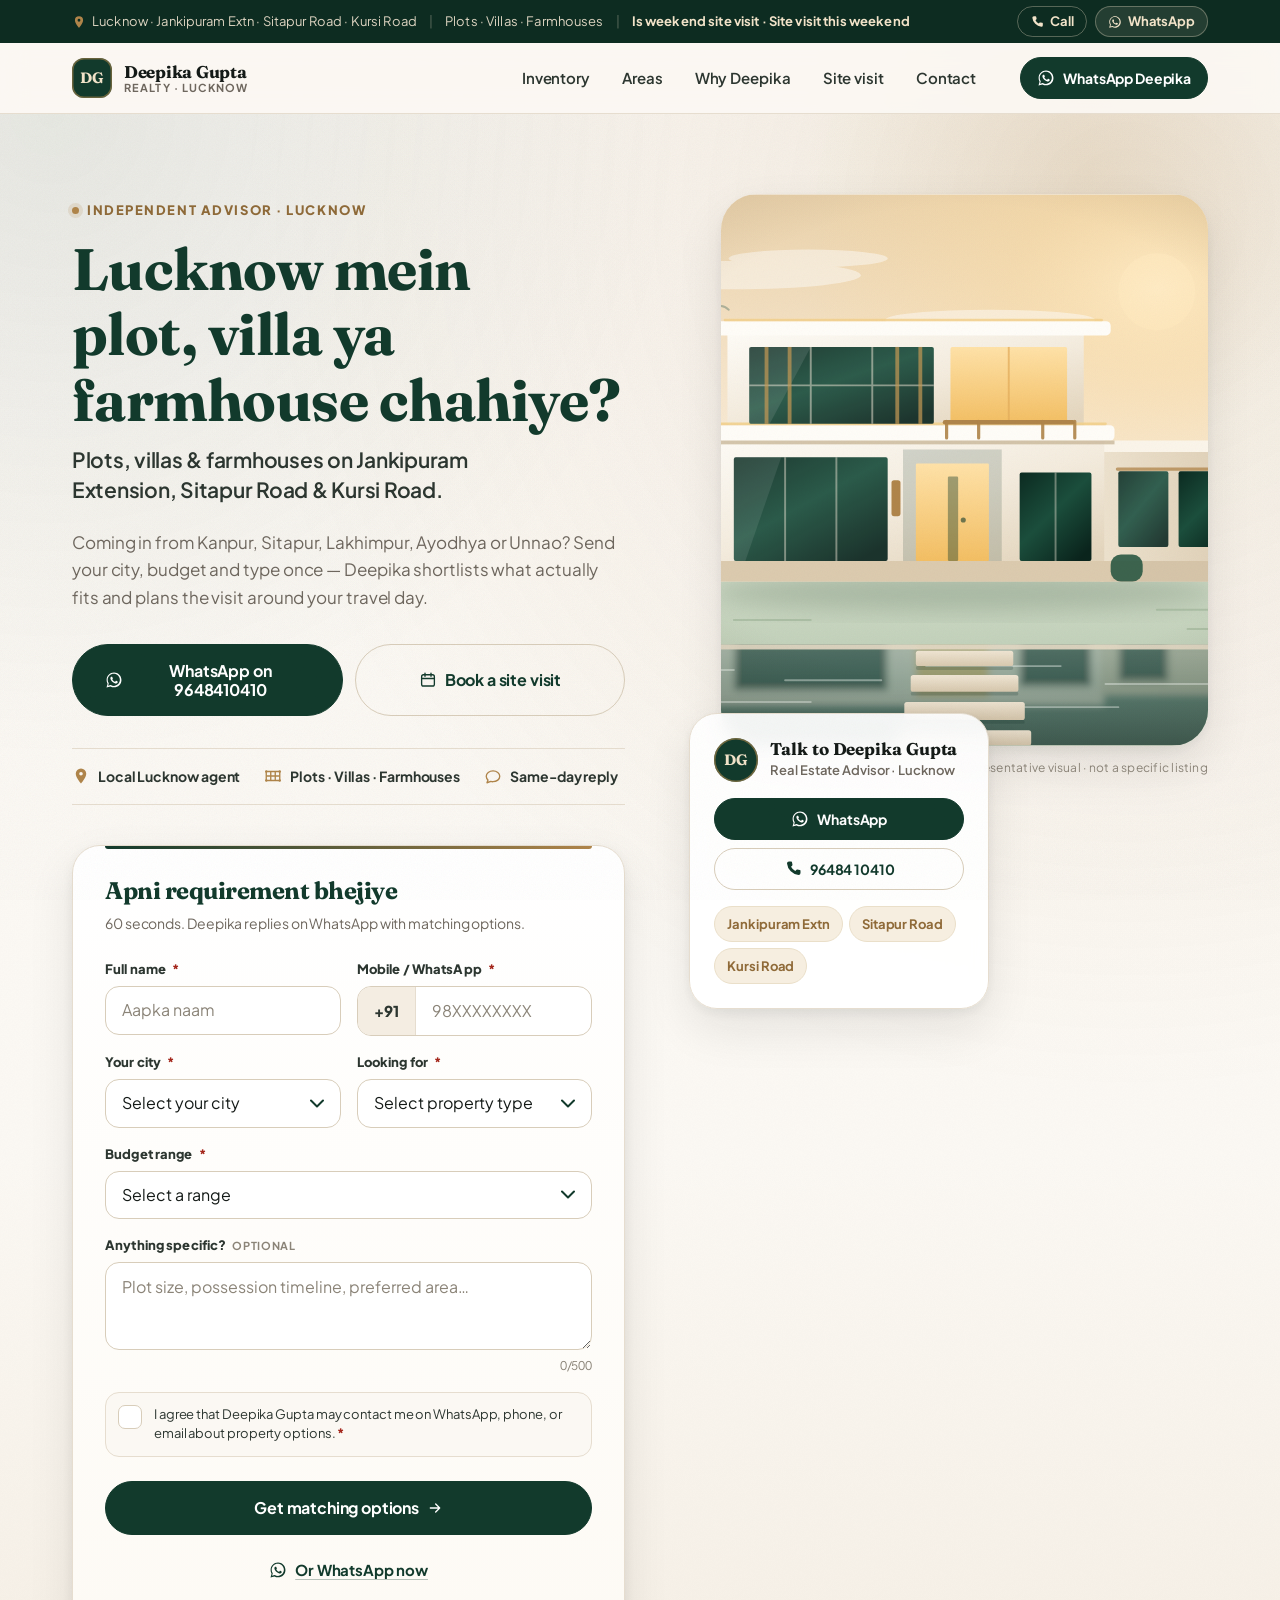
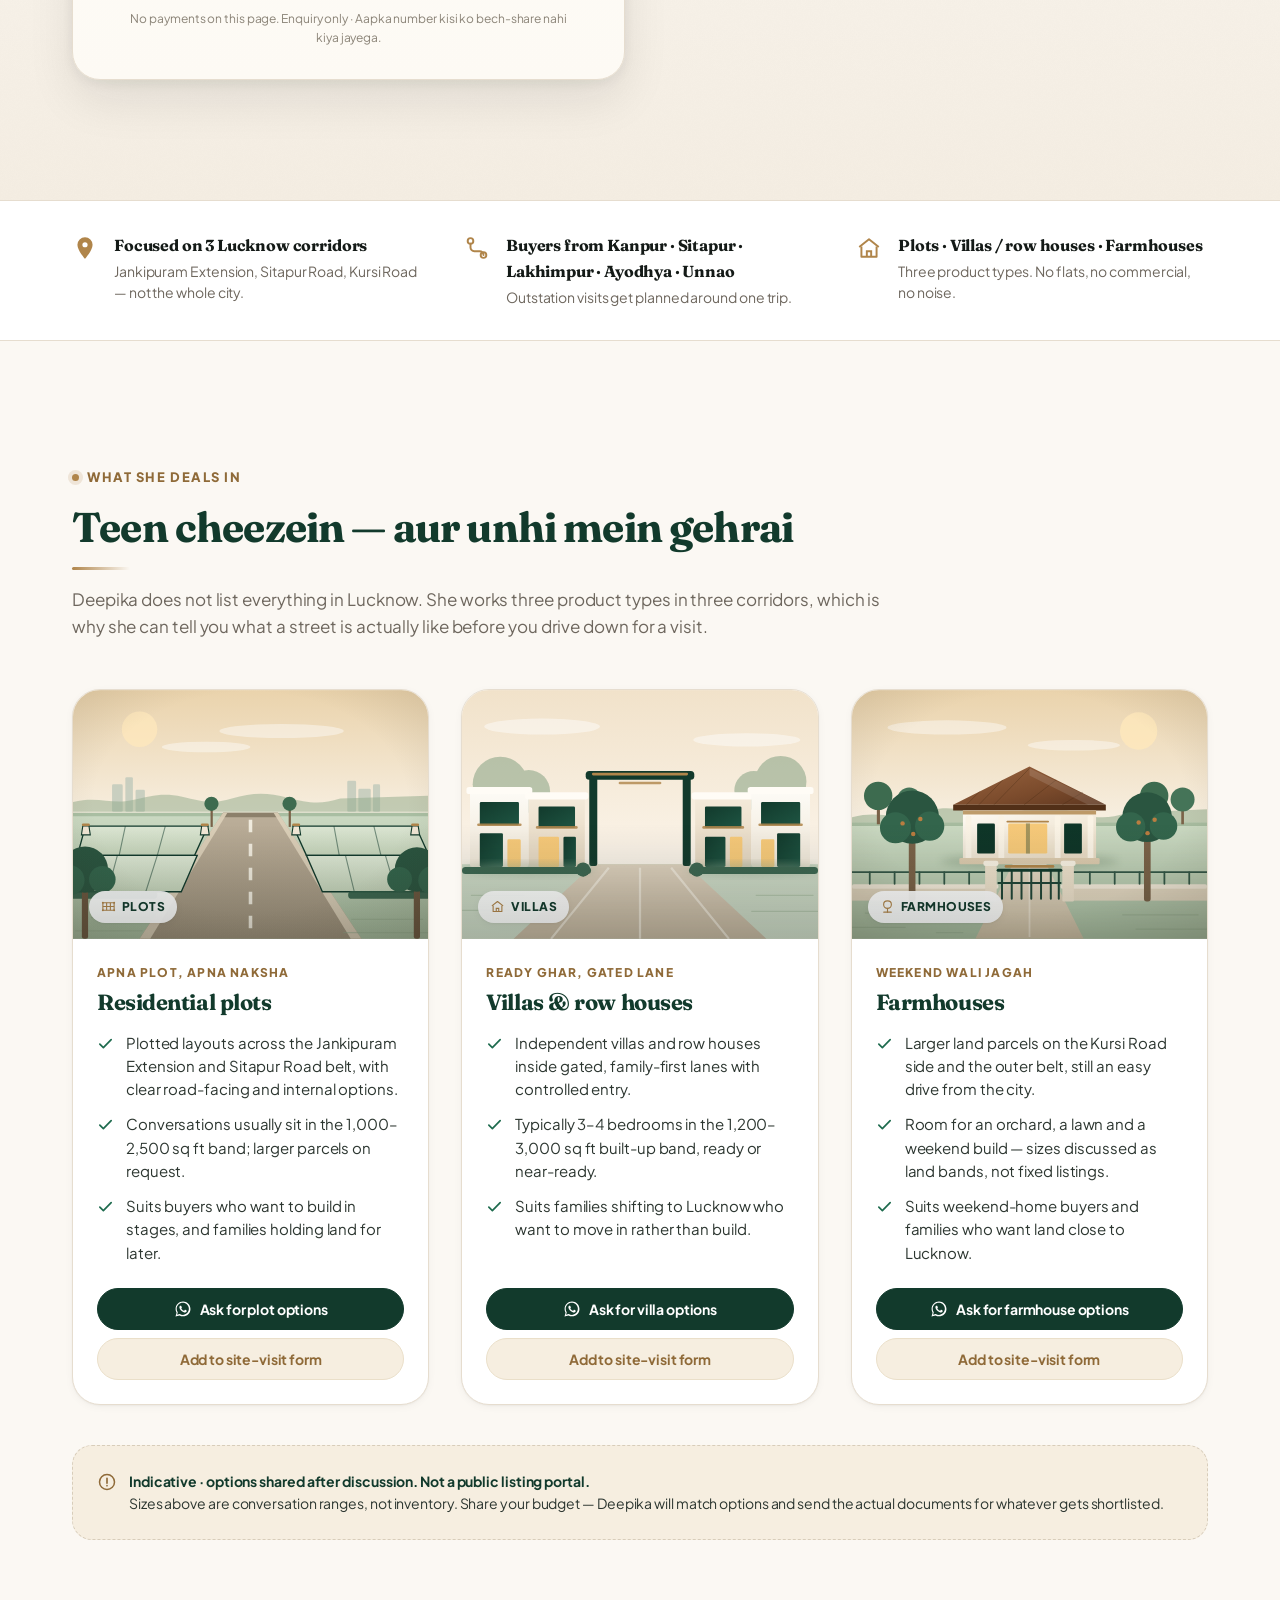
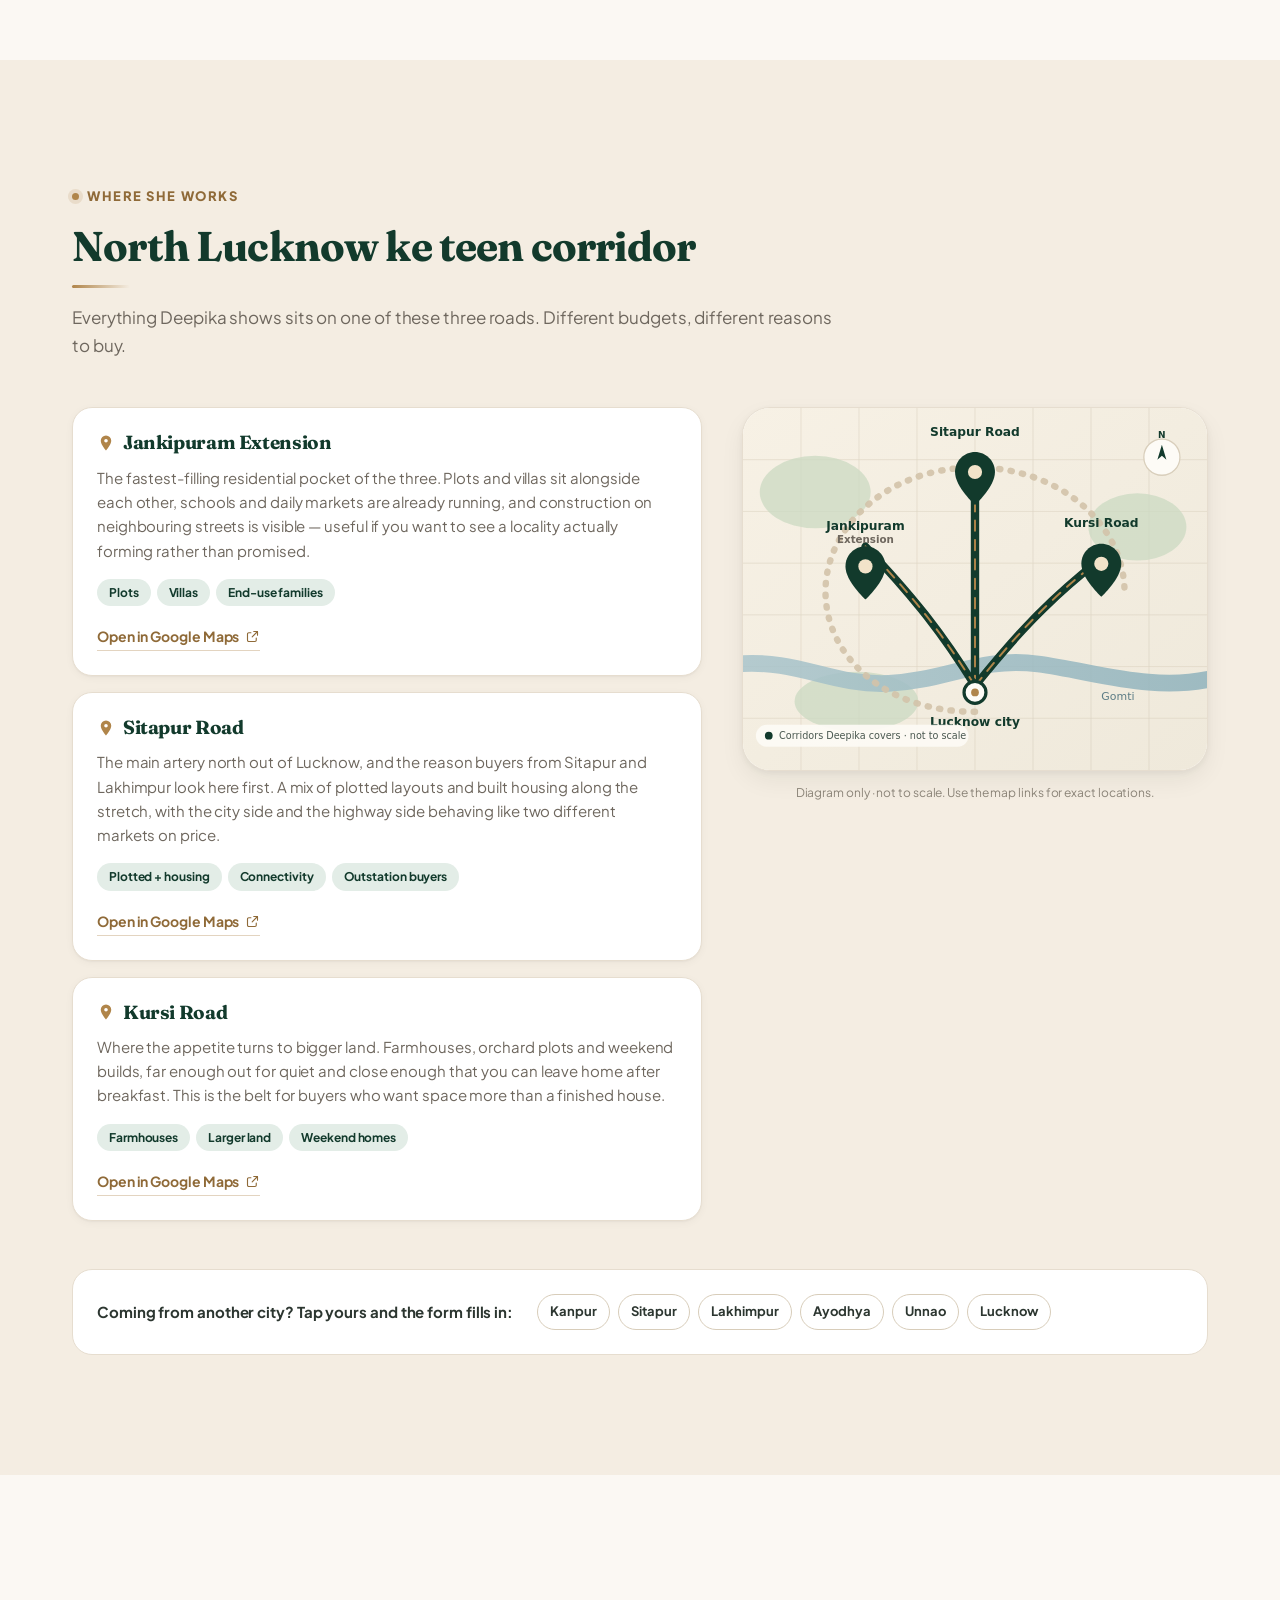
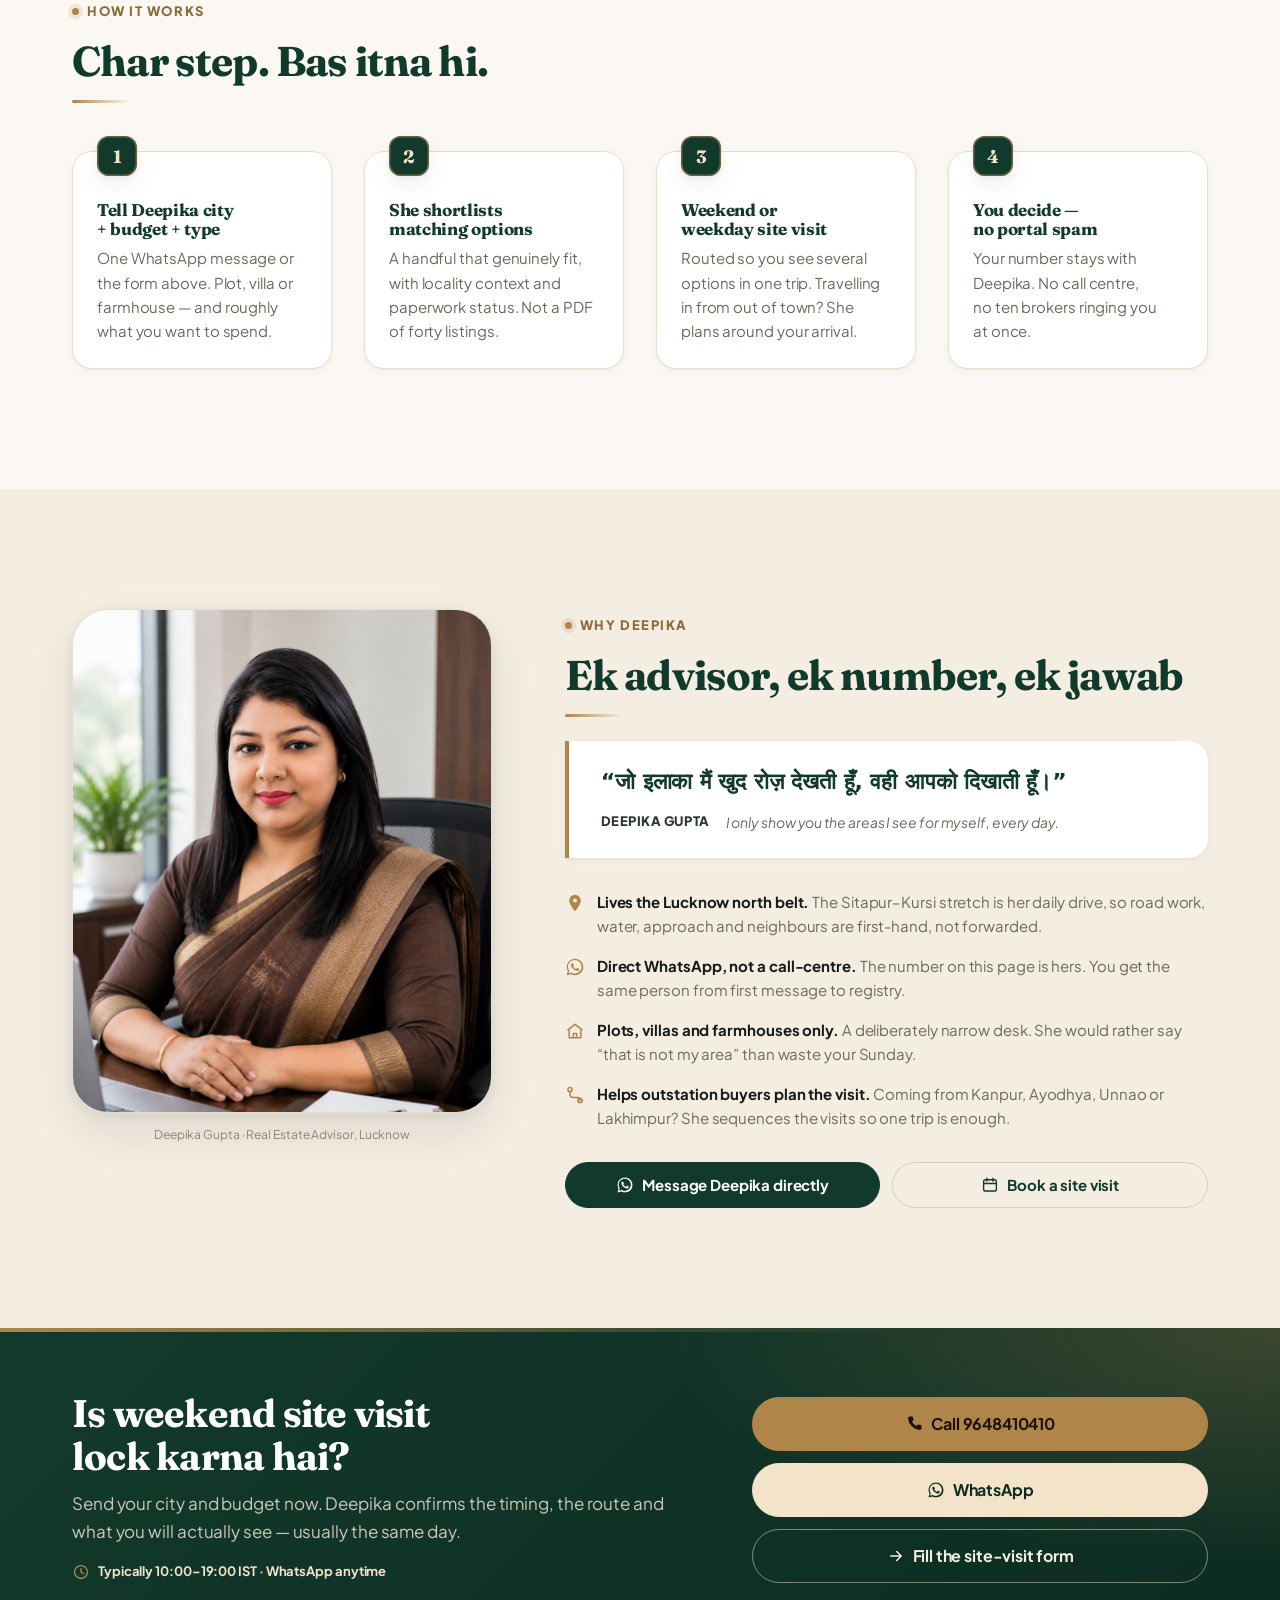
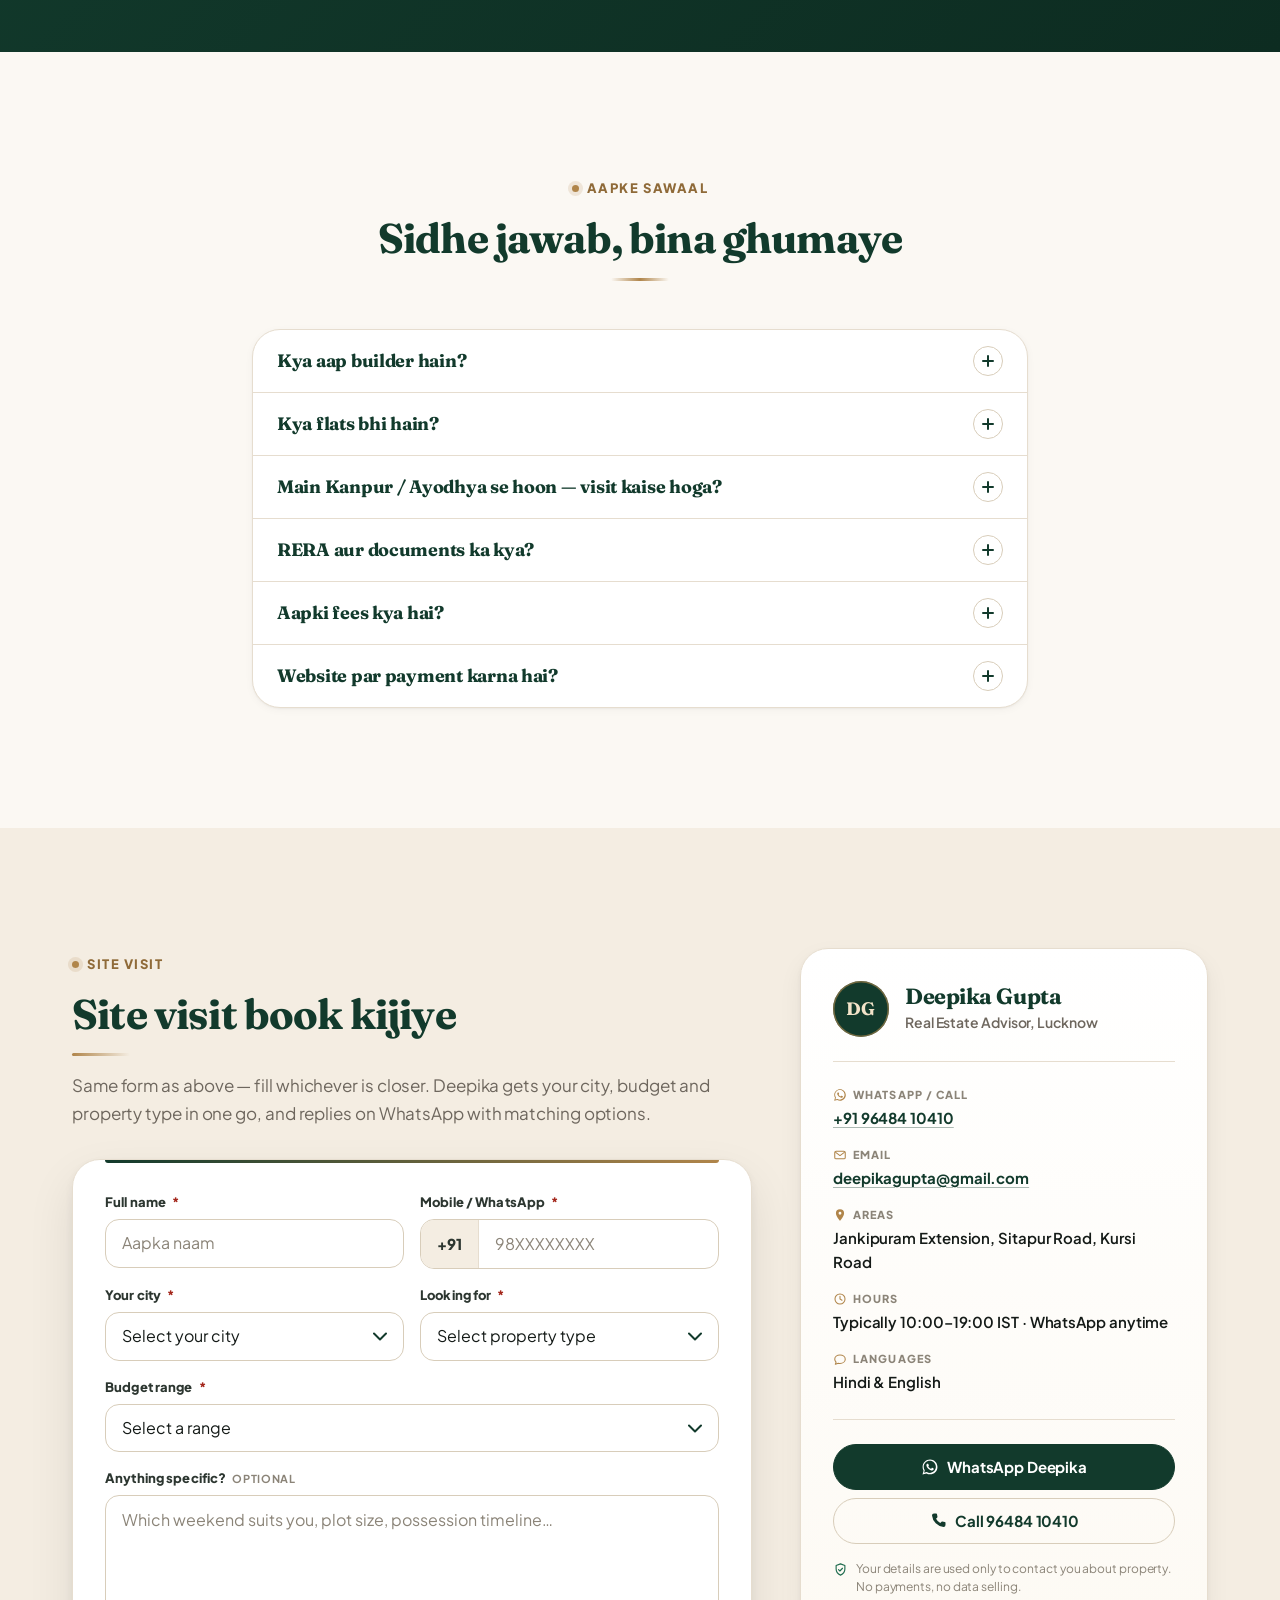
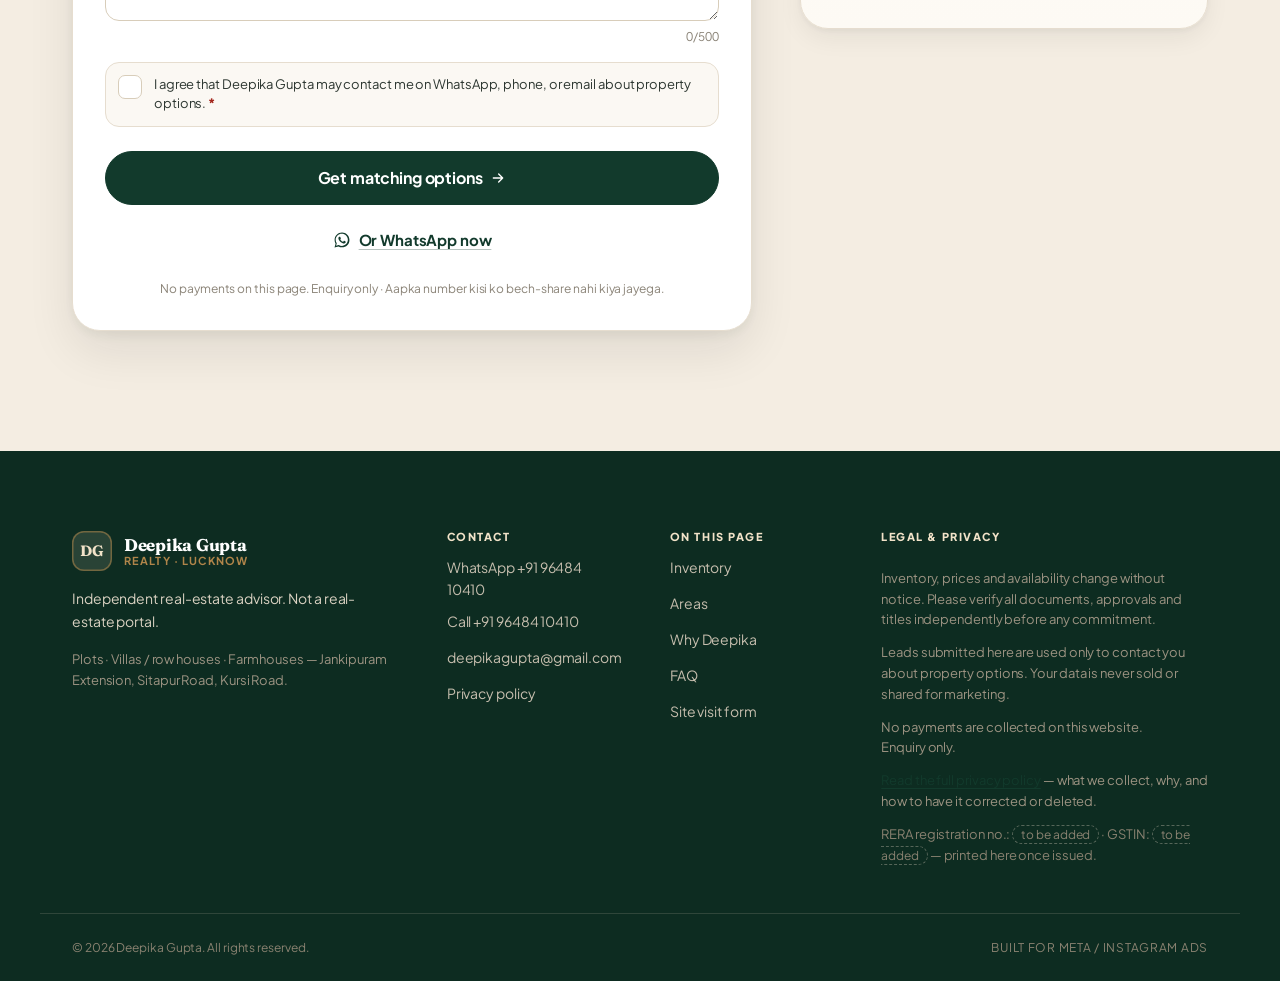
==== deepika-gupta-realty/index.html @ 7f1e2cfe "Move site into deepika-gupta-realty/, add privacy policy, publish subfolder via netlify.toml" ====
<!DOCTYPE html>
<html lang="en-IN">
<head>
<meta charset="utf-8">
<meta name="viewport" content="width=device-width, initial-scale=1">

<title>Deepika Gupta Realty · Plots, Villas &amp; Farmhouses in Lucknow</title>
<meta name="description" content="Independent Lucknow real-estate advisor. Residential plots, villas / row houses and farmhouses on Jankipuram Extension, Sitapur Road and Kursi Road. WhatsApp 96484 10410 for a site visit.">
<meta name="robots" content="index,follow,max-image-preview:large">
<meta name="author" content="Deepika Gupta">
<meta name="theme-color" content="#123A2C">
<meta name="format-detection" content="telephone=no">

<!-- REPLACE-ME: swap the domain below for the live domain before launch (see README). -->
<link rel="canonical" href="https://www.deepikaguptarealty.in/">

<!-- Open Graph / Twitter for Instagram + Meta ads -->
<meta property="og:type" content="website">
<meta property="og:site_name" content="Deepika Gupta Realty">
<meta property="og:locale" content="en_IN">
<meta property="og:locale:alternate" content="hi_IN">
<meta property="og:url" content="https://www.deepikaguptarealty.in/">
<meta property="og:title" content="Lucknow mein plot, villa ya farmhouse chahiye?">
<meta property="og:description" content="Plots, villas & farmhouses on Jankipuram Extension, Sitapur Road & Kursi Road. Talk to Deepika Gupta on WhatsApp — 96484 10410.">
<meta property="og:image" content="https://www.deepikaguptarealty.in/assets/og-deepika-gupta-realty.jpg">
<meta property="og:image:width" content="1200">
<meta property="og:image:height" content="630">
<meta property="og:image:alt" content="Deepika Gupta Realty — plots, villas and farmhouses in Lucknow">
<meta name="twitter:card" content="summary_large_image">
<meta name="twitter:title" content="Lucknow mein plot, villa ya farmhouse chahiye?">
<meta name="twitter:description" content="Plots, villas & farmhouses on Jankipuram Extension, Sitapur Road & Kursi Road. WhatsApp 96484 10410.">
<meta name="twitter:image" content="https://www.deepikaguptarealty.in/assets/og-deepika-gupta-realty.jpg">

<link rel="icon" href="assets/favicon-dg.svg" type="image/svg+xml">
<link rel="apple-touch-icon" href="assets/favicon-dg.svg">
<link rel="mask-icon" href="assets/favicon-dg.svg" color="#123A2C">

<!-- Fonts: preconnect + non-blocking stylesheet so the hero paints first -->
<link rel="preconnect" href="https://fonts.googleapis.com">
<link rel="preconnect" href="https://fonts.gstatic.com" crossorigin>
<link rel="preload" as="style" href="https://fonts.googleapis.com/css2?family=Fraunces:opsz,wght@9..144,600;9..144,700&family=Plus+Jakarta+Sans:wght@400;500;600;700;800&display=swap">
<link rel="stylesheet" href="https://fonts.googleapis.com/css2?family=Fraunces:opsz,wght@9..144,600;9..144,700&family=Plus+Jakarta+Sans:wght@400;500;600;700;800&display=swap" media="print" onload="this.media='all'">
<noscript>
  <link rel="stylesheet" href="https://fonts.googleapis.com/css2?family=Fraunces:opsz,wght@9..144,600;9..144,700&family=Plus+Jakarta+Sans:wght@400;500;600;700;800&display=swap">
</noscript>

<link rel="preload" as="image" href="assets/hero-villa-facade-lucknow.svg" type="image/svg+xml" fetchpriority="high">
<link rel="stylesheet" href="css/styles.css">

<!-- ===================================================================
     META PIXEL — SETUP INSTRUCTIONS
     -------------------------------------------------------------------
     1. Uncomment the block below.
     2. Replace both occurrences of PIXEL_ID with your numeric pixel id
        (Events Manager > Data Sources > your pixel > Pixel ID).
     3. Nothing else is needed. js/main.js already calls:
          fbq('track', 'Lead')     -> on a successful form submit
          fbq('track', 'Contact')  -> on any WhatsApp click
          fbq('track', 'Contact')  -> on any Call click
        Those calls are guarded with `typeof fbq === 'function'`, so the
        page works fine with the pixel absent.

<script>
  !function(f,b,e,v,n,t,s)
  {if(f.fbq)return;n=f.fbq=function(){n.callMethod?
  n.callMethod.apply(n,arguments):n.queue.push(arguments)};
  if(!f._fbq)f._fbq=n;n.push=n;n.loaded=!0;n.version='2.0';
  n.queue=[];t=b.createElement(e);t.async=!0;
  t.src=v;s=b.getElementsByTagName(e)[0];
  s.parentNode.insertBefore(t,s)}(window,document,'script',
  'https://connect.facebook.net/en_US/fbevents.js');
  fbq('init', 'PIXEL_ID');
  fbq('track', 'PageView');
</script>
<noscript><img height="1" width="1" style="display:none"
  alt="" src="https://www.facebook.com/tr?id=PIXEL_ID&ev=PageView&noscript=1"></noscript>

     =================================================================== -->

<script type="application/ld+json">
{
  "@context": "https://schema.org",
  "@graph": [
    {
      "@type": "RealEstateAgent",
      "@id": "https://www.deepikaguptarealty.in/#agency",
      "name": "Deepika Gupta Realty",
      "alternateName": "Deepika Gupta — Real Estate Advisor, Lucknow",
      "description": "Independent real-estate advisory in Lucknow for residential plots, villas / row houses and farmhouses across Jankipuram Extension, Sitapur Road and Kursi Road.",
      "url": "https://www.deepikaguptarealty.in/",
      "image": "https://www.deepikaguptarealty.in/assets/og-deepika-gupta-realty.jpg",
      "logo": "https://www.deepikaguptarealty.in/assets/favicon-dg.svg",
      "telephone": "+91-96484-10410",
      "email": "deepikagupta@gmail.com",
      "priceRange": "On request",
      "currenciesAccepted": "INR",
      "knowsLanguage": ["hi-IN", "en-IN"],
      "address": {
        "@type": "PostalAddress",
        "addressLocality": "Lucknow",
        "addressRegion": "Uttar Pradesh",
        "postalCode": "226021",
        "addressCountry": "IN"
      },
      "areaServed": [
        { "@type": "City", "name": "Lucknow", "containedInPlace": { "@type": "State", "name": "Uttar Pradesh" } },
        { "@type": "Place", "name": "Jankipuram Extension, Lucknow" },
        { "@type": "Place", "name": "Sitapur Road, Lucknow" },
        { "@type": "Place", "name": "Kursi Road, Lucknow" },
        { "@type": "City", "name": "Kanpur" },
        { "@type": "City", "name": "Sitapur" },
        { "@type": "City", "name": "Lakhimpur" },
        { "@type": "City", "name": "Ayodhya" },
        { "@type": "City", "name": "Unnao" }
      ],
      "openingHoursSpecification": [{
        "@type": "OpeningHoursSpecification",
        "dayOfWeek": ["Monday","Tuesday","Wednesday","Thursday","Friday","Saturday","Sunday"],
        "opens": "10:00",
        "closes": "19:00"
      }],
      "contactPoint": [{
        "@type": "ContactPoint",
        "contactType": "sales",
        "telephone": "+91-96484-10410",
        "email": "deepikagupta@gmail.com",
        "availableLanguage": ["Hindi", "English"],
        "areaServed": "IN"
      }],
      "founder": { "@id": "https://www.deepikaguptarealty.in/#deepika" },
      "employee": { "@id": "https://www.deepikaguptarealty.in/#deepika" },
      "makesOffer": [
        { "@type": "Offer", "itemOffered": { "@type": "Service", "name": "Residential plot advisory" }, "areaServed": "Lucknow" },
        { "@type": "Offer", "itemOffered": { "@type": "Service", "name": "Villa and row house advisory" }, "areaServed": "Lucknow" },
        { "@type": "Offer", "itemOffered": { "@type": "Service", "name": "Farmhouse and land advisory" }, "areaServed": "Lucknow" }
      ]
    },
    {
      "@type": "Person",
      "@id": "https://www.deepikaguptarealty.in/#deepika",
      "name": "Deepika Gupta",
      "jobTitle": "Real Estate Advisor",
      "image": "https://www.deepikaguptarealty.in/assets/deepika-gupta-lucknow.jpg",
      "telephone": "+91-96484-10410",
      "email": "deepikagupta@gmail.com",
      "knowsLanguage": ["hi-IN", "en-IN"],
      "worksFor": { "@id": "https://www.deepikaguptarealty.in/#agency" },
      "workLocation": {
        "@type": "Place",
        "address": {
          "@type": "PostalAddress",
          "addressLocality": "Lucknow",
          "addressRegion": "Uttar Pradesh",
          "addressCountry": "IN"
        }
      }
    },
    {
      "@type": "WebSite",
      "@id": "https://www.deepikaguptarealty.in/#website",
      "url": "https://www.deepikaguptarealty.in/",
      "name": "Deepika Gupta Realty",
      "inLanguage": "en-IN",
      "publisher": { "@id": "https://www.deepikaguptarealty.in/#agency" }
    }
  ]
}
</script>
</head>

<body>

<a class="skip-link" href="#main">Skip to main content</a>

<!-- ============================ ICON SPRITE ============================ -->
<svg class="sprite" aria-hidden="true" focusable="false" width="0" height="0" style="position:absolute">
  <symbol id="i-wa" viewBox="0 0 24 24">
    <path fill="currentColor" d="M12.04 2c-5.46 0-9.91 4.45-9.91 9.91 0 1.75.46 3.45 1.32 4.95L2 22l5.25-1.38c1.45.79 3.08 1.21 4.79 1.21 5.46 0 9.91-4.45 9.91-9.91S17.5 2 12.04 2Zm0 18.02c-1.53 0-3.03-.41-4.34-1.19l-.31-.18-3.22.85.86-3.14-.2-.32a8.09 8.09 0 0 1-1.24-4.31c0-4.47 3.64-8.11 8.11-8.11 4.47 0 8.11 3.64 8.11 8.11 0 4.47-3.64 8.11-8.11 8.11Zm4.47-6.07c-.24-.12-1.44-.71-1.66-.79-.22-.08-.38-.12-.54.12-.16.24-.62.79-.76.95-.14.16-.28.18-.52.06-.24-.12-1.02-.38-1.94-1.2-.72-.64-1.2-1.43-1.34-1.67-.14-.24-.02-.37.1-.49.11-.11.24-.28.36-.42.12-.14.16-.24.24-.4.08-.16.04-.3-.02-.42-.06-.12-.54-1.3-.74-1.78-.19-.46-.39-.4-.54-.41h-.46c-.16 0-.42.06-.64.3-.22.24-.84.82-.84 2 0 1.18.86 2.32.98 2.48.12.16 1.7 2.72 4.12 3.72.58.25 1.03.4 1.38.51.58.18 1.11.16 1.53.1.46-.07 1.42-.58 1.62-1.14.2-.56.2-1.04.14-1.14-.06-.1-.22-.16-.46-.28Z"/>
  </symbol>
  <symbol id="i-phone" viewBox="0 0 24 24">
    <path fill="currentColor" d="M6.6 2h3a1 1 0 0 1 1 .82l.7 3.6a1 1 0 0 1-.28.9L9.4 8.94a13.3 13.3 0 0 0 5.66 5.66l1.62-1.62a1 1 0 0 1 .9-.28l3.6.7a1 1 0 0 1 .82 1v3A2.6 2.6 0 0 1 19.4 20 17.4 17.4 0 0 1 4 4.6 2.6 2.6 0 0 1 6.6 2Z"/>
  </symbol>
  <symbol id="i-pin" viewBox="0 0 24 24">
    <path fill="currentColor" d="M12 2a7 7 0 0 1 7 7c0 5.2-7 13-7 13S5 14.2 5 9a7 7 0 0 1 7-7Zm0 4.6A2.4 2.4 0 1 0 12 11.4 2.4 2.4 0 0 0 12 6.6Z"/>
  </symbol>
  <symbol id="i-plot" viewBox="0 0 24 24">
    <path fill="none" stroke="currentColor" stroke-width="1.8" stroke-linejoin="round" d="M3 6h18v12H3z"/>
    <path fill="none" stroke="currentColor" stroke-width="1.8" d="M9 6v12M15 6v12M3 12h18"/>
    <circle cx="3" cy="6" r="1.6" fill="currentColor"/><circle cx="21" cy="6" r="1.6" fill="currentColor"/>
    <circle cx="3" cy="18" r="1.6" fill="currentColor"/><circle cx="21" cy="18" r="1.6" fill="currentColor"/>
  </symbol>
  <symbol id="i-villa" viewBox="0 0 24 24">
    <path fill="none" stroke="currentColor" stroke-width="1.8" stroke-linejoin="round" d="M3 11 12 4l9 7"/>
    <path fill="none" stroke="currentColor" stroke-width="1.8" stroke-linejoin="round" d="M5 10.5V20h14v-9.5"/>
    <path fill="none" stroke="currentColor" stroke-width="1.8" d="M10 20v-5h4v5"/>
  </symbol>
  <symbol id="i-farm" viewBox="0 0 24 24">
    <path fill="none" stroke="currentColor" stroke-width="1.8" stroke-linecap="round" d="M12 21v-6"/>
    <path fill="none" stroke="currentColor" stroke-width="1.8" stroke-linejoin="round" d="M12 3c3.6 0 6.2 2.6 6.2 5.8 0 3.4-2.8 6.2-6.2 6.2S5.8 12.2 5.8 8.8C5.8 5.6 8.4 3 12 3Z"/>
    <path fill="none" stroke="currentColor" stroke-width="1.8" stroke-linecap="round" d="M6 21h12"/>
  </symbol>
  <symbol id="i-check" viewBox="0 0 24 24">
    <path fill="none" stroke="currentColor" stroke-width="2.4" stroke-linecap="round" stroke-linejoin="round" d="m4 12.8 5 5L20 6.5"/>
  </symbol>
  <symbol id="i-chat" viewBox="0 0 24 24">
    <path fill="none" stroke="currentColor" stroke-width="1.8" stroke-linejoin="round" d="M21 12.4c0 4-4 7.2-9 7.2a10.6 10.6 0 0 1-2.9-.4L4 21l1.3-3.7A6.7 6.7 0 0 1 3 12.4c0-4 4-7.2 9-7.2s9 3.2 9 7.2Z"/>
  </symbol>
  <symbol id="i-route" viewBox="0 0 24 24">
    <circle cx="6" cy="5.5" r="2.6" fill="none" stroke="currentColor" stroke-width="1.8"/>
    <circle cx="18" cy="18.5" r="2.6" fill="none" stroke="currentColor" stroke-width="1.8"/>
    <path fill="none" stroke="currentColor" stroke-width="1.8" stroke-linecap="round" d="M6 8.1v3.4a3.5 3.5 0 0 0 3.5 3.5h5a3.5 3.5 0 0 1 3.5 3.5"/>
  </symbol>
  <symbol id="i-calendar" viewBox="0 0 24 24">
    <rect x="3.5" y="5" width="17" height="15" rx="2.5" fill="none" stroke="currentColor" stroke-width="1.8"/>
    <path fill="none" stroke="currentColor" stroke-width="1.8" stroke-linecap="round" d="M8 3v4M16 3v4M3.5 10h17"/>
  </symbol>
  <symbol id="i-shield" viewBox="0 0 24 24">
    <path fill="none" stroke="currentColor" stroke-width="1.8" stroke-linejoin="round" d="M12 3l7 2.6v5.7c0 4.3-2.9 7.9-7 9.7-4.1-1.8-7-5.4-7-9.7V5.6L12 3Z"/>
    <path fill="none" stroke="currentColor" stroke-width="1.8" stroke-linecap="round" stroke-linejoin="round" d="m8.8 12.2 2.2 2.2 4.2-4.4"/>
  </symbol>
  <symbol id="i-mail" viewBox="0 0 24 24">
    <rect x="3" y="5.5" width="18" height="13" rx="2.4" fill="none" stroke="currentColor" stroke-width="1.8"/>
    <path fill="none" stroke="currentColor" stroke-width="1.8" stroke-linejoin="round" d="m4 7 8 6 8-6"/>
  </symbol>
  <symbol id="i-clock" viewBox="0 0 24 24">
    <circle cx="12" cy="12" r="8.6" fill="none" stroke="currentColor" stroke-width="1.8"/>
    <path fill="none" stroke="currentColor" stroke-width="1.8" stroke-linecap="round" d="M12 7.4V12l3.4 2.1"/>
  </symbol>
  <symbol id="i-external" viewBox="0 0 24 24">
    <path fill="none" stroke="currentColor" stroke-width="1.8" stroke-linecap="round" stroke-linejoin="round" d="M14 4h6v6M20 4l-8.5 8.5"/>
    <path fill="none" stroke="currentColor" stroke-width="1.8" stroke-linecap="round" stroke-linejoin="round" d="M18 14.5V18a2 2 0 0 1-2 2H6a2 2 0 0 1-2-2V8a2 2 0 0 1 2-2h3.5"/>
  </symbol>
  <symbol id="i-arrow" viewBox="0 0 24 24">
    <path fill="none" stroke="currentColor" stroke-width="2" stroke-linecap="round" stroke-linejoin="round" d="M5 12h14m-6-6 6 6-6 6"/>
  </symbol>
  <symbol id="i-alert" viewBox="0 0 24 24">
    <circle cx="12" cy="12" r="9" fill="none" stroke="currentColor" stroke-width="1.8"/>
    <path fill="none" stroke="currentColor" stroke-width="2" stroke-linecap="round" d="M12 7.5v6M12 16.4v.2"/>
  </symbol>
  <symbol id="i-close" viewBox="0 0 24 24">
    <path fill="none" stroke="currentColor" stroke-width="2.2" stroke-linecap="round" d="M6.4 6.4l11.2 11.2M17.6 6.4 6.4 17.6"/>
  </symbol>
</svg>

<!-- ============================ 1. ANNOUNCEMENT BAR ============================ -->
<div class="announce" role="region" aria-label="Coverage and quick contact">
  <div class="container announce__inner">
    <p class="announce__text">
      <span class="announce__seg"><svg class="ico" aria-hidden="true"><use href="#i-pin"></use></svg>Lucknow · Jankipuram Extn · Sitapur Road · Kursi Road</span>
      <span class="announce__sep" aria-hidden="true">|</span>
      <span class="announce__seg">Plots · Villas · Farmhouses</span>
      <span class="announce__sep" aria-hidden="true">|</span>
      <span class="announce__seg announce__seg--hi">Is weekend site visit · Site visit this weekend</span>
    </p>
    <div class="announce__actions">
      <a class="mini-btn" href="tel:+919648410410" data-call>
        <svg class="ico" aria-hidden="true"><use href="#i-phone"></use></svg>Call
      </a>
      <a class="mini-btn mini-btn--wa" href="https://wa.me/919648410410" data-wa
         data-wa-msg="Namaste Deepika ji! Main Lucknow mein plot / villa / farmhouse ke options dekhna chahta/chahti hoon. Kripya guide kijiye. (Hi Deepika, I would like to see plot, villa or farmhouse options in Lucknow.)"
         target="_blank" rel="noopener">
        <svg class="ico" aria-hidden="true"><use href="#i-wa"></use></svg>WhatsApp
      </a>
    </div>
  </div>
</div>

<!-- ============================ 2. HEADER ============================ -->
<header class="header" id="siteHeader">
  <div class="container header__inner">
    <a class="brand" href="#top" aria-label="Deepika Gupta Realty, Lucknow — back to top">
      <span class="brand__mark" aria-hidden="true">DG</span>
      <span class="brand__text">
        <strong class="brand__name">Deepika Gupta</strong>
        <span class="brand__sub">Realty · Lucknow</span>
      </span>
    </a>

    <button class="nav-toggle" type="button" id="navToggle"
            aria-expanded="false" aria-controls="siteMenu" aria-label="Open navigation menu">
      <span class="nav-toggle__bars" aria-hidden="true"><span></span><span></span><span></span></span>
    </button>

    <nav class="site-nav" id="siteMenu" aria-label="Main navigation">
      <div class="site-nav__head nav-only-mobile">
        <span class="site-nav__eyebrow">Menu</span>
        <button class="site-nav__close" type="button" id="navClose" aria-label="Close navigation menu">
          <svg class="ico" aria-hidden="true"><use href="#i-close"></use></svg>
        </button>
      </div>

      <ul class="site-nav__list">
        <li><a href="#inventory">Inventory</a></li>
        <li><a href="#areas">Areas</a></li>
        <li class="nav-row-mobile"><a href="#how">How it works</a></li>
        <li><a href="#why">Why Deepika</a></li>
        <li class="nav-row-mobile"><a href="#faq">FAQ</a></li>
        <li><a href="#visit">Site visit</a></li>
        <li><a href="#contact">Contact</a></li>
      </ul>

      <div class="site-nav__cta">
        <a class="btn btn--primary btn--sm" href="https://wa.me/919648410410" data-wa
           data-wa-msg="Namaste Deepika ji! Main Lucknow mein plot / villa / farmhouse ke options dekhna chahta/chahti hoon. Kripya guide kijiye."
           target="_blank" rel="noopener">
          <svg class="ico" aria-hidden="true"><use href="#i-wa"></use></svg>WhatsApp Deepika
        </a>
        <a class="btn btn--outline btn--sm nav-only-mobile" href="tel:+919648410410" data-call>
          <svg class="ico" aria-hidden="true"><use href="#i-phone"></use></svg>Call 96484 10410
        </a>
        <p class="site-nav__meta nav-only-mobile">
          <svg class="ico" aria-hidden="true"><use href="#i-clock"></use></svg>
          10:00&#8211;19:00 IST · WhatsApp anytime
        </p>
      </div>
    </nav>
  </div>
  <span class="header__progress" aria-hidden="true"></span>
</header>
<div class="nav-scrim" id="navScrim" hidden></div>

<main id="main">
  <span id="top" class="anchor-top" aria-hidden="true"></span>

  <!-- ============================ 3. HERO ============================ -->
  <section class="hero" aria-labelledby="heroTitle">
    <div class="container hero__grid">

      <div class="hero__copy">
        <p class="eyebrow"><span class="eyebrow__dot" aria-hidden="true"></span>Independent advisor · Lucknow</p>

        <h1 class="hero__title" id="heroTitle">
          <span class="hero__title-hi">Lucknow mein plot, villa ya farmhouse chahiye?</span>
          <span class="hero__title-en">Plots, villas &amp; farmhouses on Jankipuram Extension, Sitapur Road &amp; Kursi Road.</span>
        </h1>

        <p class="hero__sub">
          Coming in from Kanpur, Sitapur, Lakhimpur, Ayodhya or Unnao? Send your city, budget and type once —
          Deepika shortlists what actually fits and plans the visit around your travel day.
        </p>

        <div class="hero__actions">
          <a class="btn btn--primary btn--lg" href="https://wa.me/919648410410" data-wa
             data-wa-msg="Namaste Deepika ji! Main Lucknow mein plot / villa / farmhouse dekhna chahta/chahti hoon. Jankipuram Extension, Sitapur Road ya Kursi Road ke options bhejiye."
             target="_blank" rel="noopener">
            <svg class="ico" aria-hidden="true"><use href="#i-wa"></use></svg>WhatsApp on 9648410410
          </a>
          <a class="btn btn--outline btn--lg" href="#visit">
            <svg class="ico" aria-hidden="true"><use href="#i-calendar"></use></svg>Book a site visit
          </a>
        </div>

        <ul class="trust-row">
          <li><svg class="ico" aria-hidden="true"><use href="#i-pin"></use></svg>Local Lucknow agent</li>
          <li><svg class="ico" aria-hidden="true"><use href="#i-plot"></use></svg>Plots · Villas · Farmhouses</li>
          <li><svg class="ico" aria-hidden="true"><use href="#i-chat"></use></svg>Same-day reply</li>
        </ul>

        <!-- ---------- HERO LEAD FORM (compact) ---------- -->
        <!--
          SAMPLE WHATSAPP MESSAGE THAT OPENS AFTER A SUCCESSFUL SUBMIT
          (name: Rohit Verma · city: Kanpur · interest: Plot · budget: Rs 40 lakh-1 Cr)

          +-------------------------------------------------------------+
          |  <  Deepika Gupta                            (call) (video)|
          +-------------------------------------------------------------+
          |                                                             |
          |                        +----------------------------------+ |
          |                        | Namaste Deepika ji, main Rohit   | |
          |                        | Verma hoon, Kanpur se.           | |
          |                        |                                  | |
          |                        | Interest: Plot                   | |
          |                        | Budget: Rs 40 lakh - Rs 1 Cr     | |
          |                        |                                  | |
          |                        | Main Jankipuram Extension /      | |
          |                        | Sitapur Road / Kursi Road ke     | |
          |                        | options dekhna chahta/chahti     | |
          |                        | hoon. Site visit ke liye guide   | |
          |                        | kijiye.                          | |
          |                        |                                  | |
          |                        | (Ref: ig-reels-aug / plots-lko)  | |
          |                        |                       19:42  ✓✓  | |
          |                        +----------------------------------+ |
          |                                                             |
          +-------------------------------------------------------------+
          |  [ Type a message ]                                    (mic)|
          +-------------------------------------------------------------+

          The "(Ref: ...)" line only appears when utm_source / utm_campaign
          are present in the page URL.
        -->
        <div class="form-card form-card--hero">
          <div class="form-card__head">
            <h2 class="form-card__title">Apni requirement bhejiye</h2>
            <p class="form-card__sub">60 seconds. Deepika replies on WhatsApp with matching options.</p>
          </div>

          <form class="lead-form" id="lead-form-hero" data-form-id="hero"
                action="thank-you.html" method="get" autocomplete="on">

            <!-- anti-spam honeypot: hidden from users and assistive tech -->
            <div class="hp" aria-hidden="true">
              <label for="hero-companyWebsite">Company website</label>
              <input type="text" id="hero-companyWebsite" name="companyWebsite" tabindex="-1" autocomplete="off">
            </div>
            <input type="hidden" name="utm_source" value="">
            <input type="hidden" name="utm_medium" value="">
            <input type="hidden" name="utm_campaign" value="">
            <input type="hidden" name="utm_content" value="">
            <input type="hidden" name="utm_term" value="">
            <input type="hidden" name="area" value="">
            <input type="hidden" name="formLocation" value="hero">
            <input type="hidden" name="renderedAt" value="">

            <div class="form-grid">
              <div class="field">
                <label class="field__label" for="hero-fullName">Full name <span class="req" aria-hidden="true">*</span></label>
                <input class="field__input" type="text" id="hero-fullName" name="fullName"
                       placeholder="Aapka naam" required minlength="2" maxlength="80"
                       autocomplete="name" aria-describedby="hero-fullName-error">
                <p class="field__error" id="hero-fullName-error" data-error-for="fullName" hidden></p>
              </div>

              <div class="field">
                <label class="field__label" for="hero-phone">Mobile / WhatsApp <span class="req" aria-hidden="true">*</span></label>
                <div class="field__addon">
                  <span class="field__prefix" aria-hidden="true">+91</span>
                  <input class="field__input" type="tel" id="hero-phone" name="phone"
                         placeholder="98XXXXXXXX" required inputmode="numeric" maxlength="18"
                         pattern="[0-9+()\s-]{10,18}" autocomplete="tel"
                         aria-describedby="hero-phone-error">
                </div>
                <p class="field__error" id="hero-phone-error" data-error-for="phone" hidden></p>
              </div>

              <div class="field">
                <label class="field__label" for="hero-city">Your city <span class="req" aria-hidden="true">*</span></label>
                <select class="field__input field__select" id="hero-city" name="city" required
                        autocomplete="address-level2" aria-describedby="hero-city-error">
                  <option value="" selected>Select your city</option>
                  <option value="Lucknow">Lucknow</option>
                  <option value="Kanpur">Kanpur</option>
                  <option value="Sitapur">Sitapur</option>
                  <option value="Lakhimpur">Lakhimpur</option>
                  <option value="Ayodhya">Ayodhya</option>
                  <option value="Unnao">Unnao</option>
                  <option value="Other">Other</option>
                </select>
                <p class="field__error" id="hero-city-error" data-error-for="city" hidden></p>
              </div>

              <div class="field">
                <label class="field__label" for="hero-interest">Looking for <span class="req" aria-hidden="true">*</span></label>
                <select class="field__input field__select" id="hero-interest" name="interest" required
                        aria-describedby="hero-interest-error">
                  <option value="" selected>Select property type</option>
                  <option value="Plot">Plot</option>
                  <option value="Villa / Row house">Villa / Row house</option>
                  <option value="Farmhouse">Farmhouse</option>
                  <option value="Not sure yet">Not sure yet</option>
                </select>
                <p class="field__error" id="hero-interest-error" data-error-for="interest" hidden></p>
              </div>

              <div class="field field--full">
                <label class="field__label" for="hero-budget">Budget range <span class="req" aria-hidden="true">*</span></label>
                <select class="field__input field__select" id="hero-budget" name="budget" required
                        aria-describedby="hero-budget-error">
                  <option value="" selected>Select a range</option>
                  <option value="Under &#8377;40 lakh">Under &#8377;40 lakh</option>
                  <option value="&#8377;40 lakh&#8211;&#8377;1 Cr">&#8377;40 lakh&#8211;&#8377;1 Cr</option>
                  <option value="&#8377;1 Cr+">&#8377;1 Cr+</option>
                  <option value="Prefer to discuss">Prefer to discuss</option>
                </select>
                <p class="field__error" id="hero-budget-error" data-error-for="budget" hidden></p>
              </div>

              <div class="field field--full">
                <label class="field__label" for="hero-message">
                  Anything specific? <span class="field__opt">Optional</span>
                </label>
                <textarea class="field__input field__textarea" id="hero-message" name="message" rows="2"
                          maxlength="500" placeholder="Plot size, possession timeline, preferred area…"
                          aria-describedby="hero-message-hint hero-message-error"></textarea>
                <p class="field__hint" id="hero-message-hint"><span data-counter-for="message">0</span>/500</p>
                <p class="field__error" id="hero-message-error" data-error-for="message" hidden></p>
              </div>

              <div class="field field--full">
                <label class="check">
                  <input type="checkbox" id="hero-consent" name="consent" value="yes" required
                         aria-describedby="hero-consent-error">
                  <span class="check__box" aria-hidden="true">
                    <svg class="ico" aria-hidden="true"><use href="#i-check"></use></svg>
                  </span>
                  <span class="check__text">
                    I agree that Deepika Gupta may contact me on WhatsApp, phone, or email about property options.
                    <span class="req" aria-hidden="true">*</span>
                  </span>
                </label>
                <p class="field__error" id="hero-consent-error" data-error-for="consent" hidden></p>
              </div>
            </div>

            <div class="form-actions">
              <button class="btn btn--primary btn--lg btn--block" type="submit" data-submit>
                <span data-submit-label>Get matching options</span>
                <svg class="ico ico--trail" aria-hidden="true"><use href="#i-arrow"></use></svg>
              </button>
              <a class="btn btn--ghost btn--block" href="https://wa.me/919648410410" data-wa
                 data-wa-msg="Namaste Deepika ji! Main Lucknow mein plot / villa / farmhouse ke options dekhna chahta/chahti hoon."
                 target="_blank" rel="noopener">
                <svg class="ico" aria-hidden="true"><use href="#i-wa"></use></svg>Or WhatsApp now
              </a>
            </div>

            <p class="form-legal">
              No payments on this page. Enquiry only · Aapka number kisi ko bech-share nahi kiya jayega.
            </p>
          </form>

          <div class="form-success" id="hero-success" role="status" aria-live="polite" hidden>
            <div class="form-success__icon" aria-hidden="true">
              <svg class="ico" aria-hidden="true"><use href="#i-check"></use></svg>
            </div>
            <h3 class="form-success__title">Shukriya, <span data-success-name>ji</span>! Request mil gayi.</h3>
            <p class="form-success__body">
              Deepika ne aapki requirement note kar li hai. WhatsApp khul raha hai — bas Send dabaiye taaki
              conversation start ho jaye.
            </p>
            <div class="form-success__actions">
              <a class="btn btn--primary btn--block" href="https://wa.me/919648410410" data-success-wa
                 target="_blank" rel="noopener">
                <svg class="ico" aria-hidden="true"><use href="#i-wa"></use></svg>Open WhatsApp again
              </a>
              <a class="btn btn--outline btn--block" href="tel:+919648410410" data-call>
                <svg class="ico" aria-hidden="true"><use href="#i-phone"></use></svg>Call 96484 10410
              </a>
              <button class="btn btn--ghost btn--block" type="button" data-form-reset>Send another enquiry</button>
            </div>
          </div>
        </div>
      </div>

      <div class="hero__visual">
        <figure class="hero__figure">
          <img src="assets/hero-villa-facade-lucknow.svg"
               alt="A contemporary villa facade at golden hour with a reflecting water court, stepping-stone approach and landscaped lawn."
               width="1200" height="860" fetchpriority="high" decoding="async">
          <figcaption class="hero__figcaption">Representative visual · not a specific listing</figcaption>
        </figure>

        <aside class="float-card" aria-label="Talk to Deepika Gupta">
          <div class="float-card__head">
            <span class="avatar" aria-hidden="true">DG</span>
            <div>
              <p class="float-card__title">Talk to Deepika Gupta</p>
              <p class="float-card__role">Real Estate Advisor · Lucknow</p>
            </div>
          </div>
          <div class="float-card__actions">
            <a class="btn btn--primary btn--sm btn--block" href="https://wa.me/919648410410" data-wa
               data-wa-msg="Namaste Deepika ji! Main aapse Lucknow ke plot / villa / farmhouse options ke baare mein baat karna chahta/chahti hoon."
               target="_blank" rel="noopener">
              <svg class="ico" aria-hidden="true"><use href="#i-wa"></use></svg>WhatsApp
            </a>
            <a class="btn btn--outline btn--sm btn--block" href="tel:+919648410410" data-call>
              <svg class="ico" aria-hidden="true"><use href="#i-phone"></use></svg>96484 10410
            </a>
          </div>
          <ul class="chip-row chip-row--static" aria-label="Areas covered">
            <li class="chip chip--static">Jankipuram Extn</li>
            <li class="chip chip--static">Sitapur Road</li>
            <li class="chip chip--static">Kursi Road</li>
          </ul>
        </aside>
      </div>
    </div>
  </section>

  <!-- ============================ 4. SOCIAL PROOF STRIP ============================ -->
  <section class="proof" aria-label="How Deepika works">
    <div class="container proof__grid">
      <div class="proof__item">
        <svg class="ico ico--lg" aria-hidden="true"><use href="#i-pin"></use></svg>
        <p><strong>Focused on 3 Lucknow corridors</strong><span>Jankipuram Extension, Sitapur Road, Kursi Road — not the whole city.</span></p>
      </div>
      <div class="proof__item">
        <svg class="ico ico--lg" aria-hidden="true"><use href="#i-route"></use></svg>
        <p><strong>Buyers from Kanpur · Sitapur · Lakhimpur · Ayodhya · Unnao</strong><span>Outstation visits get planned around one trip.</span></p>
      </div>
      <div class="proof__item">
        <svg class="ico ico--lg" aria-hidden="true"><use href="#i-villa"></use></svg>
        <p><strong>Plots · Villas / row houses · Farmhouses</strong><span>Three product types. No flats, no commercial, no noise.</span></p>
      </div>
    </div>
  </section>

  <!-- ============================ 5. INVENTORY ============================ -->
  <section class="section" id="inventory" aria-labelledby="inventoryTitle">
    <div class="container">
      <header class="section__head">
        <p class="eyebrow"><span class="eyebrow__dot" aria-hidden="true"></span>What she deals in</p>
        <h2 class="section__title" id="inventoryTitle">Teen cheezein — aur unhi mein gehrai</h2>
        <p class="section__sub">
          Deepika does not list everything in Lucknow. She works three product types in three corridors, which is
          why she can tell you what a street is actually like before you drive down for a visit.
        </p>
      </header>

      <div class="cards">
        <!-- Card A — Plots -->
        <article class="card">
          <figure class="card__media">
            <img src="assets/plot-land-jankipuram-extension.svg"
                 alt="Surveyed residential plots marked out either side of a paved approach road, with corner boundary stones and young avenue trees."
                 width="800" height="560" loading="lazy" decoding="async">
            <figcaption class="card__badge"><svg class="ico" aria-hidden="true"><use href="#i-plot"></use></svg>Plots</figcaption>
          </figure>
          <div class="card__body">
            <p class="card__kicker">Apna plot, apna naksha</p>
            <h3 class="card__title">Residential plots</h3>
            <ul class="card__list">
              <li><svg class="ico" aria-hidden="true"><use href="#i-check"></use></svg>Plotted layouts across the Jankipuram Extension and Sitapur Road belt, with clear road-facing and internal options.</li>
              <li><svg class="ico" aria-hidden="true"><use href="#i-check"></use></svg>Conversations usually sit in the 1,000&#8211;2,500 sq ft band; larger parcels on request.</li>
              <li><svg class="ico" aria-hidden="true"><use href="#i-check"></use></svg>Suits buyers who want to build in stages, and families holding land for later.</li>
            </ul>
            <div class="card__actions">
              <a class="btn btn--primary btn--sm" href="https://wa.me/919648410410" data-wa
                 data-wa-msg="Namaste Deepika ji! Mujhe residential PLOT ke options chahiye - Jankipuram Extension / Sitapur Road side. Size aur budget discuss karna hai."
                 aria-label="Enquire on WhatsApp about residential plots"
                 target="_blank" rel="noopener">
                <svg class="ico" aria-hidden="true"><use href="#i-wa"></use></svg>Ask for plot options
              </a>
              <button class="btn btn--soft btn--sm" type="button" data-set-interest="Plot">
                Add to site-visit form
              </button>
            </div>
          </div>
        </article>

        <!-- Card B — Villas & row houses -->
        <article class="card">
          <figure class="card__media">
            <img src="assets/villa-row-house-gated-lane.svg"
                 alt="A gated lane of contemporary row houses with private porches, landscaped verges and an entrance arch."
                 width="800" height="560" loading="lazy" decoding="async">
            <figcaption class="card__badge"><svg class="ico" aria-hidden="true"><use href="#i-villa"></use></svg>Villas</figcaption>
          </figure>
          <div class="card__body">
            <p class="card__kicker">Ready ghar, gated lane</p>
            <h3 class="card__title">Villas &amp; row houses</h3>
            <ul class="card__list">
              <li><svg class="ico" aria-hidden="true"><use href="#i-check"></use></svg>Independent villas and row houses inside gated, family-first lanes with controlled entry.</li>
              <li><svg class="ico" aria-hidden="true"><use href="#i-check"></use></svg>Typically 3&#8211;4 bedrooms in the 1,200&#8211;3,000 sq ft built-up band, ready or near-ready.</li>
              <li><svg class="ico" aria-hidden="true"><use href="#i-check"></use></svg>Suits families shifting to Lucknow who want to move in rather than build.</li>
            </ul>
            <div class="card__actions">
              <a class="btn btn--primary btn--sm" href="https://wa.me/919648410410" data-wa
                 data-wa-msg="Namaste Deepika ji! Mujhe VILLA / ROW HOUSE ke options chahiye. Gated lane, family ke liye. Details bhejiye."
                 aria-label="Enquire on WhatsApp about villas and row houses"
                 target="_blank" rel="noopener">
                <svg class="ico" aria-hidden="true"><use href="#i-wa"></use></svg>Ask for villa options
              </a>
              <button class="btn btn--soft btn--sm" type="button" data-set-interest="Villa / Row house">
                Add to site-visit form
              </button>
            </div>
          </div>
        </article>

        <!-- Card C — Farmhouses -->
        <article class="card">
          <figure class="card__media">
            <img src="assets/farmhouse-kursi-road-orchard.svg"
                 alt="A low farmhouse with a pitched roof and verandah set behind a mango orchard, boundary wall and entrance gate on an open lawn."
                 width="800" height="560" loading="lazy" decoding="async">
            <figcaption class="card__badge"><svg class="ico" aria-hidden="true"><use href="#i-farm"></use></svg>Farmhouses</figcaption>
          </figure>
          <div class="card__body">
            <p class="card__kicker">Weekend wali jagah</p>
            <h3 class="card__title">Farmhouses</h3>
            <ul class="card__list">
              <li><svg class="ico" aria-hidden="true"><use href="#i-check"></use></svg>Larger land parcels on the Kursi Road side and the outer belt, still an easy drive from the city.</li>
              <li><svg class="ico" aria-hidden="true"><use href="#i-check"></use></svg>Room for an orchard, a lawn and a weekend build — sizes discussed as land bands, not fixed listings.</li>
              <li><svg class="ico" aria-hidden="true"><use href="#i-check"></use></svg>Suits weekend-home buyers and families who want land close to Lucknow.</li>
            </ul>
            <div class="card__actions">
              <a class="btn btn--primary btn--sm" href="https://wa.me/919648410410" data-wa
                 data-wa-msg="Namaste Deepika ji! Mujhe FARMHOUSE ke options chahiye - Kursi Road / outer belt side. Land size aur budget discuss karna hai."
                 aria-label="Enquire on WhatsApp about farmhouses"
                 target="_blank" rel="noopener">
                <svg class="ico" aria-hidden="true"><use href="#i-wa"></use></svg>Ask for farmhouse options
              </a>
              <button class="btn btn--soft btn--sm" type="button" data-set-interest="Farmhouse">
                Add to site-visit form
              </button>
            </div>
          </div>
        </article>
      </div>

      <p class="note">
        <svg class="ico" aria-hidden="true"><use href="#i-alert"></use></svg>
        <span>
          <strong>Indicative · options shared after discussion. Not a public listing portal.</strong>
          Sizes above are conversation ranges, not inventory. Share your budget — Deepika will match options and
          send the actual documents for whatever gets shortlisted.
        </span>
      </p>
    </div>
  </section>

  <!-- ============================ 6. AREAS ============================ -->
  <section class="section section--tint" id="areas" aria-labelledby="areasTitle">
    <div class="container">
      <header class="section__head">
        <p class="eyebrow"><span class="eyebrow__dot" aria-hidden="true"></span>Where she works</p>
        <h2 class="section__title" id="areasTitle">North Lucknow ke teen corridor</h2>
        <p class="section__sub">
          Everything Deepika shows sits on one of these three roads. Different budgets, different reasons to buy.
        </p>
      </header>

      <div class="areas">
        <div class="areas__panels">
          <article class="area">
            <h3 class="area__name"><svg class="ico" aria-hidden="true"><use href="#i-pin"></use></svg>Jankipuram Extension</h3>
            <p class="area__copy">
              The fastest-filling residential pocket of the three. Plots and villas sit alongside each other, schools
              and daily markets are already running, and construction on neighbouring streets is visible — useful if
              you want to see a locality actually forming rather than promised.
            </p>
            <p class="area__tags"><span class="tag">Plots</span><span class="tag">Villas</span><span class="tag">End-use families</span></p>
            <a class="link-out" href="https://www.google.com/maps/search/?api=1&amp;query=Jankipuram+Extension+Lucknow" target="_blank" rel="noopener">
              Open in Google Maps<svg class="ico" aria-hidden="true"><use href="#i-external"></use></svg>
            </a>
          </article>

          <article class="area">
            <h3 class="area__name"><svg class="ico" aria-hidden="true"><use href="#i-pin"></use></svg>Sitapur Road</h3>
            <p class="area__copy">
              The main artery north out of Lucknow, and the reason buyers from Sitapur and Lakhimpur look here first.
              A mix of plotted layouts and built housing along the stretch, with the city side and the highway side
              behaving like two different markets on price.
            </p>
            <p class="area__tags"><span class="tag">Plotted + housing</span><span class="tag">Connectivity</span><span class="tag">Outstation buyers</span></p>
            <a class="link-out" href="https://www.google.com/maps/search/?api=1&amp;query=Sitapur+Road+Lucknow" target="_blank" rel="noopener">
              Open in Google Maps<svg class="ico" aria-hidden="true"><use href="#i-external"></use></svg>
            </a>
          </article>

          <article class="area">
            <h3 class="area__name"><svg class="ico" aria-hidden="true"><use href="#i-pin"></use></svg>Kursi Road</h3>
            <p class="area__copy">
              Where the appetite turns to bigger land. Farmhouses, orchard plots and weekend builds, far enough out
              for quiet and close enough that you can leave home after breakfast. This is the belt for buyers who
              want space more than a finished house.
            </p>
            <p class="area__tags"><span class="tag">Farmhouses</span><span class="tag">Larger land</span><span class="tag">Weekend homes</span></p>
            <a class="link-out" href="https://www.google.com/maps/search/?api=1&amp;query=Kursi+Road+Lucknow" target="_blank" rel="noopener">
              Open in Google Maps<svg class="ico" aria-hidden="true"><use href="#i-external"></use></svg>
            </a>
          </article>
        </div>

        <figure class="areas__map">
          <img src="assets/lucknow-north-corridors-map.svg"
               alt="Stylised diagram of north Lucknow showing three pins — Jankipuram Extension to the north-west, Sitapur Road due north and Kursi Road to the north-east — radiating from central Lucknow, with the Gomti river across the lower half."
               width="720" height="560" loading="lazy" decoding="async">
          <figcaption>Diagram only · not to scale. Use the map links for exact locations.</figcaption>
        </figure>
      </div>

      <div class="from-cities">
        <p class="from-cities__label" id="fromCitiesLabel">Coming from another city? Tap yours and the form fills in:</p>
        <ul class="chip-row" aria-labelledby="fromCitiesLabel">
          <li><button class="chip" type="button" data-set-city="Kanpur">Kanpur</button></li>
          <li><button class="chip" type="button" data-set-city="Sitapur">Sitapur</button></li>
          <li><button class="chip" type="button" data-set-city="Lakhimpur">Lakhimpur</button></li>
          <li><button class="chip" type="button" data-set-city="Ayodhya">Ayodhya</button></li>
          <li><button class="chip" type="button" data-set-city="Unnao">Unnao</button></li>
          <li><button class="chip" type="button" data-set-city="Lucknow">Lucknow</button></li>
        </ul>
      </div>
    </div>
  </section>

  <!-- ============================ 7. HOW IT WORKS ============================ -->
  <section class="section" id="how" aria-labelledby="howTitle">
    <div class="container">
      <header class="section__head">
        <p class="eyebrow"><span class="eyebrow__dot" aria-hidden="true"></span>How it works</p>
        <h2 class="section__title" id="howTitle">Char step. Bas itna hi.</h2>
      </header>

      <ol class="steps">
        <li class="step">
          <span class="step__num" aria-hidden="true">1</span>
          <h3 class="step__title">Tell Deepika city + budget + type</h3>
          <p class="step__copy">One WhatsApp message or the form above. Plot, villa or farmhouse — and roughly what you want to spend.</p>
        </li>
        <li class="step">
          <span class="step__num" aria-hidden="true">2</span>
          <h3 class="step__title">She shortlists matching options</h3>
          <p class="step__copy">A handful that genuinely fit, with locality context and paperwork status. Not a PDF of forty listings.</p>
        </li>
        <li class="step">
          <span class="step__num" aria-hidden="true">3</span>
          <h3 class="step__title">Weekend or weekday site visit</h3>
          <p class="step__copy">Routed so you see several options in one trip. Travelling in from out of town? She plans around your arrival.</p>
        </li>
        <li class="step">
          <span class="step__num" aria-hidden="true">4</span>
          <h3 class="step__title">You decide — no portal spam</h3>
          <p class="step__copy">Your number stays with Deepika. No call centre, no ten brokers ringing you at once.</p>
        </li>
      </ol>
    </div>
  </section>

  <!-- ============================ 8. WHY DEEPIKA ============================ -->
  <section class="section section--tint" id="why" aria-labelledby="whyTitle">
    <div class="container why">
      <figure class="why__portrait">
        <img src="assets/deepika-gupta-lucknow.jpg"
             alt="Deepika Gupta, real-estate advisor, at her desk in Lucknow wearing a brown and gold saree, with a laptop and notepad in front of her."
             width="960" height="1280" loading="lazy" decoding="async">
        <figcaption>Deepika Gupta · Real Estate Advisor, Lucknow</figcaption>
      </figure>

      <div class="why__body">
        <p class="eyebrow"><span class="eyebrow__dot" aria-hidden="true"></span>Why Deepika</p>
        <h2 class="section__title" id="whyTitle">Ek advisor, ek number, ek jawab</h2>

        <blockquote class="quote">
          <p class="deva">&ldquo;जो इलाका मैं खुद रोज़ देखती हूँ, वही आपको दिखाती हूँ।&rdquo;</p>
          <footer>
            <span class="quote__by">Deepika Gupta</span>
            <span class="quote__tr">I only show you the areas I see for myself, every day.</span>
          </footer>
        </blockquote>

        <ul class="why__list">
          <li>
            <svg class="ico" aria-hidden="true"><use href="#i-pin"></use></svg>
            <span><strong>Lives the Lucknow north belt.</strong> The Sitapur&#8211;Kursi stretch is her daily drive, so road work, water, approach and neighbours are first-hand, not forwarded.</span>
          </li>
          <li>
            <svg class="ico" aria-hidden="true"><use href="#i-wa"></use></svg>
            <span><strong>Direct WhatsApp, not a call-centre.</strong> The number on this page is hers. You get the same person from first message to registry.</span>
          </li>
          <li>
            <svg class="ico" aria-hidden="true"><use href="#i-villa"></use></svg>
            <span><strong>Plots, villas and farmhouses only.</strong> A deliberately narrow desk. She would rather say &ldquo;that is not my area&rdquo; than waste your Sunday.</span>
          </li>
          <li>
            <svg class="ico" aria-hidden="true"><use href="#i-route"></use></svg>
            <span><strong>Helps outstation buyers plan the visit.</strong> Coming from Kanpur, Ayodhya, Unnao or Lakhimpur? She sequences the visits so one trip is enough.</span>
          </li>
        </ul>

        <div class="why__actions">
          <a class="btn btn--primary" href="https://wa.me/919648410410" data-wa
             data-wa-msg="Namaste Deepika ji! Main aapse directly baat karna chahta/chahti hoon - Lucknow mein plot / villa / farmhouse ke liye."
             target="_blank" rel="noopener">
            <svg class="ico" aria-hidden="true"><use href="#i-wa"></use></svg>Message Deepika directly
          </a>
          <a class="btn btn--outline" href="#visit">
            <svg class="ico" aria-hidden="true"><use href="#i-calendar"></use></svg>Book a site visit
          </a>
        </div>
      </div>
    </div>
  </section>

  <!-- ============================ 9. SITE VISIT CTA BAND ============================ -->
  <section class="band" aria-labelledby="bandTitle">
    <div class="container band__inner">
      <div class="band__copy">
        <h2 class="band__title" id="bandTitle">Is weekend site visit lock karna hai?</h2>
        <p class="band__sub">
          Send your city and budget now. Deepika confirms the timing, the route and what you will actually see —
          usually the same day.
        </p>
        <p class="band__meta">
          <svg class="ico" aria-hidden="true"><use href="#i-clock"></use></svg>
          Typically 10:00&#8211;19:00 IST · WhatsApp anytime
        </p>
      </div>
      <div class="band__actions">
        <a class="btn btn--gold btn--lg" href="tel:+919648410410" data-call>
          <svg class="ico" aria-hidden="true"><use href="#i-phone"></use></svg>Call 9648410410
        </a>
        <a class="btn btn--light btn--lg" href="https://wa.me/919648410410" data-wa
           data-wa-msg="Namaste Deepika ji! Is weekend site visit plan karna hai. Kripya timing aur route bata dijiye."
           target="_blank" rel="noopener">
          <svg class="ico" aria-hidden="true"><use href="#i-wa"></use></svg>WhatsApp
        </a>
        <a class="btn btn--onDark btn--lg" href="#visit">
          <svg class="ico" aria-hidden="true"><use href="#i-arrow"></use></svg>Fill the site-visit form
        </a>
      </div>
    </div>
  </section>

  <!-- ============================ 10. FAQ ============================ -->
  <section class="section" id="faq" aria-labelledby="faqTitle">
    <div class="container container--narrow">
      <header class="section__head section__head--center">
        <p class="eyebrow eyebrow--center"><span class="eyebrow__dot" aria-hidden="true"></span>Aapke sawaal</p>
        <h2 class="section__title" id="faqTitle">Sidhe jawab, bina ghumaye</h2>
      </header>

      <div class="faq" id="faqList">
        <div class="faq__item">
          <h3 class="faq__h">
            <button class="faq__btn" type="button" id="faq1-btn" aria-expanded="false" aria-controls="faq1-panel">
              <span class="faq__q">Kya aap builder hain?</span>
              <span class="faq__chev" aria-hidden="true"></span>
            </button>
          </h3>
          <div class="faq__panel" id="faq1-panel" role="region" aria-labelledby="faq1-btn" hidden>
            <p>
              No. Deepika is an independent advisor, not a builder or developer. She has no project of her own to push,
              which is the whole point — she can compare what different sellers are offering on the same road and tell
              you where the catch is.
            </p>
          </div>
        </div>

        <div class="faq__item">
          <h3 class="faq__h">
            <button class="faq__btn" type="button" id="faq2-btn" aria-expanded="false" aria-controls="faq2-panel">
              <span class="faq__q">Kya flats bhi hain?</span>
              <span class="faq__chev" aria-hidden="true"></span>
            </button>
          </h3>
          <div class="faq__panel" id="faq2-panel" role="region" aria-labelledby="faq2-btn" hidden>
            <p>
              Her desk is plots, villas / row houses and farmhouses. Apartments are not what she tracks, so she will
              not pretend to advise on them. If a flat is genuinely the right answer for you, she will say so and
              point you elsewhere.
            </p>
          </div>
        </div>

        <div class="faq__item">
          <h3 class="faq__h">
            <button class="faq__btn" type="button" id="faq3-btn" aria-expanded="false" aria-controls="faq3-panel">
              <span class="faq__q">Main Kanpur / Ayodhya se hoon — visit kaise hoga?</span>
              <span class="faq__chev" aria-hidden="true"></span>
            </button>
          </h3>
          <div class="faq__panel" id="faq3-panel" role="region" aria-labelledby="faq3-btn" hidden>
            <p>
              Send your travel day on WhatsApp and Deepika coordinates the rest. She groups the shortlist so the
              locations sit on one route, confirms a start point that is easy to reach, and keeps the timing realistic
              for a same-day return to Kanpur, Sitapur, Lakhimpur, Ayodhya or Unnao.
            </p>
          </div>
        </div>

        <div class="faq__item">
          <h3 class="faq__h">
            <button class="faq__btn" type="button" id="faq4-btn" aria-expanded="false" aria-controls="faq4-panel">
              <span class="faq__q">RERA aur documents ka kya?</span>
              <span class="faq__chev" aria-hidden="true"></span>
            </button>
          </h3>
          <div class="faq__panel" id="faq4-panel" role="region" aria-labelledby="faq4-btn" hidden>
            <p>
              Deepika works with genuine projects and sellers only. <strong>RERA IDs are shown on shortlisted
              inventory</strong>, along with the title and approval papers for that specific option, so you can have
              them checked by your own lawyer before anything is signed.
            </p>
            <p class="faq__placeholder">
              <svg class="ico" aria-hidden="true"><use href="#i-alert"></use></svg>
              Placeholder: her own RERA agent registration number and GST number will be printed in the footer once
              issued. Nothing on this page claims a registration that does not exist yet.
            </p>
          </div>
        </div>

        <div class="faq__item">
          <h3 class="faq__h">
            <button class="faq__btn" type="button" id="faq5-btn" aria-expanded="false" aria-controls="faq5-panel">
              <span class="faq__q">Aapki fees kya hai?</span>
              <span class="faq__chev" aria-hidden="true"></span>
            </button>
          </h3>
          <div class="faq__panel" id="faq5-panel" role="region" aria-labelledby="faq5-btn" hidden>
            <p>
              It is a buyer-advisor conversation, and it is settled in words before you visit anything — never
              discovered at the end. No percentage is quoted on this page, because it depends on the property type and
              who is on the other side of the deal. Ask on WhatsApp and you will get a straight answer.
            </p>
          </div>
        </div>

        <div class="faq__item">
          <h3 class="faq__h">
            <button class="faq__btn" type="button" id="faq6-btn" aria-expanded="false" aria-controls="faq6-panel">
              <span class="faq__q">Website par payment karna hai?</span>
              <span class="faq__chev" aria-hidden="true"></span>
            </button>
          </h3>
          <div class="faq__panel" id="faq6-panel" role="region" aria-labelledby="faq6-btn" hidden>
            <p>
              <strong>No payments on this page. Enquiry only.</strong> There is no booking amount, no token, no
              gateway here. Anyone asking you to transfer money &ldquo;to hold a plot&rdquo; through this website is
              not us — please call the number above and confirm first.
            </p>
          </div>
        </div>
      </div>
    </div>
  </section>

  <!-- ============================ 11. FINAL FORM + CONTACT ============================ -->
  <section class="section section--tint" id="visit" aria-labelledby="visitTitle">
    <div class="container visit">
      <div class="visit__form">
        <header class="section__head">
          <p class="eyebrow"><span class="eyebrow__dot" aria-hidden="true"></span>Site visit</p>
          <h2 class="section__title" id="visitTitle">Site visit book kijiye</h2>
          <p class="section__sub">
            Same form as above — fill whichever is closer. Deepika gets your city, budget and property type in one go,
            and replies on WhatsApp with matching options.
          </p>
        </header>

        <div class="form-card">
          <form class="lead-form" id="lead-form-visit" data-form-id="visit"
                action="thank-you.html" method="get" autocomplete="on">

            <div class="hp" aria-hidden="true">
              <label for="visit-companyWebsite">Company website</label>
              <input type="text" id="visit-companyWebsite" name="companyWebsite" tabindex="-1" autocomplete="off">
            </div>
            <input type="hidden" name="utm_source" value="">
            <input type="hidden" name="utm_medium" value="">
            <input type="hidden" name="utm_campaign" value="">
            <input type="hidden" name="utm_content" value="">
            <input type="hidden" name="utm_term" value="">
            <input type="hidden" name="area" value="">
            <input type="hidden" name="formLocation" value="visit">
            <input type="hidden" name="renderedAt" value="">

            <div class="form-grid">
              <div class="field">
                <label class="field__label" for="visit-fullName">Full name <span class="req" aria-hidden="true">*</span></label>
                <input class="field__input" type="text" id="visit-fullName" name="fullName"
                       placeholder="Aapka naam" required minlength="2" maxlength="80"
                       autocomplete="name" aria-describedby="visit-fullName-error">
                <p class="field__error" id="visit-fullName-error" data-error-for="fullName" hidden></p>
              </div>

              <div class="field">
                <label class="field__label" for="visit-phone">Mobile / WhatsApp <span class="req" aria-hidden="true">*</span></label>
                <div class="field__addon">
                  <span class="field__prefix" aria-hidden="true">+91</span>
                  <input class="field__input" type="tel" id="visit-phone" name="phone"
                         placeholder="98XXXXXXXX" required inputmode="numeric" maxlength="18"
                         pattern="[0-9+()\s-]{10,18}" autocomplete="tel"
                         aria-describedby="visit-phone-error">
                </div>
                <p class="field__error" id="visit-phone-error" data-error-for="phone" hidden></p>
              </div>

              <div class="field">
                <label class="field__label" for="visit-city">Your city <span class="req" aria-hidden="true">*</span></label>
                <select class="field__input field__select" id="visit-city" name="city" required
                        autocomplete="address-level2" aria-describedby="visit-city-error">
                  <option value="" selected>Select your city</option>
                  <option value="Lucknow">Lucknow</option>
                  <option value="Kanpur">Kanpur</option>
                  <option value="Sitapur">Sitapur</option>
                  <option value="Lakhimpur">Lakhimpur</option>
                  <option value="Ayodhya">Ayodhya</option>
                  <option value="Unnao">Unnao</option>
                  <option value="Other">Other</option>
                </select>
                <p class="field__error" id="visit-city-error" data-error-for="city" hidden></p>
              </div>

              <div class="field">
                <label class="field__label" for="visit-interest">Looking for <span class="req" aria-hidden="true">*</span></label>
                <select class="field__input field__select" id="visit-interest" name="interest" required
                        aria-describedby="visit-interest-error">
                  <option value="" selected>Select property type</option>
                  <option value="Plot">Plot</option>
                  <option value="Villa / Row house">Villa / Row house</option>
                  <option value="Farmhouse">Farmhouse</option>
                  <option value="Not sure yet">Not sure yet</option>
                </select>
                <p class="field__error" id="visit-interest-error" data-error-for="interest" hidden></p>
              </div>

              <div class="field field--full">
                <label class="field__label" for="visit-budget">Budget range <span class="req" aria-hidden="true">*</span></label>
                <select class="field__input field__select" id="visit-budget" name="budget" required
                        aria-describedby="visit-budget-error">
                  <option value="" selected>Select a range</option>
                  <option value="Under &#8377;40 lakh">Under &#8377;40 lakh</option>
                  <option value="&#8377;40 lakh&#8211;&#8377;1 Cr">&#8377;40 lakh&#8211;&#8377;1 Cr</option>
                  <option value="&#8377;1 Cr+">&#8377;1 Cr+</option>
                  <option value="Prefer to discuss">Prefer to discuss</option>
                </select>
                <p class="field__error" id="visit-budget-error" data-error-for="budget" hidden></p>
              </div>

              <div class="field field--full">
                <label class="field__label" for="visit-message">
                  Anything specific? <span class="field__opt">Optional</span>
                </label>
                <textarea class="field__input field__textarea" id="visit-message" name="message" rows="4"
                          maxlength="500" placeholder="Which weekend suits you, plot size, possession timeline…"
                          aria-describedby="visit-message-hint visit-message-error"></textarea>
                <p class="field__hint" id="visit-message-hint"><span data-counter-for="message">0</span>/500</p>
                <p class="field__error" id="visit-message-error" data-error-for="message" hidden></p>
              </div>

              <div class="field field--full">
                <label class="check">
                  <input type="checkbox" id="visit-consent" name="consent" value="yes" required
                         aria-describedby="visit-consent-error">
                  <span class="check__box" aria-hidden="true">
                    <svg class="ico" aria-hidden="true"><use href="#i-check"></use></svg>
                  </span>
                  <span class="check__text">
                    I agree that Deepika Gupta may contact me on WhatsApp, phone, or email about property options.
                    <span class="req" aria-hidden="true">*</span>
                  </span>
                </label>
                <p class="field__error" id="visit-consent-error" data-error-for="consent" hidden></p>
              </div>
            </div>

            <div class="form-actions">
              <button class="btn btn--primary btn--lg btn--block" type="submit" data-submit>
                <span data-submit-label>Get matching options</span>
                <svg class="ico ico--trail" aria-hidden="true"><use href="#i-arrow"></use></svg>
              </button>
              <a class="btn btn--ghost btn--block" href="https://wa.me/919648410410" data-wa
                 data-wa-msg="Namaste Deepika ji! Main Lucknow mein plot / villa / farmhouse ke options dekhna chahta/chahti hoon."
                 target="_blank" rel="noopener">
                <svg class="ico" aria-hidden="true"><use href="#i-wa"></use></svg>Or WhatsApp now
              </a>
            </div>

            <p class="form-legal">
              No payments on this page. Enquiry only · Aapka number kisi ko bech-share nahi kiya jayega.
            </p>
          </form>

          <div class="form-success" id="visit-success" role="status" aria-live="polite" hidden>
            <div class="form-success__icon" aria-hidden="true">
              <svg class="ico" aria-hidden="true"><use href="#i-check"></use></svg>
            </div>
            <h3 class="form-success__title">Shukriya, <span data-success-name>ji</span>! Request mil gayi.</h3>
            <p class="form-success__body">
              Deepika ne aapki requirement note kar li hai. WhatsApp khul raha hai — bas Send dabaiye taaki
              conversation start ho jaye.
            </p>
            <div class="form-success__actions">
              <a class="btn btn--primary btn--block" href="https://wa.me/919648410410" data-success-wa
                 target="_blank" rel="noopener">
                <svg class="ico" aria-hidden="true"><use href="#i-wa"></use></svg>Open WhatsApp again
              </a>
              <a class="btn btn--outline btn--block" href="tel:+919648410410" data-call>
                <svg class="ico" aria-hidden="true"><use href="#i-phone"></use></svg>Call 96484 10410
              </a>
              <button class="btn btn--ghost btn--block" type="button" data-form-reset>Send another enquiry</button>
            </div>
          </div>
        </div>
      </div>

      <aside class="contact-card" id="contact" aria-labelledby="contactTitle">
        <div class="contact-card__head">
          <span class="avatar avatar--lg" aria-hidden="true">DG</span>
          <div>
            <h2 class="contact-card__name" id="contactTitle">Deepika Gupta</h2>
            <p class="contact-card__role">Real Estate Advisor, Lucknow</p>
          </div>
        </div>

        <dl class="contact-list">
          <div class="contact-list__row">
            <dt><svg class="ico" aria-hidden="true"><use href="#i-wa"></use></svg>WhatsApp / Call</dt>
            <dd><a href="tel:+919648410410" data-call>+91 96484 10410</a></dd>
          </div>
          <div class="contact-list__row">
            <dt><svg class="ico" aria-hidden="true"><use href="#i-mail"></use></svg>Email</dt>
            <dd><a href="mailto:deepikagupta@gmail.com">deepikagupta@gmail.com</a></dd>
          </div>
          <div class="contact-list__row">
            <dt><svg class="ico" aria-hidden="true"><use href="#i-pin"></use></svg>Areas</dt>
            <dd>Jankipuram Extension, Sitapur Road, Kursi Road</dd>
          </div>
          <div class="contact-list__row">
            <dt><svg class="ico" aria-hidden="true"><use href="#i-clock"></use></svg>Hours</dt>
            <dd>Typically 10:00&#8211;19:00 IST · WhatsApp anytime</dd>
          </div>
          <div class="contact-list__row">
            <dt><svg class="ico" aria-hidden="true"><use href="#i-chat"></use></svg>Languages</dt>
            <dd>Hindi &amp; English</dd>
          </div>
        </dl>

        <div class="contact-card__actions">
          <a class="btn btn--primary btn--block" href="https://wa.me/919648410410" data-wa
             data-wa-msg="Namaste Deepika ji! Main aapka page dekh raha/rahi tha - Lucknow mein plot / villa / farmhouse ke options chahiye."
             target="_blank" rel="noopener">
            <svg class="ico" aria-hidden="true"><use href="#i-wa"></use></svg>WhatsApp Deepika
          </a>
          <a class="btn btn--outline btn--block" href="tel:+919648410410" data-call>
            <svg class="ico" aria-hidden="true"><use href="#i-phone"></use></svg>Call 96484 10410
          </a>
        </div>

        <p class="contact-card__note">
          <svg class="ico" aria-hidden="true"><use href="#i-shield"></use></svg>
          Your details are used only to contact you about property. No payments, no data selling.
        </p>
      </aside>
    </div>
  </section>
</main>

<!-- ============================ 12. FOOTER ============================ -->
<footer class="footer">
  <div class="container footer__inner">
    <div class="footer__brand">
      <a class="brand brand--footer" href="#top">
        <span class="brand__mark" aria-hidden="true">DG</span>
        <span class="brand__text">
          <strong class="brand__name">Deepika Gupta</strong>
          <span class="brand__sub">Realty · Lucknow</span>
        </span>
      </a>
      <p class="footer__line">Independent real-estate advisor. Not a real-estate portal.</p>
      <p class="footer__line footer__line--muted">
        Plots · Villas / row houses · Farmhouses — Jankipuram Extension, Sitapur Road, Kursi Road.
      </p>
    </div>

    <div class="footer__col">
      <h2 class="footer__h">Contact</h2>
      <ul class="footer__list">
        <li><a href="https://wa.me/919648410410" data-wa
               data-wa-msg="Namaste Deepika ji! Main Lucknow property options ke baare mein poochna chahta/chahti hoon."
               target="_blank" rel="noopener">WhatsApp +91 96484 10410</a></li>
        <li><a href="tel:+919648410410" data-call>Call +91 96484 10410</a></li>
        <li><a href="mailto:deepikagupta@gmail.com">deepikagupta@gmail.com</a></li>
        <li><a href="/privacy.html">Privacy policy</a></li>
      </ul>
    </div>

    <div class="footer__col">
      <h2 class="footer__h">On this page</h2>
      <ul class="footer__list">
        <li><a href="#inventory">Inventory</a></li>
        <li><a href="#areas">Areas</a></li>
        <li><a href="#why">Why Deepika</a></li>
        <li><a href="#faq">FAQ</a></li>
        <li><a href="#visit">Site visit form</a></li>
      </ul>
    </div>

    <div class="footer__legal" id="privacy">
      <h2 class="footer__h">Legal &amp; privacy</h2>
      <p>Inventory, prices and availability change without notice. Please verify all documents, approvals and titles independently before any commitment.</p>
      <p>Leads submitted here are used only to contact you about property options. Your data is never sold or shared for marketing.</p>
      <p>No payments are collected on this website. Enquiry only.</p>
      <p><a href="/privacy.html">Read the full privacy policy</a> — what we collect, why, and how to have it corrected or deleted.</p>
      <p class="footer__placeholder">RERA registration no.: <span>to be added</span> · GSTIN: <span>to be added</span> — printed here once issued.</p>
    </div>
  </div>

  <div class="container footer__base">
    <p>&copy; 2026 Deepika Gupta. All rights reserved.</p>
    <p class="footer__built">Built for Meta / Instagram ads</p>
  </div>
</footer>

<!-- ============================ 13. STICKY MOBILE CTA BAR ============================ -->
<div class="sticky-cta" id="stickyCta">
  <a class="sticky-cta__btn sticky-cta__btn--call" href="tel:+919648410410" data-call>
    <svg class="ico" aria-hidden="true"><use href="#i-phone"></use></svg>Call
  </a>
  <a class="sticky-cta__btn sticky-cta__btn--wa" href="https://wa.me/919648410410" data-wa
     data-wa-msg="Namaste Deepika ji! Main Lucknow mein plot / villa / farmhouse ke options dekhna chahta/chahti hoon."
     target="_blank" rel="noopener">
    <svg class="ico" aria-hidden="true"><use href="#i-wa"></use></svg>WhatsApp
  </a>
</div>

<div class="toast-wrap" id="toastWrap" aria-live="polite" aria-atomic="true"></div>

<script src="js/main.js" defer></script>
</body>
</html>
---- deepika-gupta-realty/css/styles.css ----
@charset "UTF-8";
/* ==========================================================================
   Deepika Gupta Realty — landing page styles
   Warm stone · deep forest green · cream · gold-bronze
   Spacing is an 8px scale. Type is fluid. Layout is CSS grid.
   ========================================================================== */

/* --------------------------------------------------------------------------
   1. TOKENS
   -------------------------------------------------------------------------- */
:root {
  /* colour */
  --bg:            #FBF8F3;   /* warm off-white */
  --bg-2:          #F4EDE2;   /* warm tint band */
  --surface:       #FFFFFF;
  --surface-2:     #FDFAF4;
  --ink:           #141A17;   /* near-black */
  --ink-2:         #2C3630;
  --brand:         #123A2C;   /* deep forest / bottle green */
  --brand-600:     #1A5340;
  --brand-700:     #0D2C21;
  --brand-100:     #E3EDE7;
  --accent:        #B0854A;   /* muted gold / bronze */
  --accent-600:    #8F6A38;
  --accent-100:    #F6EEE0;
  --muted:         #6E675E;   /* warm gray */
  --muted-2:       #8B8478;
  --line:          #E6DDCF;
  --line-2:        #D8CDBA;
  --danger:        #A4271C;
  --danger-bg:     #FCF1EF;
  --ok:            #1E6B4E;
  --gold-ink:      #F2E3C9;

  /* spacing — 8px scale */
  --s-1: 4px;  --s-2: 8px;   --s-3: 12px;  --s-4: 16px;  --s-5: 24px;
  --s-6: 32px; --s-7: 40px;  --s-8: 48px;  --s-9: 64px;  --s-10: 80px;
  --s-11: 96px; --s-12: 120px;

  /* radii */
  --r-sm: 10px; --r-md: 14px; --r-lg: 20px; --r-xl: 28px; --r-2xl: 36px;
  --r-pill: 999px;

  /* shadows — soft, warm */
  --sh-1: 0 1px 2px rgba(20, 26, 23, .04), 0 2px 8px rgba(20, 26, 23, .04);
  --sh-2: 0 2px 6px rgba(20, 26, 23, .05), 0 10px 24px rgba(20, 26, 23, .06);
  --sh-3: 0 4px 12px rgba(20, 26, 23, .06), 0 20px 48px rgba(20, 26, 23, .09);
  --sh-4: 0 8px 20px rgba(20, 26, 23, .08), 0 32px 72px rgba(20, 26, 23, .12);
  --ring: 0 0 0 3px rgba(176, 133, 74, .38);

  /* type */
  --font-display: "Fraunces", Georgia, "Times New Roman", serif;
  --font-body: "Plus Jakarta Sans", system-ui, -apple-system, "Segoe UI", Roboto,
               "Helvetica Neue", Arial, sans-serif;
  --font-deva: "Noto Sans Devanagari", "Kohinoor Devanagari", "Devanagari Sangam MN",
               "Nirmala UI", system-ui, sans-serif;

  /* chrome */
  --header-h: 68px;
  --sticky-h: 68px;
  --container: 1200px;
  --pad-x: clamp(16px, 4vw, 32px);
  --ease: cubic-bezier(.4, .14, .3, 1);
}

/* --------------------------------------------------------------------------
   2. RESET / BASE
   -------------------------------------------------------------------------- */
*, *::before, *::after { box-sizing: border-box; }

html {
  -webkit-text-size-adjust: 100%;
  scroll-behavior: smooth;
}

body {
  margin: 0;
  background: var(--bg);
  color: var(--ink);
  font-family: var(--font-body);
  font-size: clamp(1rem, .97rem + .12vw, 1.0625rem);
  line-height: 1.62;
  font-weight: 400;
  letter-spacing: -.005em;
  -webkit-font-smoothing: antialiased;
  -moz-osx-font-smoothing: grayscale;
  overflow-x: hidden;
}

/* paper grain — desktop only, purely decorative */
@media (min-width: 768px) {
  body::before {
    content: "";
    position: fixed;
    inset: 0;
    z-index: 1;
    pointer-events: none;
    opacity: .05;
    mix-blend-mode: multiply;
    background-image: url("data:image/svg+xml,%3Csvg xmlns='http://www.w3.org/2000/svg' width='160' height='160'%3E%3Cfilter id='n'%3E%3CfeTurbulence type='fractalNoise' baseFrequency='.85' numOctaves='3'/%3E%3C/filter%3E%3Crect width='160' height='160' filter='url(%23n)'/%3E%3C/svg%3E");
  }
}

img, svg { display: block; max-width: 100%; }
img { height: auto; }

h1, h2, h3, h4 {
  margin: 0;
  font-family: var(--font-display);
  font-weight: 700;
  line-height: 1.12;
  letter-spacing: -.02em;
  text-wrap: balance;
}

p { margin: 0; text-wrap: pretty; }
ul, ol, dl, dd { margin: 0; padding: 0; }
li { list-style: none; }

a { color: var(--brand); text-decoration-thickness: 1px; text-underline-offset: 3px; }
a:hover { color: var(--brand-600); }

button { font: inherit; color: inherit; }

::selection { background: var(--brand); color: #FFF; }

/* The hidden attribute must win over component display rules. Without this,
   .field__error (display:flex) rendered an empty red badge beside every input
   from first paint, and the same trap applies to any future [hidden] toggle. */
[hidden] { display: none !important; }

:focus-visible {
  outline: 3px solid var(--accent);
  outline-offset: 2px;
  border-radius: 4px;
}

/* sticky-header-aware anchor offset */
:target,
[id] { scroll-margin-top: calc(var(--header-h) + var(--s-5)); }

.deva { font-family: var(--font-deva); line-height: 1.55; }

.skip-link {
  position: absolute;
  left: var(--s-4);
  top: -100px;
  z-index: 200;
  padding: var(--s-3) var(--s-5);
  border-radius: var(--r-pill);
  background: var(--brand);
  color: #FFF;
  font-weight: 700;
  text-decoration: none;
  transition: top .18s var(--ease);
}
.skip-link:focus { top: var(--s-4); color: #FFF; }

.container {
  width: 100%;
  max-width: var(--container);
  margin-inline: auto;
  padding-inline: var(--pad-x);
}
.container--narrow { max-width: 840px; }

.anchor-top { display: block; height: 0; }

/* icons */
.ico { width: 18px; height: 18px; flex: 0 0 auto; }
.ico--lg { width: 26px; height: 26px; }
.ico--trail { width: 16px; height: 16px; }

.eyebrow {
  display: inline-flex;
  align-items: center;
  gap: var(--s-2);
  margin-bottom: var(--s-4);
  color: var(--accent-600);
  font-size: .8125rem;
  font-weight: 800;
  letter-spacing: .12em;
  text-transform: uppercase;
}
.eyebrow__dot {
  width: 7px; height: 7px;
  border-radius: 50%;
  background: var(--accent);
  box-shadow: 0 0 0 4px rgba(176, 133, 74, .16);
}
.eyebrow--center { justify-content: center; }

/* --------------------------------------------------------------------------
   3. BUTTONS
   -------------------------------------------------------------------------- */
.btn {
  --btn-bg: var(--brand);
  --btn-fg: #FFF;
  --btn-bd: var(--brand);
  position: relative;
  display: inline-flex;
  align-items: center;
  justify-content: center;
  gap: var(--s-2);
  min-height: 46px;
  padding: var(--s-3) var(--s-5);
  border: 1.5px solid var(--btn-bd);
  border-radius: var(--r-pill);
  background: var(--btn-bg);
  color: var(--btn-fg);
  font-family: var(--font-body);
  font-size: .9375rem;
  font-weight: 700;
  letter-spacing: -.01em;
  line-height: 1.2;
  text-align: center;
  text-decoration: none;
  cursor: pointer;
  transition: transform .16s var(--ease), box-shadow .18s var(--ease),
              background-color .18s var(--ease), border-color .18s var(--ease),
              color .18s var(--ease);
}
.btn:hover { color: var(--btn-fg); transform: translateY(-1px); box-shadow: var(--sh-2); }
.btn:active { transform: translateY(0); box-shadow: var(--sh-1); }
.btn:focus-visible { outline: 3px solid var(--accent); outline-offset: 3px; }
.btn[aria-disabled="true"], .btn:disabled {
  opacity: .6; cursor: not-allowed; transform: none; box-shadow: none;
}

.btn--primary { --btn-bg: var(--brand); --btn-fg: #FFF; --btn-bd: var(--brand); }
.btn--primary:hover { --btn-bg: var(--brand-600); --btn-bd: var(--brand-600); }

.btn--outline { --btn-bg: transparent; --btn-fg: var(--brand); --btn-bd: var(--line-2); }
.btn--outline:hover { --btn-bg: var(--brand-100); --btn-bd: var(--brand); --btn-fg: var(--brand-700); }

.btn--ghost {
  --btn-bg: transparent; --btn-fg: var(--brand); --btn-bd: transparent;
  text-decoration: underline; text-decoration-color: rgba(18, 58, 44, .3);
}
.btn--ghost:hover { --btn-bg: var(--brand-100); text-decoration-color: var(--brand); }

.btn--soft { --btn-bg: var(--accent-100); --btn-fg: var(--accent-600); --btn-bd: #EADFC9; }
.btn--soft:hover { --btn-bg: #F0E3CC; --btn-fg: #74531F; --btn-bd: var(--accent); }

.btn--gold { --btn-bg: var(--accent); --btn-fg: #1B1204; --btn-bd: var(--accent); }
.btn--gold:hover { --btn-bg: #C69A5C; --btn-bd: #C69A5C; }

.btn--light { --btn-bg: var(--gold-ink); --btn-fg: var(--brand-700); --btn-bd: var(--gold-ink); }
.btn--light:hover { --btn-bg: #FFF6E4; --btn-bd: #FFF6E4; }

.btn--onDark { --btn-bg: transparent; --btn-fg: #F3EEE2; --btn-bd: rgba(242, 227, 201, .5); }
.btn--onDark:hover { --btn-bg: rgba(242, 227, 201, .14); --btn-bd: var(--gold-ink); --btn-fg: #FFF; }

.btn--sm { min-height: 42px; padding: var(--s-2) var(--s-4); font-size: .875rem; }
.btn--lg { min-height: 54px; padding: var(--s-4) var(--s-6); font-size: 1rem; }
.btn--block { width: 100%; }

.mini-btn {
  display: inline-flex;
  align-items: center;
  gap: 6px;
  min-height: 30px;
  padding: 4px var(--s-3);
  border: 1px solid rgba(242, 227, 201, .32);
  border-radius: var(--r-pill);
  color: var(--gold-ink);
  font-size: .8125rem;
  font-weight: 700;
  text-decoration: none;
  transition: background-color .18s var(--ease), border-color .18s var(--ease), color .18s var(--ease);
}
.mini-btn .ico { width: 14px; height: 14px; }
.mini-btn:hover { background: rgba(242, 227, 201, .16); border-color: var(--gold-ink); color: #FFF; }
.mini-btn--wa { background: rgba(242, 227, 201, .1); }

.link-out {
  display: inline-flex;
  align-items: center;
  gap: 6px;
  color: var(--accent-600);
  font-size: .875rem;
  font-weight: 700;
  text-decoration: none;
  border-bottom: 1.5px solid rgba(176, 133, 74, .35);
  padding-bottom: 2px;
  transition: color .16s var(--ease), border-color .16s var(--ease);
}
.link-out .ico { width: 15px; height: 15px; }
.link-out:hover { color: var(--brand); border-color: var(--brand); }

/* --------------------------------------------------------------------------
   4. ANNOUNCEMENT BAR
   -------------------------------------------------------------------------- */
.announce {
  position: relative;
  z-index: 60;
  background: var(--brand-700);
  color: #DCD3C0;
  font-size: .8125rem;
}
.announce__inner {
  display: flex;
  align-items: center;
  justify-content: space-between;
  gap: var(--s-5);
  min-height: 40px;
  padding-block: 6px;
}
.announce__text {
  display: flex;
  align-items: center;
  flex-wrap: wrap;
  gap: var(--s-2) var(--s-3);
  min-width: 0;
  letter-spacing: .01em;
}
.announce__seg { display: inline-flex; align-items: center; gap: 6px; white-space: nowrap; }
.announce__seg .ico { width: 14px; height: 14px; color: var(--accent); }
.announce__seg--hi { color: var(--gold-ink); font-weight: 700; }
.announce__sep { color: rgba(220, 211, 192, .35); }
.announce__actions { display: none; gap: var(--s-2); flex: 0 0 auto; }

@media (max-width: 767px) {
  .announce__inner { padding-block: var(--s-2); }
  .announce__text { font-size: .75rem; row-gap: 2px; }
  .announce__sep { display: none; }
  .announce__seg { white-space: normal; }
}
@media (min-width: 1024px) {
  .announce__actions { display: flex; }
  .announce__text { flex-wrap: nowrap; }
}

/* --------------------------------------------------------------------------
   5. HEADER + NAV
   -------------------------------------------------------------------------- */
.header {
  position: sticky;
  top: 0;
  z-index: 70;
  border-bottom: 1px solid var(--line);
  transition: box-shadow .2s var(--ease);
}
/* The frosted layer sits on a pseudo-element, not on .header itself.
   backdrop-filter (like filter) makes an element the containing block for its
   fixed-position descendants, which clipped the mobile nav panel to the 68px
   header instead of letting it fill the viewport. */
.header::before {
  content: '';
  position: absolute;
  inset: 0;
  z-index: -1;
  background: rgba(251, 248, 243, .88);
  backdrop-filter: saturate(150%) blur(12px);
  -webkit-backdrop-filter: saturate(150%) blur(12px);
}
.header.is-stuck { box-shadow: var(--sh-2); }
.header__inner {
  display: flex;
  align-items: center;
  justify-content: space-between;
  gap: var(--s-4);
  min-height: var(--header-h);
}

.brand {
  display: inline-flex;
  align-items: center;
  gap: var(--s-3);
  text-decoration: none;
  color: var(--ink);
  flex: 0 0 auto;
}
.brand__mark {
  display: grid;
  place-items: center;
  width: 40px; height: 40px;
  border-radius: 12px;
  background: var(--brand);
  color: var(--gold-ink);
  font-family: var(--font-display);
  font-size: .9375rem;
  font-weight: 700;
  letter-spacing: .03em;
  box-shadow: inset 0 0 0 1.5px rgba(176, 133, 74, .55);
}
.brand__text { display: flex; flex-direction: column; line-height: 1.15; }
.brand__name {
  font-family: var(--font-display);
  font-size: 1.0625rem;
  font-weight: 700;
  letter-spacing: -.015em;
}
.brand__sub {
  color: var(--muted);
  font-size: .6875rem;
  font-weight: 700;
  letter-spacing: .1em;
  text-transform: uppercase;
}

.nav-toggle {
  display: grid;
  place-items: center;
  width: 46px; height: 46px;
  margin-inline-start: auto;
  border: 1.5px solid var(--line-2);
  border-radius: 12px;
  background: var(--surface);
  cursor: pointer;
  transition: border-color .18s var(--ease), background-color .18s var(--ease);
}
.nav-toggle:hover { border-color: var(--brand); background: var(--brand-100); }
.nav-toggle__bars { display: grid; gap: 4px; width: 20px; }
.nav-toggle__bars span {
  display: block; height: 2px; border-radius: 2px; background: var(--brand);
  transition: transform .22s var(--ease), opacity .16s var(--ease);
}
.nav-open .nav-toggle__bars span:nth-child(1) { transform: translateY(6px) rotate(45deg); }
.nav-open .nav-toggle__bars span:nth-child(2) { opacity: 0; }
.nav-open .nav-toggle__bars span:nth-child(3) { transform: translateY(-6px) rotate(-45deg); }

.site-nav__list { display: flex; align-items: center; gap: var(--s-2); }
.site-nav__list a {
  display: inline-flex;
  align-items: center;
  min-height: 44px;
  padding: var(--s-2) var(--s-3);
  border-radius: var(--r-sm);
  color: var(--ink-2);
  font-size: .9375rem;
  font-weight: 600;
  text-decoration: none;
  transition: background-color .16s var(--ease), color .16s var(--ease);
}
.site-nav__list a:hover { background: var(--brand-100); color: var(--brand); }
.site-nav__cta { display: flex; align-items: center; gap: var(--s-2); }
.nav-only-mobile { display: none; }
/* extra rows that only earn their place in the mobile panel */
.nav-row-mobile { display: none; }

.nav-scrim {
  position: fixed;
  inset: 0;
  z-index: 65;
  background: rgba(11, 22, 18, .55);
  backdrop-filter: blur(3px) saturate(120%);
  -webkit-backdrop-filter: blur(3px) saturate(120%);
}
/* the scrim is toggled with [hidden], so fade it in with an animation rather
   than a transition — a transition would not run on display:none -> block */
.nav-open .nav-scrim { animation: scrimIn .28s var(--ease) both; }
@keyframes scrimIn { from { opacity: 0; } to { opacity: 1; } }

/* mobile nav panel: fixed head, scrolling link list, pinned contact footer.
   Only the list scrolls, so the WhatsApp and call buttons stay reachable no
   matter how short the viewport is. */
@media (max-width: 1023px) {
  .site-nav {
    position: fixed;
    inset: 0 0 0 auto;
    z-index: 80;
    display: flex;
    flex-direction: column;
    gap: 0;
    width: min(370px, 90vw);
    max-width: 100vw;
    padding: 0;
    background: linear-gradient(180deg, #FFFDFA 0%, var(--surface-2) 45%, #F4EFE6 100%);
    border-inline-start: 1px solid var(--line);
    border-start-start-radius: 20px;
    border-end-start-radius: 20px;
    box-shadow: -26px 0 64px -28px rgba(14, 26, 21, .4), var(--sh-4);
    overflow: hidden;
    transform: translateX(102%);
    visibility: hidden;
    transition: transform .32s var(--ease), visibility .32s var(--ease);
  }
  .nav-open .site-nav { transform: translateX(0); visibility: visible; }

  /* gold hairline down the leading edge */
  .site-nav::before {
    content: '';
    position: absolute;
    inset-block: 0;
    inset-inline-start: 0;
    width: 2px;
    background: linear-gradient(180deg, rgba(176, 133, 74, 0) 0%, var(--accent) 22%, var(--accent) 78%, rgba(176, 133, 74, 0) 100%);
    opacity: .55;
  }

  .site-nav__head.nav-only-mobile {
    display: flex;
    align-items: center;
    justify-content: space-between;
    gap: var(--s-3);
    flex: 0 0 auto;
    padding: calc(var(--s-4) + env(safe-area-inset-top)) var(--s-5) var(--s-4);
    border-bottom: 1px solid var(--line);
    background: linear-gradient(180deg, rgba(18, 58, 44, .055), rgba(18, 58, 44, 0));
  }
  .site-nav__eyebrow {
    color: var(--muted-2);
    font-size: .6875rem;
    font-weight: 800;
    letter-spacing: .18em;
    text-transform: uppercase;
  }
  .site-nav__close {
    display: grid;
    place-items: center;
    width: 42px; height: 42px;
    border: 1.5px solid var(--line-2);
    border-radius: 12px;
    background: var(--surface);
    color: var(--brand);
    cursor: pointer;
    transition: border-color .18s var(--ease), background-color .18s var(--ease), transform .18s var(--ease);
  }
  .site-nav__close .ico { width: 18px; height: 18px; }
  .site-nav__close:hover { border-color: var(--brand); background: var(--brand-100); }
  .site-nav__close:active { transform: scale(.94); }

  .site-nav__list {
    flex: 1 1 auto;
    flex-direction: column;
    align-items: stretch;
    gap: 2px;
    padding: var(--s-4);
    overflow-y: auto;
    overscroll-behavior: contain;
    -webkit-overflow-scrolling: touch;
  }
  .nav-row-mobile { display: block; }
  .site-nav__list a {
    position: relative;
    justify-content: space-between;
    min-height: 54px;
    padding-inline: var(--s-4);
    border-bottom: 0;
    border-radius: var(--r-md);
    color: var(--ink);
    font-family: var(--font-display);
    font-size: 1.0625rem;
    font-weight: 700;
    letter-spacing: -.005em;
  }
  /* gold rail that grows in on touch / hover */
  .site-nav__list a::before {
    content: '';
    position: absolute;
    inset-block: 13px;
    inset-inline-start: 0;
    width: 3px;
    border-radius: 3px;
    background: var(--accent);
    transform: scaleY(0);
    transition: transform .2s var(--ease);
  }
  /* chevron, drawn with borders so it needs no extra markup */
  .site-nav__list a::after {
    content: '';
    width: 7px; height: 7px;
    border-top: 2px solid var(--muted-2);
    border-right: 2px solid var(--muted-2);
    border-radius: 1px;
    transform: rotate(45deg);
    transition: transform .2s var(--ease), border-color .2s var(--ease);
  }
  .site-nav__list a:hover,
  .site-nav__list a:active,
  .site-nav__list a:focus-visible { background: var(--brand-100); color: var(--brand); }
  .site-nav__list a:hover::before,
  .site-nav__list a:active::before { transform: scaleY(1); }
  .site-nav__list a:hover::after,
  .site-nav__list a:active::after {
    border-color: var(--accent-600);
    transform: rotate(45deg) translate(2px, -2px);
  }

  /* rows fade in one after another as the panel slides open */
  .nav-open .site-nav__list li { animation: navRowIn .34s var(--ease) both; }
  .nav-open .site-nav__list li:nth-child(1) { animation-delay: .07s; }
  .nav-open .site-nav__list li:nth-child(2) { animation-delay: .11s; }
  .nav-open .site-nav__list li:nth-child(3) { animation-delay: .15s; }
  .nav-open .site-nav__list li:nth-child(4) { animation-delay: .19s; }
  .nav-open .site-nav__list li:nth-child(5) { animation-delay: .23s; }
  .nav-open .site-nav__list li:nth-child(6) { animation-delay: .27s; }
  .nav-open .site-nav__list li:nth-child(7) { animation-delay: .31s; }
  @keyframes navRowIn {
    from { opacity: 0; transform: translateX(16px); }
    to   { opacity: 1; transform: none; }
  }

  .site-nav__cta {
    flex: 0 0 auto;
    flex-direction: column;
    align-items: stretch;
    gap: var(--s-3);
    padding: var(--s-5) var(--s-5) calc(var(--s-5) + env(safe-area-inset-bottom));
    border-top: 1px solid var(--line);
    background: linear-gradient(180deg, rgba(255, 253, 250, .6), rgba(244, 239, 230, .92));
  }
  .site-nav__cta .btn { width: 100%; min-height: 52px; }
  .site-nav__meta.nav-only-mobile {
    display: flex;
    align-items: center;
    justify-content: center;
    gap: 6px;
    color: var(--muted-2);
    font-size: .75rem;
  }
  .site-nav__meta .ico { width: 14px; height: 14px; color: var(--accent); }

  .nav-only-mobile { display: inline-flex; }
  /* scroll lock while the panel is open */
  .nav-open, .nav-open body { overflow: hidden; touch-action: none; }
}

@media (min-width: 1024px) {
  .nav-toggle { display: none; }
  .nav-scrim { display: none !important; }
  .site-nav {
    display: flex;
    align-items: center;
    gap: var(--s-6);
    transform: none !important;
    visibility: visible !important;
  }
}

/* --------------------------------------------------------------------------
   6. HERO
   -------------------------------------------------------------------------- */
.hero {
  position: relative;
  padding-block: var(--s-8) var(--s-10);
  background:
    radial-gradient(120% 90% at 88% 6%, rgba(176, 133, 74, .13) 0%, rgba(176, 133, 74, 0) 58%),
    radial-gradient(90% 70% at 4% 0%, rgba(18, 58, 44, .09) 0%, rgba(18, 58, 44, 0) 55%),
    linear-gradient(180deg, #FCF9F4 0%, var(--bg) 62%, var(--bg-2) 100%);
}
.hero__grid { display: grid; gap: var(--s-8); align-items: start; }
.hero__copy { min-width: 0; }

.hero__title { margin-bottom: var(--s-5); }
.hero__title-hi {
  display: block;
  font-size: clamp(2.05rem, 1.3rem + 3.7vw, 3.65rem);
  color: var(--brand);
}
.hero__title-en {
  display: block;
  margin-top: var(--s-3);
  font-family: var(--font-body);
  font-size: clamp(1.0625rem, .98rem + .55vw, 1.3125rem);
  font-weight: 600;
  line-height: 1.42;
  letter-spacing: -.012em;
  color: var(--ink-2);
}
.hero__sub {
  max-width: 56ch;
  margin-bottom: var(--s-6);
  color: var(--muted);
  font-size: clamp(1rem, .96rem + .2vw, 1.0625rem);
}
.hero__actions { display: flex; flex-wrap: wrap; gap: var(--s-3); margin-bottom: var(--s-6); }
.hero__actions .btn { flex: 1 1 260px; }

.trust-row {
  display: flex;
  flex-wrap: wrap;
  gap: var(--s-2) var(--s-5);
  padding-block: var(--s-4);
  border-top: 1px solid var(--line);
  border-bottom: 1px solid var(--line);
  margin-bottom: var(--s-7);
}
.trust-row li {
  display: inline-flex;
  align-items: center;
  gap: var(--s-2);
  color: var(--ink-2);
  font-size: .875rem;
  font-weight: 700;
}
.trust-row .ico { color: var(--accent); }

.hero__visual { position: relative; min-width: 0; }
.hero__figure { margin: 0; position: relative; }
.hero__figure img {
  width: 100%;
  aspect-ratio: 4 / 3;
  object-fit: cover;
  border-radius: var(--r-2xl);
  box-shadow: var(--sh-3);
  background: var(--bg-2);
}
.hero__figcaption {
  margin-top: var(--s-3);
  color: var(--muted-2);
  font-size: .75rem;
  letter-spacing: .02em;
  text-align: right;
}

.float-card {
  position: relative;
  margin-top: calc(var(--s-9) * -1);
  margin-inline: var(--s-4) auto;
  max-width: 320px;
  padding: var(--s-5);
  border: 1px solid var(--line);
  border-radius: var(--r-xl);
  background: rgba(255, 255, 255, .94);
  backdrop-filter: blur(8px);
  -webkit-backdrop-filter: blur(8px);
  box-shadow: var(--sh-3);
}
.float-card__head { display: flex; align-items: center; gap: var(--s-3); margin-bottom: var(--s-4); }
.float-card__title { font-family: var(--font-display); font-size: 1.0625rem; font-weight: 700; line-height: 1.2; }
.float-card__role { color: var(--muted); font-size: .8125rem; font-weight: 600; }
.float-card__actions { display: grid; gap: var(--s-2); margin-bottom: var(--s-4); }

.avatar {
  display: grid;
  place-items: center;
  width: 44px; height: 44px;
  flex: 0 0 auto;
  border-radius: 50%;
  background: var(--brand);
  color: var(--gold-ink);
  font-family: var(--font-display);
  font-size: .9375rem;
  font-weight: 700;
  letter-spacing: .04em;
  box-shadow: inset 0 0 0 1.5px rgba(176, 133, 74, .6);
}
.avatar--lg { width: 56px; height: 56px; font-size: 1.125rem; }

.chip-row { display: flex; flex-wrap: wrap; gap: var(--s-2); }
.chip {
  display: inline-flex;
  align-items: center;
  min-height: 36px;
  padding: 6px var(--s-3);
  border: 1.5px solid var(--line-2);
  border-radius: var(--r-pill);
  background: var(--surface);
  color: var(--ink-2);
  font-family: var(--font-body);
  font-size: .8125rem;
  font-weight: 700;
  cursor: pointer;
  transition: background-color .16s var(--ease), border-color .16s var(--ease),
              color .16s var(--ease), transform .16s var(--ease);
}
.chip:hover { background: var(--brand); border-color: var(--brand); color: #FFF; transform: translateY(-1px); }
.chip:focus-visible { outline: 3px solid var(--accent); outline-offset: 2px; }
.chip--static { background: var(--accent-100); border-color: #EADFC9; color: var(--accent-600); cursor: default; }
.chip--static:hover { transform: none; background: var(--accent-100); border-color: #EADFC9; color: var(--accent-600); }
.chip-row--static { gap: 6px; }

@media (min-width: 1024px) {
  .hero { padding-block: var(--s-10) var(--s-12); }
  .hero__grid {
    grid-template-columns: minmax(0, 1fr) minmax(0, .88fr);
    gap: var(--s-9);
  }
  .hero__visual { position: sticky; top: calc(var(--header-h) + var(--s-5)); }
  .hero__figure img { aspect-ratio: 3 / 3.4; }
  .float-card { margin-inline: calc(var(--s-6) * -1) auto; max-width: 300px; }
}
@media (min-width: 1280px) {
  .hero__grid { gap: var(--s-11); }
}

/* --------------------------------------------------------------------------
   7. FORM CARD + FIELDS
   -------------------------------------------------------------------------- */
.form-card {
  position: relative;
  padding: var(--s-6);
  border: 1px solid var(--line);
  border-radius: var(--r-xl);
  background: var(--surface);
  box-shadow: var(--sh-3);
}
.form-card--hero { background: linear-gradient(180deg, var(--surface) 0%, var(--surface-2) 100%); }
.form-card::after {
  content: "";
  position: absolute;
  inset-inline: var(--s-6);
  top: 0;
  height: 3px;
  border-radius: 0 0 var(--r-pill) var(--r-pill);
  background: linear-gradient(90deg, var(--brand) 0%, var(--accent) 100%);
}
.form-card__head { margin-bottom: var(--s-5); }
.form-card__title { font-size: clamp(1.25rem, 1.15rem + .5vw, 1.5rem); color: var(--brand); }
.form-card__sub { margin-top: var(--s-2); color: var(--muted); font-size: .875rem; }

.form-grid { display: grid; gap: var(--s-4); }
@media (min-width: 560px) {
  .form-grid { grid-template-columns: 1fr 1fr; }
  .field--full { grid-column: 1 / -1; }
}

.field { display: flex; flex-direction: column; gap: 6px; min-width: 0; }
.field__label {
  display: flex;
  align-items: baseline;
  gap: 6px;
  color: var(--ink-2);
  font-size: .8125rem;
  font-weight: 800;
  letter-spacing: .01em;
}
.req { color: var(--danger); font-weight: 800; }
.field__opt {
  color: var(--muted-2);
  font-size: .6875rem;
  font-weight: 700;
  letter-spacing: .06em;
  text-transform: uppercase;
}

.field__input {
  width: 100%;
  min-height: 48px;
  padding: var(--s-3) var(--s-4);
  border: 1.5px solid var(--line-2);
  border-radius: var(--r-md);
  background: var(--surface);
  color: var(--ink);
  font-family: var(--font-body);
  font-size: 1rem; /* 16px keeps iOS from zooming on focus */
  line-height: 1.4;
  transition: border-color .16s var(--ease), box-shadow .16s var(--ease), background-color .16s var(--ease);
  appearance: none;
}
.field__input::placeholder { color: var(--muted-2); opacity: 1; }
.field__input:hover { border-color: var(--muted-2); }
.field__input:focus {
  outline: none;
  border-color: var(--brand);
  box-shadow: var(--ring);
}
.field__input:focus-visible { outline: none; }

.field__select {
  padding-inline-end: var(--s-8);
  background-image: url("data:image/svg+xml,%3Csvg xmlns='http://www.w3.org/2000/svg' width='14' height='9' viewBox='0 0 14 9'%3E%3Cpath fill='none' stroke='%23123A2C' stroke-width='2' stroke-linecap='round' stroke-linejoin='round' d='M1 1.5 7 7.5l6-6'/%3E%3C/svg%3E");
  background-repeat: no-repeat;
  background-position: right var(--s-4) center;
  cursor: pointer;
}
.field__textarea { min-height: 88px; resize: vertical; line-height: 1.55; }

.field__addon {
  display: flex;
  align-items: stretch;
  border: 1.5px solid var(--line-2);
  border-radius: var(--r-md);
  background: var(--surface);
  overflow: hidden;
  transition: border-color .16s var(--ease), box-shadow .16s var(--ease);
}
.field__addon:hover { border-color: var(--muted-2); }
.field__addon:focus-within { border-color: var(--brand); box-shadow: var(--ring); }
.field__prefix {
  display: grid;
  place-items: center;
  padding-inline: var(--s-4);
  border-inline-end: 1.5px solid var(--line);
  background: var(--bg-2);
  color: var(--ink-2);
  font-size: .9375rem;
  font-weight: 800;
  letter-spacing: .01em;
}
.field__addon .field__input {
  border: 0;
  border-radius: 0;
  background: transparent;
  box-shadow: none;
}
.field__addon .field__input:focus { box-shadow: none; }

.field__hint { color: var(--muted-2); font-size: .75rem; text-align: right; font-variant-numeric: tabular-nums; }
.field__error {
  display: flex;
  align-items: flex-start;
  gap: 6px;
  color: var(--danger);
  font-size: .8125rem;
  font-weight: 700;
  line-height: 1.4;
}
.field__error::before {
  content: "!";
  display: grid;
  place-items: center;
  width: 16px; height: 16px;
  flex: 0 0 auto;
  margin-top: 2px;
  border-radius: 50%;
  background: var(--danger);
  color: #FFF;
  font-size: .6875rem;
  font-weight: 800;
}
.field.is-invalid .field__input,
.field.is-invalid .field__addon {
  border-color: var(--danger);
  background: var(--danger-bg);
}
.field.is-invalid .field__addon .field__input { background: transparent; }
.field.is-invalid .field__input:focus,
.field.is-invalid .field__addon:focus-within {
  box-shadow: 0 0 0 3px rgba(164, 39, 28, .22);
}

/* checkbox */
.check {
  display: grid;
  grid-template-columns: auto 1fr;
  gap: var(--s-3);
  align-items: start;
  padding: var(--s-3);
  border: 1.5px solid var(--line);
  border-radius: var(--r-md);
  background: var(--bg);
  cursor: pointer;
  transition: border-color .16s var(--ease), background-color .16s var(--ease);
}
.check:hover { border-color: var(--line-2); background: var(--surface); }
.check input {
  position: absolute;
  width: 1px; height: 1px;
  margin: 0;
  opacity: 0;
  pointer-events: none;
}
.check__box {
  display: grid;
  place-items: center;
  width: 24px; height: 24px;
  border: 1.5px solid var(--line-2);
  border-radius: 7px;
  background: var(--surface);
  transition: background-color .16s var(--ease), border-color .16s var(--ease);
}
.check__box .ico { width: 14px; height: 14px; color: #FFF; opacity: 0; transform: scale(.7); transition: opacity .14s var(--ease), transform .14s var(--ease); }
.check input:checked ~ .check__box { background: var(--brand); border-color: var(--brand); }
.check input:checked ~ .check__box .ico { opacity: 1; transform: scale(1); }
.check input:focus-visible ~ .check__box { outline: 3px solid var(--accent); outline-offset: 2px; }
.check__text { color: var(--ink-2); font-size: .8125rem; line-height: 1.5; }
.field.is-invalid .check { border-color: var(--danger); background: var(--danger-bg); }

/* honeypot — off screen but still submitted */
.hp {
  position: absolute !important;
  left: -9999px !important;
  top: auto;
  width: 1px; height: 1px;
  overflow: hidden;
}

.form-actions { display: grid; gap: var(--s-3); margin-top: var(--s-5); }
.form-legal { margin-top: var(--s-4); color: var(--muted-2); font-size: .75rem; text-align: center; }

.form-success { text-align: center; }
.form-success__icon {
  display: grid;
  place-items: center;
  width: 56px; height: 56px;
  margin: 0 auto var(--s-4);
  border-radius: 50%;
  background: var(--brand-100);
  color: var(--ok);
  box-shadow: 0 0 0 8px rgba(30, 107, 78, .08);
}
.form-success__icon .ico { width: 26px; height: 26px; }
.form-success__title { font-size: clamp(1.25rem, 1.1rem + .6vw, 1.5rem); color: var(--brand); }
.form-success__body { margin-top: var(--s-3); color: var(--muted); font-size: .9375rem; }
.form-success__actions { display: grid; gap: var(--s-2); margin-top: var(--s-5); text-align: left; }

/* --------------------------------------------------------------------------
   8. SECTIONS / SOCIAL PROOF
   -------------------------------------------------------------------------- */
.section { padding-block: var(--s-10); }
.section--tint { background: var(--bg-2); }
@media (min-width: 1024px) { .section { padding-block: var(--s-12); } }

.section__head { max-width: 68ch; margin-bottom: var(--s-8); }
.section__head--center { margin-inline: auto; text-align: center; }
.section__title { font-size: clamp(1.65rem, 1.2rem + 2.1vw, 2.6rem); color: var(--brand); }
.section__sub { margin-top: var(--s-4); color: var(--muted); }

.proof {
  padding-block: var(--s-6);
  border-block: 1px solid var(--line);
  background: var(--surface);
}
.proof__grid { display: grid; gap: var(--s-5); }
.proof__item { display: flex; align-items: flex-start; gap: var(--s-4); }
.proof__item .ico--lg { color: var(--accent); margin-top: 2px; }
.proof__item strong {
  display: block;
  font-family: var(--font-display);
  font-size: 1rem;
  font-weight: 700;
  letter-spacing: -.01em;
  color: var(--ink);
}
.proof__item span { display: block; margin-top: 2px; color: var(--muted); font-size: .875rem; line-height: 1.5; }
@media (min-width: 768px) {
  .proof__grid { grid-template-columns: repeat(3, 1fr); gap: var(--s-7); }
}

/* --------------------------------------------------------------------------
   9. INVENTORY CARDS
   -------------------------------------------------------------------------- */
.cards { display: grid; gap: var(--s-5); }
@media (min-width: 640px) { .cards { grid-template-columns: repeat(2, 1fr); } }
@media (min-width: 1024px) { .cards { grid-template-columns: repeat(3, 1fr); gap: var(--s-6); } }

.card {
  display: flex;
  flex-direction: column;
  overflow: hidden;
  border: 1px solid var(--line);
  border-radius: var(--r-xl);
  background: var(--surface);
  box-shadow: var(--sh-1);
  transition: transform .2s var(--ease), box-shadow .22s var(--ease), border-color .2s var(--ease);
}
.card:hover { transform: translateY(-3px); box-shadow: var(--sh-3); border-color: var(--line-2); }
.card:focus-within { border-color: var(--brand); box-shadow: var(--sh-3); }

.card__media { position: relative; margin: 0; background: var(--bg-2); }
.card__media img { width: 100%; aspect-ratio: 10 / 7; object-fit: cover; }
.card__badge {
  position: absolute;
  left: var(--s-4);
  bottom: var(--s-4);
  display: inline-flex;
  align-items: center;
  gap: 6px;
  padding: 6px var(--s-3);
  border-radius: var(--r-pill);
  background: rgba(255, 255, 255, .94);
  color: var(--brand);
  font-size: .75rem;
  font-weight: 800;
  letter-spacing: .04em;
  text-transform: uppercase;
  box-shadow: var(--sh-1);
}
.card__badge .ico { width: 15px; height: 15px; color: var(--accent); }

.card__body { display: flex; flex-direction: column; flex: 1; padding: var(--s-5); }
.card__kicker {
  color: var(--accent-600);
  font-size: .75rem;
  font-weight: 800;
  letter-spacing: .1em;
  text-transform: uppercase;
}
.card__title { margin-top: var(--s-2); font-size: 1.375rem; color: var(--brand); }
.card__list { display: grid; gap: var(--s-3); margin-top: var(--s-4); margin-bottom: var(--s-5); }
.card__list li {
  display: grid;
  grid-template-columns: auto 1fr;
  gap: var(--s-3);
  color: var(--ink-2);
  font-size: .9375rem;
  line-height: 1.55;
}
.card__list .ico { width: 17px; height: 17px; margin-top: 4px; color: var(--ok); }
.card__actions { display: flex; flex-wrap: wrap; gap: var(--s-2); margin-top: auto; }
.card__actions .btn { flex: 1 1 auto; }

.note {
  display: grid;
  grid-template-columns: auto 1fr;
  gap: var(--s-3);
  margin-top: var(--s-7);
  padding: var(--s-5);
  border: 1.5px dashed var(--line-2);
  border-radius: var(--r-lg);
  background: var(--accent-100);
  color: var(--ink-2);
  font-size: .875rem;
  line-height: 1.6;
}
.note .ico { width: 20px; height: 20px; margin-top: 2px; color: var(--accent-600); }
.note strong { display: block; color: var(--brand); }

/* --------------------------------------------------------------------------
   10. AREAS
   -------------------------------------------------------------------------- */
.areas { display: grid; gap: var(--s-7); }
.areas__panels { display: grid; gap: var(--s-4); }

.area {
  padding: var(--s-5);
  border: 1px solid var(--line);
  border-radius: var(--r-lg);
  background: var(--surface);
  box-shadow: var(--sh-1);
  transition: border-color .18s var(--ease), box-shadow .2s var(--ease);
}
.area:hover { border-color: var(--line-2); box-shadow: var(--sh-2); }
.area__name {
  display: flex;
  align-items: center;
  gap: var(--s-2);
  font-size: 1.1875rem;
  color: var(--brand);
}
.area__name .ico { color: var(--accent); }
.area__copy { margin-top: var(--s-3); color: var(--muted); font-size: .9375rem; }
.area__tags { display: flex; flex-wrap: wrap; gap: 6px; margin-block: var(--s-4); }
.tag {
  padding: 4px var(--s-3);
  border-radius: var(--r-pill);
  background: var(--brand-100);
  color: var(--brand);
  font-size: .75rem;
  font-weight: 700;
}

.areas__map { margin: 0; }
.areas__map img {
  width: 100%;
  border-radius: var(--r-xl);
  border: 1px solid var(--line);
  box-shadow: var(--sh-2);
  background: var(--surface);
}
.areas__map figcaption { margin-top: var(--s-3); color: var(--muted-2); font-size: .75rem; text-align: center; }

.from-cities {
  margin-top: var(--s-8);
  padding: var(--s-5);
  border: 1px solid var(--line);
  border-radius: var(--r-lg);
  background: var(--surface);
}
.from-cities__label { margin-bottom: var(--s-3); color: var(--ink-2); font-size: .9375rem; font-weight: 700; }

@media (min-width: 768px) {
  .areas__panels { grid-template-columns: repeat(3, 1fr); }
  .from-cities { display: flex; align-items: center; gap: var(--s-5); flex-wrap: wrap; }
  .from-cities__label { margin-bottom: 0; }
}
@media (min-width: 1024px) {
  .areas { grid-template-columns: minmax(0, 1.35fr) minmax(0, 1fr); align-items: start; }
  .areas__panels { grid-template-columns: 1fr; }
}

/* --------------------------------------------------------------------------
   11. HOW IT WORKS
   -------------------------------------------------------------------------- */
.steps { display: grid; gap: var(--s-5); counter-reset: step; }
.step {
  position: relative;
  padding: var(--s-6) var(--s-5) var(--s-5);
  border: 1px solid var(--line);
  border-radius: var(--r-lg);
  background: var(--surface);
  box-shadow: var(--sh-1);
}
.step__num {
  position: absolute;
  top: calc(var(--s-4) * -1);
  left: var(--s-5);
  display: grid;
  place-items: center;
  width: 40px; height: 40px;
  border-radius: 12px;
  background: var(--brand);
  color: var(--gold-ink);
  font-family: var(--font-display);
  font-size: 1.125rem;
  font-weight: 700;
  box-shadow: inset 0 0 0 1.5px rgba(176, 133, 74, .55), var(--sh-2);
}
.step__title { margin-top: var(--s-4); font-size: 1.0625rem; color: var(--brand); }
.step__copy { margin-top: var(--s-2); color: var(--muted); font-size: .9375rem; }
@media (min-width: 640px) { .steps { grid-template-columns: repeat(2, 1fr); gap: var(--s-6); } }
@media (min-width: 1024px) { .steps { grid-template-columns: repeat(4, 1fr); } }

/* --------------------------------------------------------------------------
   12. WHY DEEPIKA
   -------------------------------------------------------------------------- */
.why { display: grid; gap: var(--s-7); align-items: start; }
.why__portrait { margin: 0; }
.why__portrait img {
  width: 100%;
  max-width: 420px;
  aspect-ratio: 5 / 6;
  object-fit: cover;
  /* photo is 3:4, so cover trims ~10% of its height. Bias the crop upward to
     keep headroom above the face and lose the desk edge instead. */
  object-position: 50% 20%;
  border-radius: var(--r-2xl);
  border: 1px solid var(--line);
  box-shadow: var(--sh-3);
}
.why__portrait figcaption {
  max-width: 420px;
  margin-top: var(--s-3);
  color: var(--muted-2);
  font-size: .75rem;
  text-align: center;
}

.quote {
  margin: var(--s-5) 0 var(--s-6);
  padding: var(--s-5) var(--s-5) var(--s-5) var(--s-6);
  border-left: 4px solid var(--accent);
  border-radius: 0 var(--r-lg) var(--r-lg) 0;
  background: var(--surface);
  box-shadow: var(--sh-1);
}
.quote p {
  font-size: clamp(1.125rem, 1.02rem + .6vw, 1.375rem);
  font-weight: 600;
  color: var(--brand);
}
.quote footer { display: flex; flex-wrap: wrap; gap: var(--s-2) var(--s-4); margin-top: var(--s-3); }
.quote__by { color: var(--ink-2); font-size: .8125rem; font-weight: 800; letter-spacing: .04em; text-transform: uppercase; }
.quote__tr { color: var(--muted); font-size: .875rem; font-style: italic; }

.why__list { display: grid; gap: var(--s-4); margin-bottom: var(--s-6); }
.why__list li {
  display: grid;
  grid-template-columns: auto 1fr;
  gap: var(--s-3);
  color: var(--muted);
  font-size: .9375rem;
  line-height: 1.6;
}
.why__list .ico { width: 20px; height: 20px; margin-top: 3px; color: var(--accent); }
.why__list strong { color: var(--ink); }
.why__actions { display: flex; flex-wrap: wrap; gap: var(--s-3); }
.why__actions .btn { flex: 1 1 240px; }

@media (min-width: 900px) {
  .why { grid-template-columns: minmax(0, .8fr) minmax(0, 1.2fr); gap: var(--s-9); }
}

/* --------------------------------------------------------------------------
   13. SITE VISIT BAND
   -------------------------------------------------------------------------- */
.band {
  position: relative;
  padding-block: var(--s-9);
  background:
    radial-gradient(80% 120% at 100% 0%, rgba(176, 133, 74, .28) 0%, rgba(176, 133, 74, 0) 60%),
    linear-gradient(135deg, var(--brand) 0%, var(--brand-700) 100%);
  color: #EFEAE0;
  overflow: hidden;
}
.band::after {
  content: "";
  position: absolute;
  inset-inline: 0;
  top: 0;
  height: 4px;
  background: linear-gradient(90deg, var(--accent) 0%, rgba(176, 133, 74, 0) 70%);
}
.band__inner { display: grid; gap: var(--s-6); align-items: center; }
.band__title { font-size: clamp(1.6rem, 1.2rem + 2vw, 2.4rem); color: #FFF; }
.band__sub { margin-top: var(--s-3); max-width: 52ch; color: #CFC7B7; }
.band__meta {
  display: inline-flex;
  align-items: center;
  gap: var(--s-2);
  margin-top: var(--s-4);
  color: var(--gold-ink);
  font-size: .8125rem;
  font-weight: 700;
}
.band__meta .ico { color: var(--accent); }
.band__actions { display: grid; gap: var(--s-3); }
@media (min-width: 768px) {
  .band__actions { grid-template-columns: repeat(3, 1fr); }
}
@media (min-width: 1024px) {
  .band__inner { grid-template-columns: minmax(0, 1.15fr) minmax(0, .85fr); gap: var(--s-9); }
  .band__actions { grid-template-columns: 1fr; }
}

/* --------------------------------------------------------------------------
   14. FAQ
   -------------------------------------------------------------------------- */
.faq {
  border: 1px solid var(--line);
  border-radius: var(--r-xl);
  background: var(--surface);
  box-shadow: var(--sh-1);
  overflow: hidden;
}
.faq__item + .faq__item { border-top: 1px solid var(--line); }
.faq__h { margin: 0; font-family: var(--font-body); }
.faq__btn {
  display: flex;
  align-items: center;
  justify-content: space-between;
  gap: var(--s-4);
  width: 100%;
  min-height: 60px;
  padding: var(--s-4) var(--s-5);
  border: 0;
  background: transparent;
  text-align: left;
  cursor: pointer;
  transition: background-color .16s var(--ease);
}
.faq__btn:hover { background: var(--bg-2); }
.faq__btn:focus-visible { outline: 3px solid var(--accent); outline-offset: -3px; }
.faq__q {
  font-family: var(--font-display);
  font-size: clamp(1rem, .96rem + .3vw, 1.125rem);
  font-weight: 700;
  letter-spacing: -.015em;
  color: var(--brand);
}
.faq__chev {
  position: relative;
  width: 30px; height: 30px;
  flex: 0 0 auto;
  border: 1.5px solid var(--line-2);
  border-radius: 50%;
  transition: transform .24s var(--ease), background-color .18s var(--ease), border-color .18s var(--ease);
}
.faq__chev::before, .faq__chev::after {
  content: "";
  position: absolute;
  top: 50%; left: 50%;
  background: var(--brand);
  border-radius: 2px;
  transform: translate(-50%, -50%);
  transition: opacity .18s var(--ease);
}
.faq__chev::before { width: 12px; height: 2px; }
.faq__chev::after { width: 2px; height: 12px; }
.faq__btn:hover .faq__chev { background: var(--brand-100); border-color: var(--brand); }
.faq__btn[aria-expanded="true"] .faq__chev { background: var(--brand); border-color: var(--brand); transform: rotate(180deg); }
.faq__btn[aria-expanded="true"] .faq__chev::before { background: #FFF; }
.faq__btn[aria-expanded="true"] .faq__chev::after { opacity: 0; }

.faq__panel { padding: 0 var(--s-5) var(--s-5); }
.faq__panel:not([hidden]) { animation: faqIn .24s var(--ease) both; }
.faq__panel p { color: var(--muted); font-size: .9375rem; }
.faq__panel p + p { margin-top: var(--s-3); }
.faq__panel strong { color: var(--ink); }
.faq__placeholder {
  display: grid !important;
  grid-template-columns: auto 1fr;
  gap: var(--s-3);
  padding: var(--s-4);
  border: 1.5px dashed var(--line-2);
  border-radius: var(--r-md);
  background: var(--accent-100);
  font-size: .8125rem !important;
  color: var(--ink-2) !important;
}
.faq__placeholder .ico { margin-top: 2px; color: var(--accent-600); }

@keyframes faqIn {
  from { opacity: 0; transform: translateY(-6px); }
  to   { opacity: 1; transform: none; }
}

/* --------------------------------------------------------------------------
   15. VISIT (form + contact card)
   -------------------------------------------------------------------------- */
.visit { display: grid; gap: var(--s-7); align-items: start; }
.visit__form { min-width: 0; }
.visit .section__head { margin-bottom: var(--s-6); }

.contact-card {
  padding: var(--s-6);
  border: 1px solid var(--line);
  border-radius: var(--r-xl);
  background: linear-gradient(180deg, var(--surface) 0%, var(--surface-2) 100%);
  box-shadow: var(--sh-2);
}
.contact-card__head { display: flex; align-items: center; gap: var(--s-4); margin-bottom: var(--s-5); }
.contact-card__name { font-size: 1.375rem; color: var(--brand); }
.contact-card__role { margin-top: 2px; color: var(--muted); font-size: .875rem; font-weight: 600; }

.contact-list { display: grid; gap: var(--s-4); padding-block: var(--s-5); border-block: 1px solid var(--line); }
.contact-list__row { display: grid; gap: 2px; }
.contact-list dt {
  display: flex;
  align-items: center;
  gap: 6px;
  color: var(--muted-2);
  font-size: .6875rem;
  font-weight: 800;
  letter-spacing: .1em;
  text-transform: uppercase;
}
.contact-list dt .ico { width: 14px; height: 14px; color: var(--accent); }
.contact-list dd { color: var(--ink); font-size: .9375rem; font-weight: 600; }
.contact-list dd a { color: var(--brand); font-weight: 700; text-decoration-color: rgba(18, 58, 44, .35); }
.contact-list dd a:hover { text-decoration-color: var(--brand); }

.contact-card__actions { display: grid; gap: var(--s-2); margin-top: var(--s-5); }
.contact-card__note {
  display: grid;
  grid-template-columns: auto 1fr;
  gap: var(--s-2);
  margin-top: var(--s-4);
  color: var(--muted-2);
  font-size: .75rem;
  line-height: 1.5;
}
.contact-card__note .ico { width: 15px; height: 15px; margin-top: 2px; color: var(--ok); }

@media (min-width: 1024px) {
  .visit { grid-template-columns: minmax(0, 1.25fr) minmax(0, .75fr); gap: var(--s-8); }
  .contact-card { position: sticky; top: calc(var(--header-h) + var(--s-5)); }
}

/* --------------------------------------------------------------------------
   16. FOOTER
   -------------------------------------------------------------------------- */
.footer {
  padding-top: var(--s-10);
  background: var(--brand-700);
  color: #C6BEAE;
  font-size: .875rem;
}
.footer__inner { display: grid; gap: var(--s-7); padding-bottom: var(--s-8); }
.brand--footer { color: #FFF; }
.brand--footer .brand__name { color: #FFF; }
.brand--footer .brand__sub { color: var(--accent); }
.brand--footer .brand__mark { background: rgba(242, 227, 201, .12); }
.footer__line { margin-top: var(--s-4); color: #DAD2C2; }
.footer__line--muted { color: #9C9382; font-size: .8125rem; }

.footer__h {
  margin-bottom: var(--s-3);
  color: var(--gold-ink);
  font-family: var(--font-body);
  font-size: .6875rem;
  font-weight: 800;
  letter-spacing: .14em;
  text-transform: uppercase;
}
.footer__list { display: grid; gap: var(--s-2); }
.footer__list a {
  display: inline-block;
  min-height: 28px;
  color: #C6BEAE;
  text-decoration: none;
  border-bottom: 1px solid transparent;
  transition: color .16s var(--ease), border-color .16s var(--ease);
}
.footer__list a:hover { color: #FFF; border-color: var(--accent); }

.footer__legal { display: grid; gap: var(--s-3); color: #9C9382; font-size: .8125rem; line-height: 1.6; }
.footer__placeholder { color: #8A8271; }
.footer__placeholder span {
  padding: 1px 8px;
  border: 1px dashed rgba(198, 190, 174, .4);
  border-radius: var(--r-pill);
  font-size: .75rem;
}

.footer__base {
  display: flex;
  flex-wrap: wrap;
  align-items: center;
  justify-content: space-between;
  gap: var(--s-3);
  padding-block: var(--s-5);
  border-top: 1px solid rgba(198, 190, 174, .18);
  color: #8A8271;
  font-size: .75rem;
}
.footer__built { letter-spacing: .06em; text-transform: uppercase; }

@media (min-width: 768px) {
  .footer__inner { grid-template-columns: repeat(2, 1fr); }
  .footer__legal { grid-column: 1 / -1; }
}
@media (min-width: 1024px) {
  .footer__inner { grid-template-columns: 1.6fr .8fr .8fr 1.6fr; gap: var(--s-8); }
  .footer__legal { grid-column: auto; }
}

/* --------------------------------------------------------------------------
   17. STICKY MOBILE CTA
   -------------------------------------------------------------------------- */
.sticky-cta {
  position: fixed;
  inset-inline: 0;
  bottom: 0;
  z-index: 55;
  display: none;
  gap: var(--s-2);
  padding: var(--s-2) var(--s-3) calc(var(--s-2) + env(safe-area-inset-bottom));
  background: rgba(251, 248, 243, .94);
  backdrop-filter: blur(14px);
  -webkit-backdrop-filter: blur(14px);
  border-top: 1px solid var(--line);
  box-shadow: 0 -6px 24px rgba(20, 26, 23, .1);
  transition: transform .26s var(--ease), opacity .2s var(--ease);
}
.sticky-cta__btn {
  display: inline-flex;
  align-items: center;
  justify-content: center;
  gap: var(--s-2);
  flex: 1 1 50%;
  min-height: 50px;
  border-radius: var(--r-pill);
  font-size: .9375rem;
  font-weight: 800;
  text-decoration: none;
  transition: filter .16s var(--ease), transform .16s var(--ease);
}
.sticky-cta__btn:active { transform: scale(.985); }
.sticky-cta__btn--call {
  border: 1.5px solid var(--brand);
  background: var(--surface);
  color: var(--brand);
}
.sticky-cta__btn--wa {
  border: 1.5px solid var(--brand);
  background: var(--brand);
  color: #FFF;
}
.sticky-cta__btn--wa:hover { color: #FFF; filter: brightness(1.08); }

@media (max-width: 767px) {
  .sticky-cta { display: flex; }
  body { padding-bottom: calc(var(--sticky-h) + env(safe-area-inset-bottom)); }
  /* keep the bar clear of the form's own submit button */
  .form-focus .sticky-cta { transform: translateY(115%); opacity: 0; pointer-events: none; }
}

/* --------------------------------------------------------------------------
   18. TOAST
   -------------------------------------------------------------------------- */
.toast-wrap {
  position: fixed;
  z-index: 90;
  left: 50%;
  bottom: calc(var(--sticky-h) + var(--s-4) + env(safe-area-inset-bottom));
  display: grid;
  gap: var(--s-2);
  width: min(440px, calc(100vw - 32px));
  transform: translateX(-50%);
  pointer-events: none;
}
@media (min-width: 768px) { .toast-wrap { bottom: var(--s-6); } }

.toast {
  display: grid;
  grid-template-columns: auto 1fr;
  gap: var(--s-3);
  padding: var(--s-4);
  border: 1px solid rgba(255, 255, 255, .12);
  border-radius: var(--r-lg);
  background: var(--brand-700);
  color: #F1EDE3;
  font-size: .875rem;
  line-height: 1.45;
  box-shadow: var(--sh-4);
  animation: toastIn .26s var(--ease) both;
  pointer-events: auto;
}
.toast .ico { width: 20px; height: 20px; margin-top: 1px; color: var(--gold-ink); }
.toast strong { display: block; color: #FFF; }
.toast--error { background: #6B1A12; }
.toast--error .ico { color: #FFD9D2; }
.toast.is-leaving { animation: toastOut .22s var(--ease) both; }

@keyframes toastIn {
  from { opacity: 0; transform: translateY(14px) scale(.98); }
  to   { opacity: 1; transform: none; }
}
@keyframes toastOut {
  from { opacity: 1; transform: none; }
  to   { opacity: 0; transform: translateY(10px) scale(.98); }
}

/* --------------------------------------------------------------------------
   19. REFINEMENTS — scroll progress, reveals, micro-interactions
   -------------------------------------------------------------------------- */

/* --- reading progress line under the header.
   Pure CSS via a scroll-driven animation; hidden entirely where the feature
   is missing, so nothing needs a JS fallback. --- */
.header__progress { display: none; }
@supports (animation-timeline: scroll(root)) {
  .header__progress {
    display: block;
    position: absolute;
    inset-inline: 0;
    bottom: -1px;
    height: 2px;
    transform: scaleX(0);
    transform-origin: 0 50%;
    background: linear-gradient(90deg, var(--brand) 0%, var(--accent) 62%, #D9B87C 100%);
    animation: progressGrow linear both;
    animation-timeline: scroll(root block);
  }
}
@keyframes progressGrow { from { transform: scaleX(0); } to { transform: scaleX(1); } }

/* --- scroll reveal.
   The hidden base state is scoped to .reveal-ready, a class main.js only adds
   when IntersectionObserver exists and motion is not reduced. Without JS, or
   with reduced motion, every element stays visible. --- */
.reveal-ready [data-reveal] {
  opacity: 0;
  transform: translateY(18px);
  transition: opacity .55s var(--ease), transform .55s var(--ease);
}
.reveal-ready [data-reveal].is-in { opacity: 1; transform: none; }

/* --- gold flourish under section titles --- */
.section__title::after {
  content: '';
  display: block;
  width: 58px; height: 3px;
  margin-top: var(--s-4);
  border-radius: 3px;
  background: linear-gradient(90deg, var(--accent) 0%, rgba(176, 133, 74, 0) 100%);
}
.section__head--center .section__title::after {
  margin-inline: auto;
  background: linear-gradient(90deg, rgba(176, 133, 74, 0) 0%, var(--accent) 50%, rgba(176, 133, 74, 0) 100%);
}

/* --- hero depth: fine grain and one slow-drifting gold bloom --- */
.hero { isolation: isolate; }
.hero::before {
  content: '';
  position: absolute;
  z-index: -1;
  top: -14%; right: -8%;
  width: 46vw; height: 46vw;
  max-width: 620px; max-height: 620px;
  border-radius: 50%;
  background: radial-gradient(circle, rgba(176, 133, 74, .17) 0%, rgba(176, 133, 74, 0) 68%);
  pointer-events: none;
  animation: heroBloom 19s var(--ease) infinite alternate;
}
.hero::after {
  content: '';
  position: absolute;
  z-index: -1;
  inset: 0;
  pointer-events: none;
  opacity: .55;
  background-image: url("data:image/svg+xml;utf8,<svg xmlns='http://www.w3.org/2000/svg' width='140' height='140'><filter id='g'><feTurbulence type='fractalNoise' baseFrequency='.9' numOctaves='2' stitchTiles='stitch'/><feColorMatrix type='saturate' values='0'/></filter><rect width='140' height='140' filter='url(%23g)' opacity='.05'/></svg>");
}
@keyframes heroBloom {
  from { transform: none; opacity: .75; }
  to   { transform: translate3d(-4%, 5%, 0) scale(1.09); opacity: 1; }
}

/* --- inventory cards: media zoom, scrim for badge legibility, deeper lift --- */
.card__media { overflow: hidden; }
.card__media img { transition: transform .55s var(--ease); }
.card:hover .card__media img { transform: scale(1.05); }
.card__media::after {
  content: '';
  position: absolute;
  inset: auto 0 0 0;
  height: 46%;
  background: linear-gradient(180deg, rgba(20, 26, 23, 0) 0%, rgba(20, 26, 23, .2) 100%);
  pointer-events: none;
}
.card:hover {
  transform: translateY(-5px);
  border-color: rgba(176, 133, 74, .5);
  box-shadow: 0 6px 16px rgba(20, 26, 23, .07), 0 26px 56px -22px rgba(20, 26, 23, .24);
}
.card__title { transition: color .18s var(--ease); }
.card:hover .card__title { color: var(--brand-600); }

/* --- process steps --- */
.step { transition: transform .2s var(--ease), box-shadow .22s var(--ease), border-color .2s var(--ease); }
.step:hover { transform: translateY(-4px); box-shadow: var(--sh-3); border-color: var(--line-2); }
.step__num { transition: transform .26s var(--ease); }
.step:hover .step__num { transform: translateY(-3px) rotate(-5deg); }

/* --- area panels: gold rail grows on hover --- */
.area { position: relative; overflow: hidden; }
.area::before {
  content: '';
  position: absolute;
  inset-block: 0;
  inset-inline-start: 0;
  width: 3px;
  background: linear-gradient(180deg, var(--accent) 0%, var(--accent-600) 100%);
  transform: scaleY(0);
  transform-origin: 50% 0;
  transition: transform .3s var(--ease);
}
.area:hover::before { transform: scaleY(1); }

/* --- buttons: one-pass sheen on the solid variants --- */
.btn { overflow: hidden; }
.btn::after {
  content: '';
  position: absolute;
  top: 0; bottom: 0;
  left: -35%;
  width: 26%;
  background: linear-gradient(100deg, rgba(255, 255, 255, 0) 0%, rgba(255, 255, 255, .3) 50%, rgba(255, 255, 255, 0) 100%);
  transform: skewX(-18deg);
  opacity: 0;
  pointer-events: none;
}
.btn--primary:hover::after { opacity: 1; animation: btnSheen .8s var(--ease); }
@keyframes btnSheen {
  from { left: -35%; }
  to   { left: 118%; }
}

/* --------------------------------------------------------------------------
   20. ACCESSIBILITY / MOTION / PRINT
   -------------------------------------------------------------------------- */
@media (prefers-reduced-motion: reduce) {
  html { scroll-behavior: auto; }
  *, *::before, *::after {
    animation-duration: .001ms !important;
    animation-delay: 0ms !important;
    animation-iteration-count: 1 !important;
    transition-duration: .001ms !important;
    scroll-behavior: auto !important;
  }
  .btn:hover, .card:hover, .chip:hover { transform: none; }
}

@media (prefers-contrast: more) {
  :root { --muted: #4E4941; --muted-2: #5C564D; --line: #C9BFAD; --line-2: #A79C88; }
}

@media print {
  .announce__actions, .nav-toggle, .site-nav, .sticky-cta, .toast-wrap,
  .hero__visual, .float-card, .areas__map, .why__portrait, .form-actions,
  .nav-scrim, .faq__chev { display: none !important; }
  body { padding-bottom: 0; background: #FFF; color: #000; font-size: 11pt; }
  body::before { display: none; }
  .header { position: static; background: #FFF; }
  .section, .hero { padding-block: 12pt; }
  .band, .footer { background: #FFF !important; color: #000 !important; }
  .band__title, .band__sub, .band__meta, .footer__line, .footer__legal,
  .footer__base, .footer__h, .footer__list a { color: #000 !important; }
  .faq__panel[hidden] { display: block !important; }
  .contact-card, .card, .area, .step, .faq { border-color: #999; box-shadow: none; }
  a[href^="tel:"]::after, a[href^="mailto:"]::after { content: " (" attr(href) ")"; font-size: 9pt; }
  .contact-card { break-inside: avoid; }
}
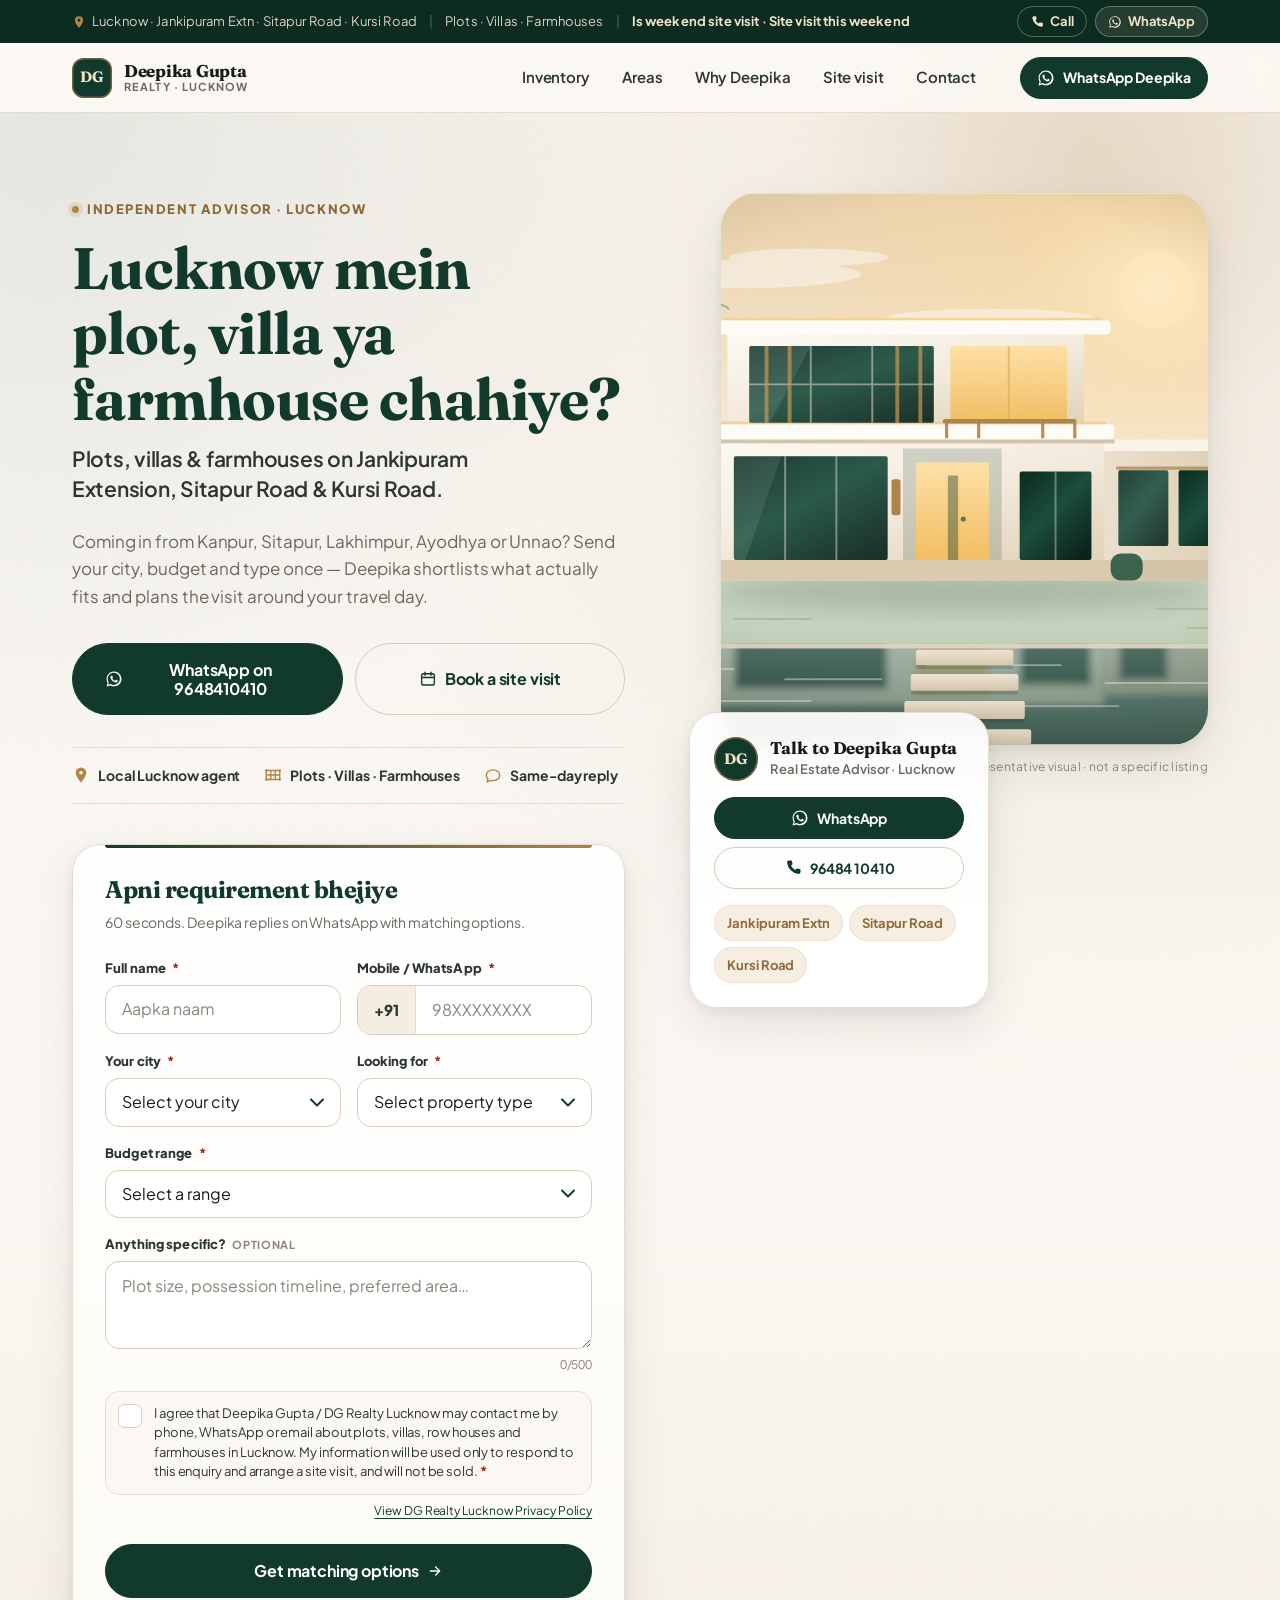
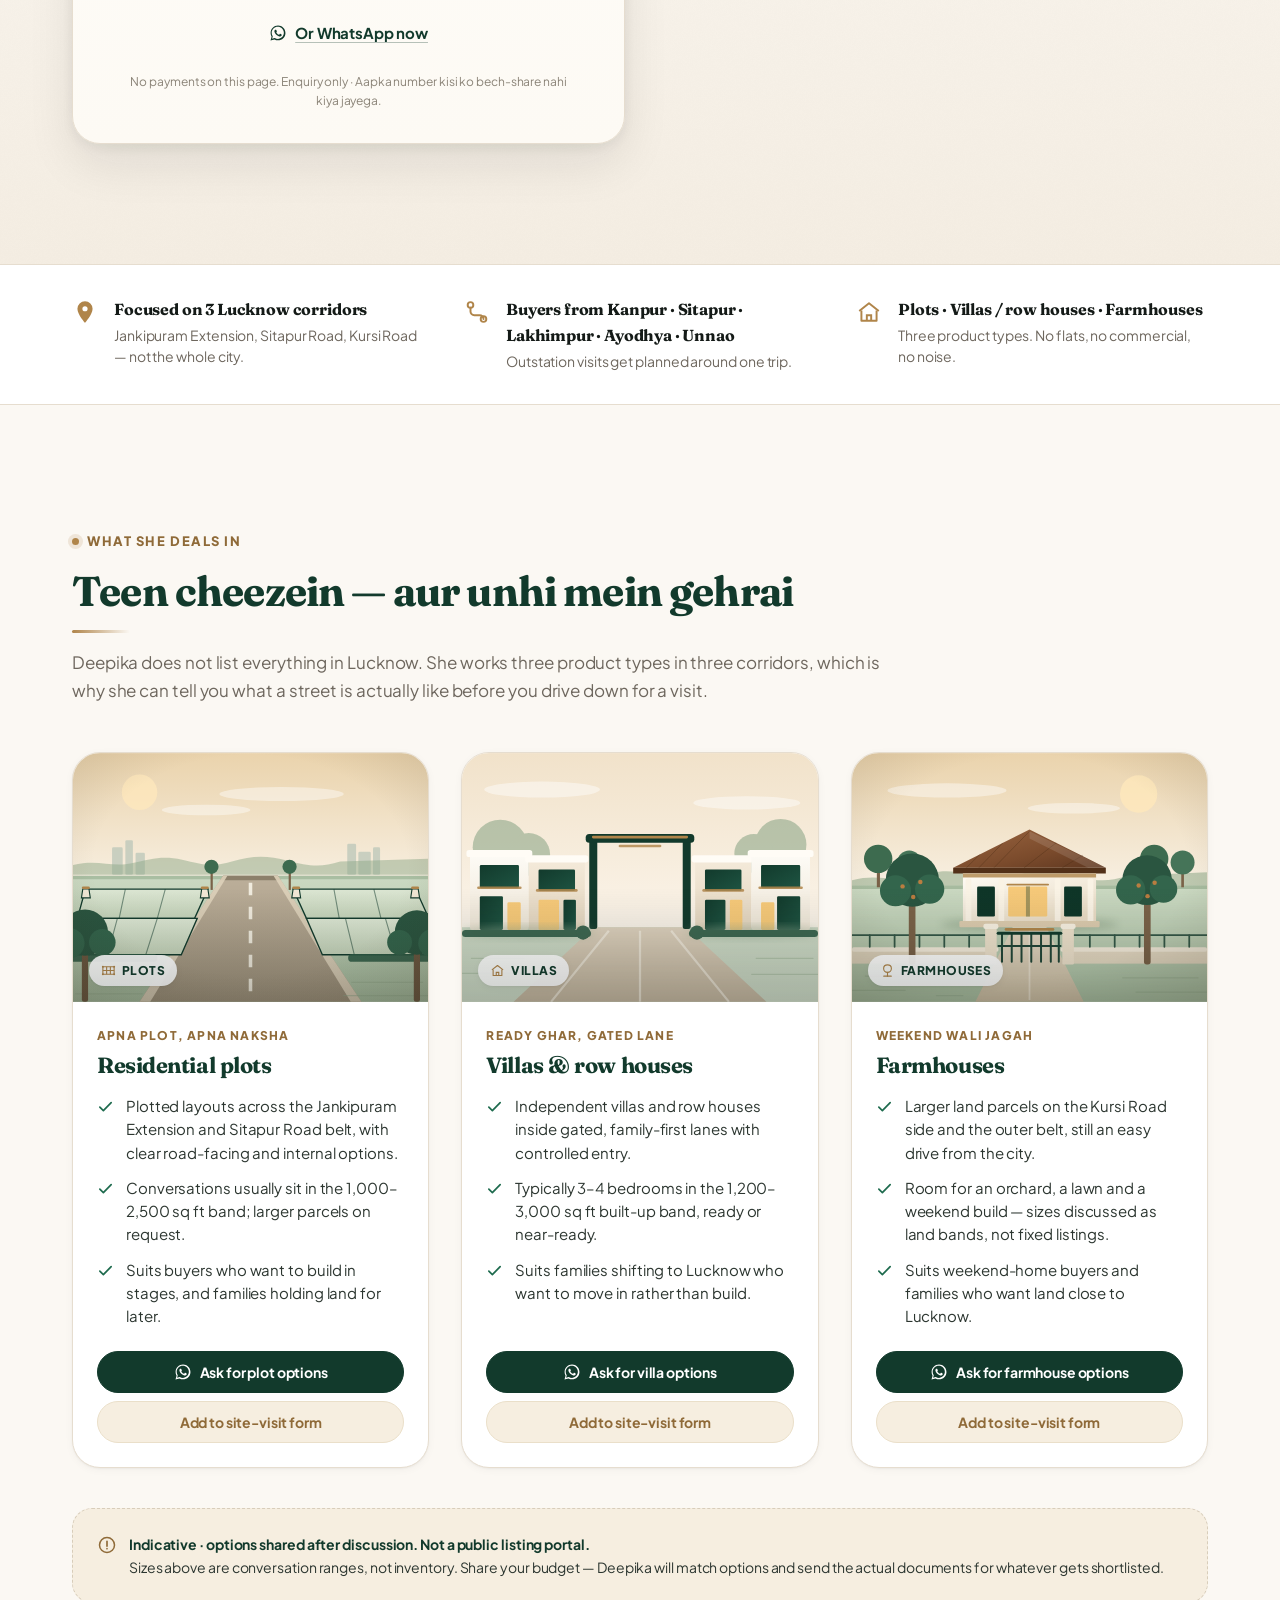
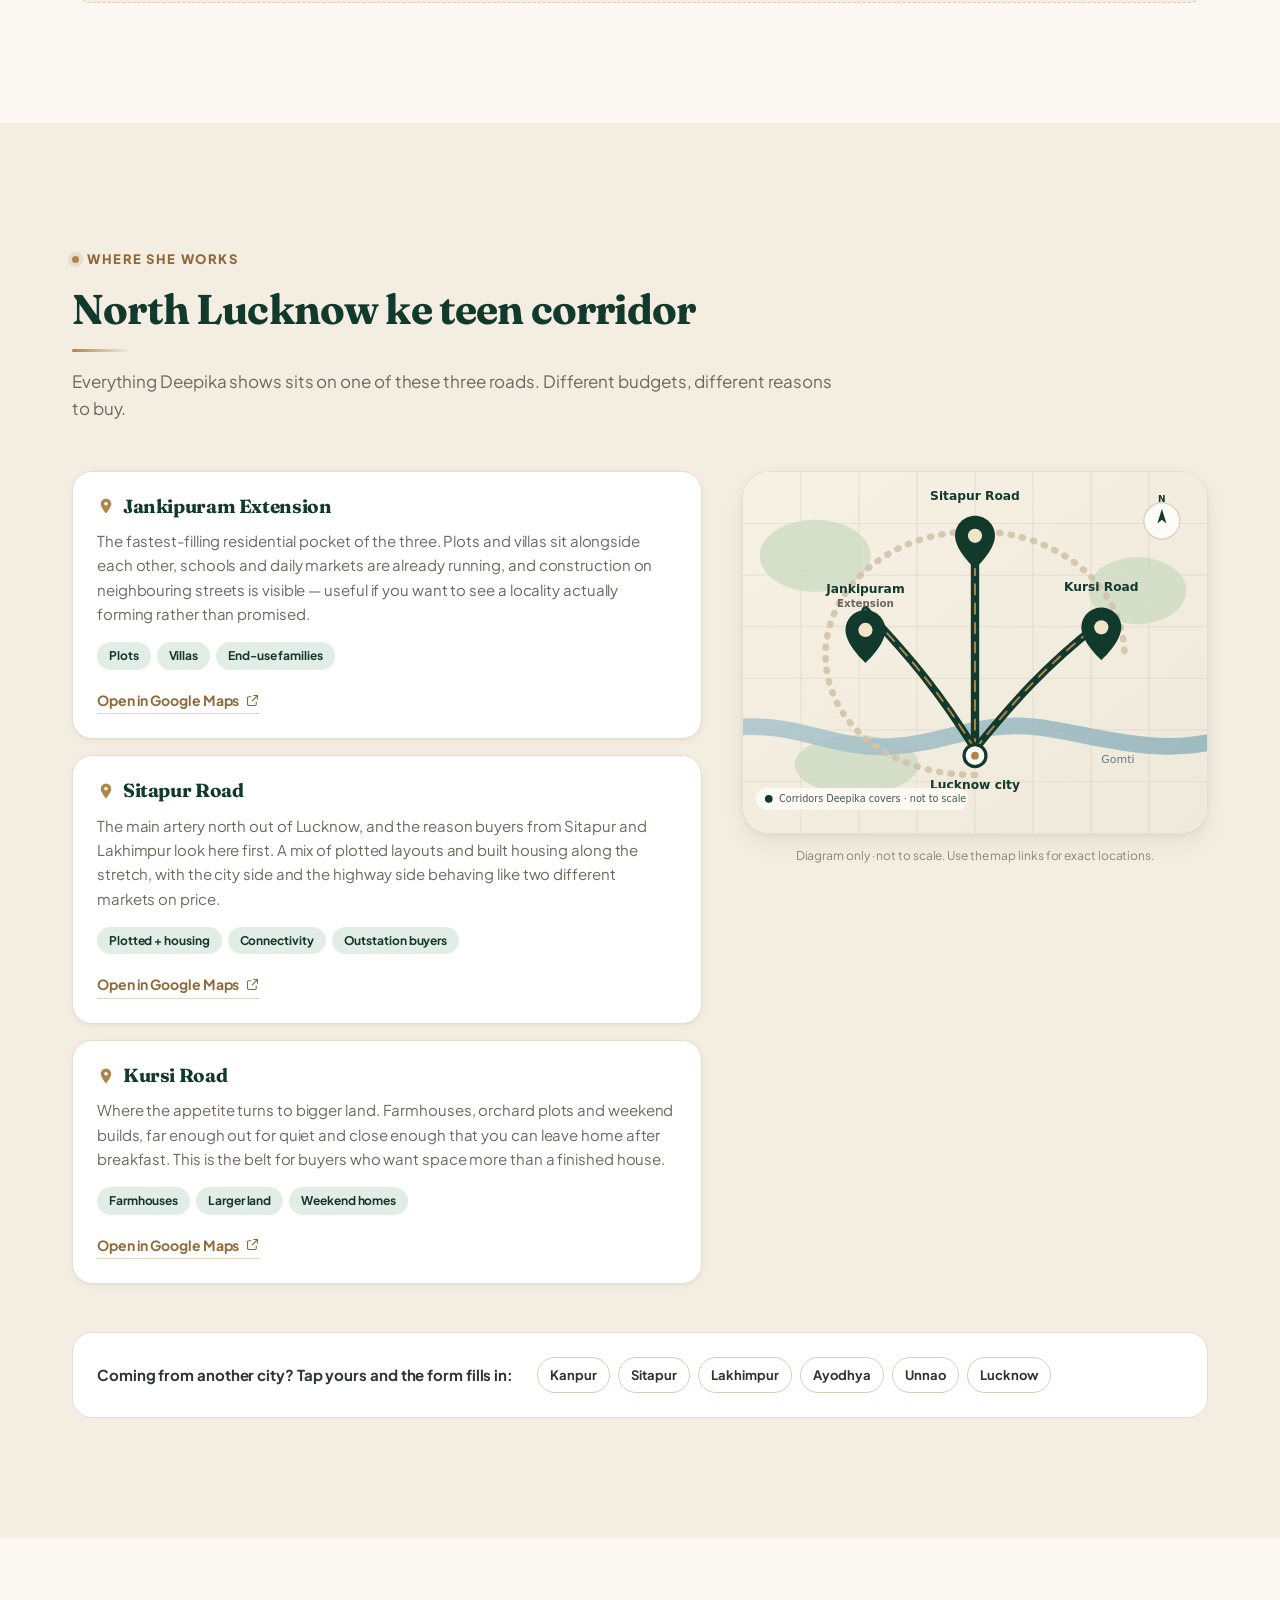
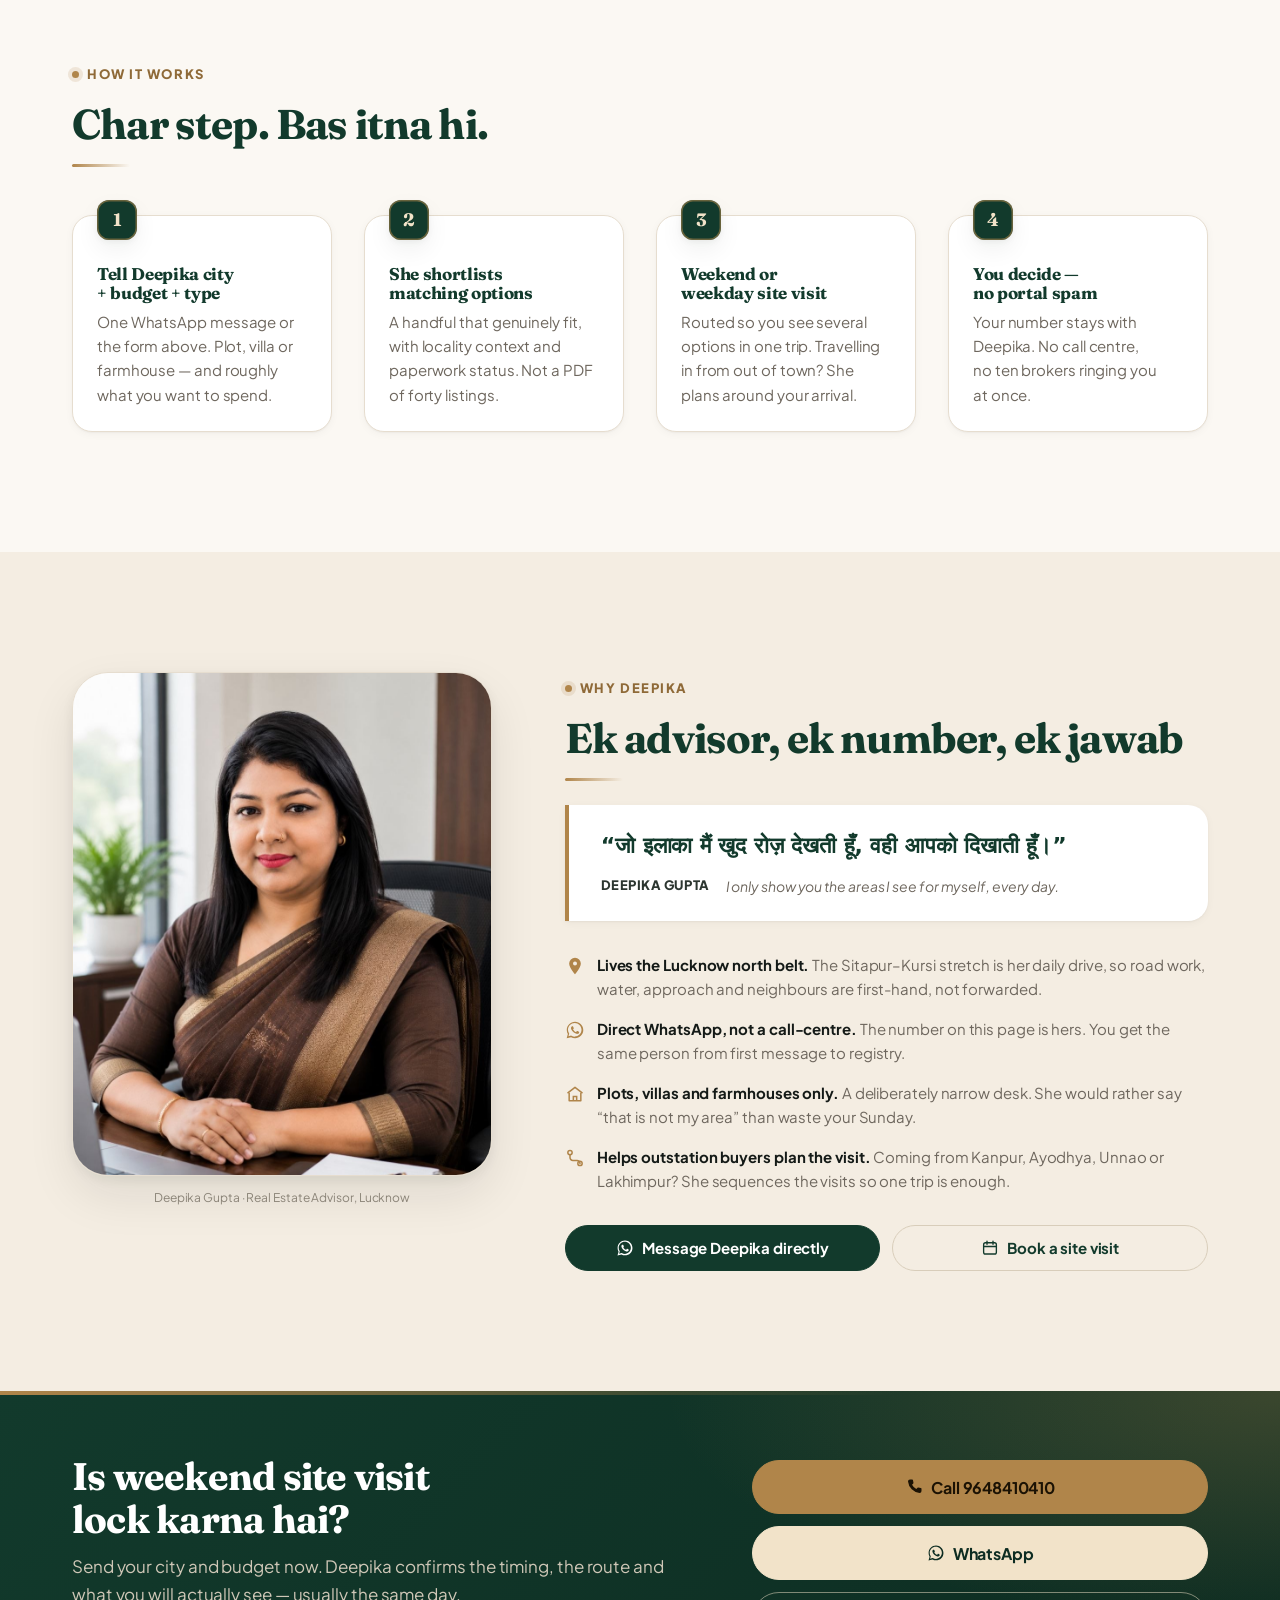
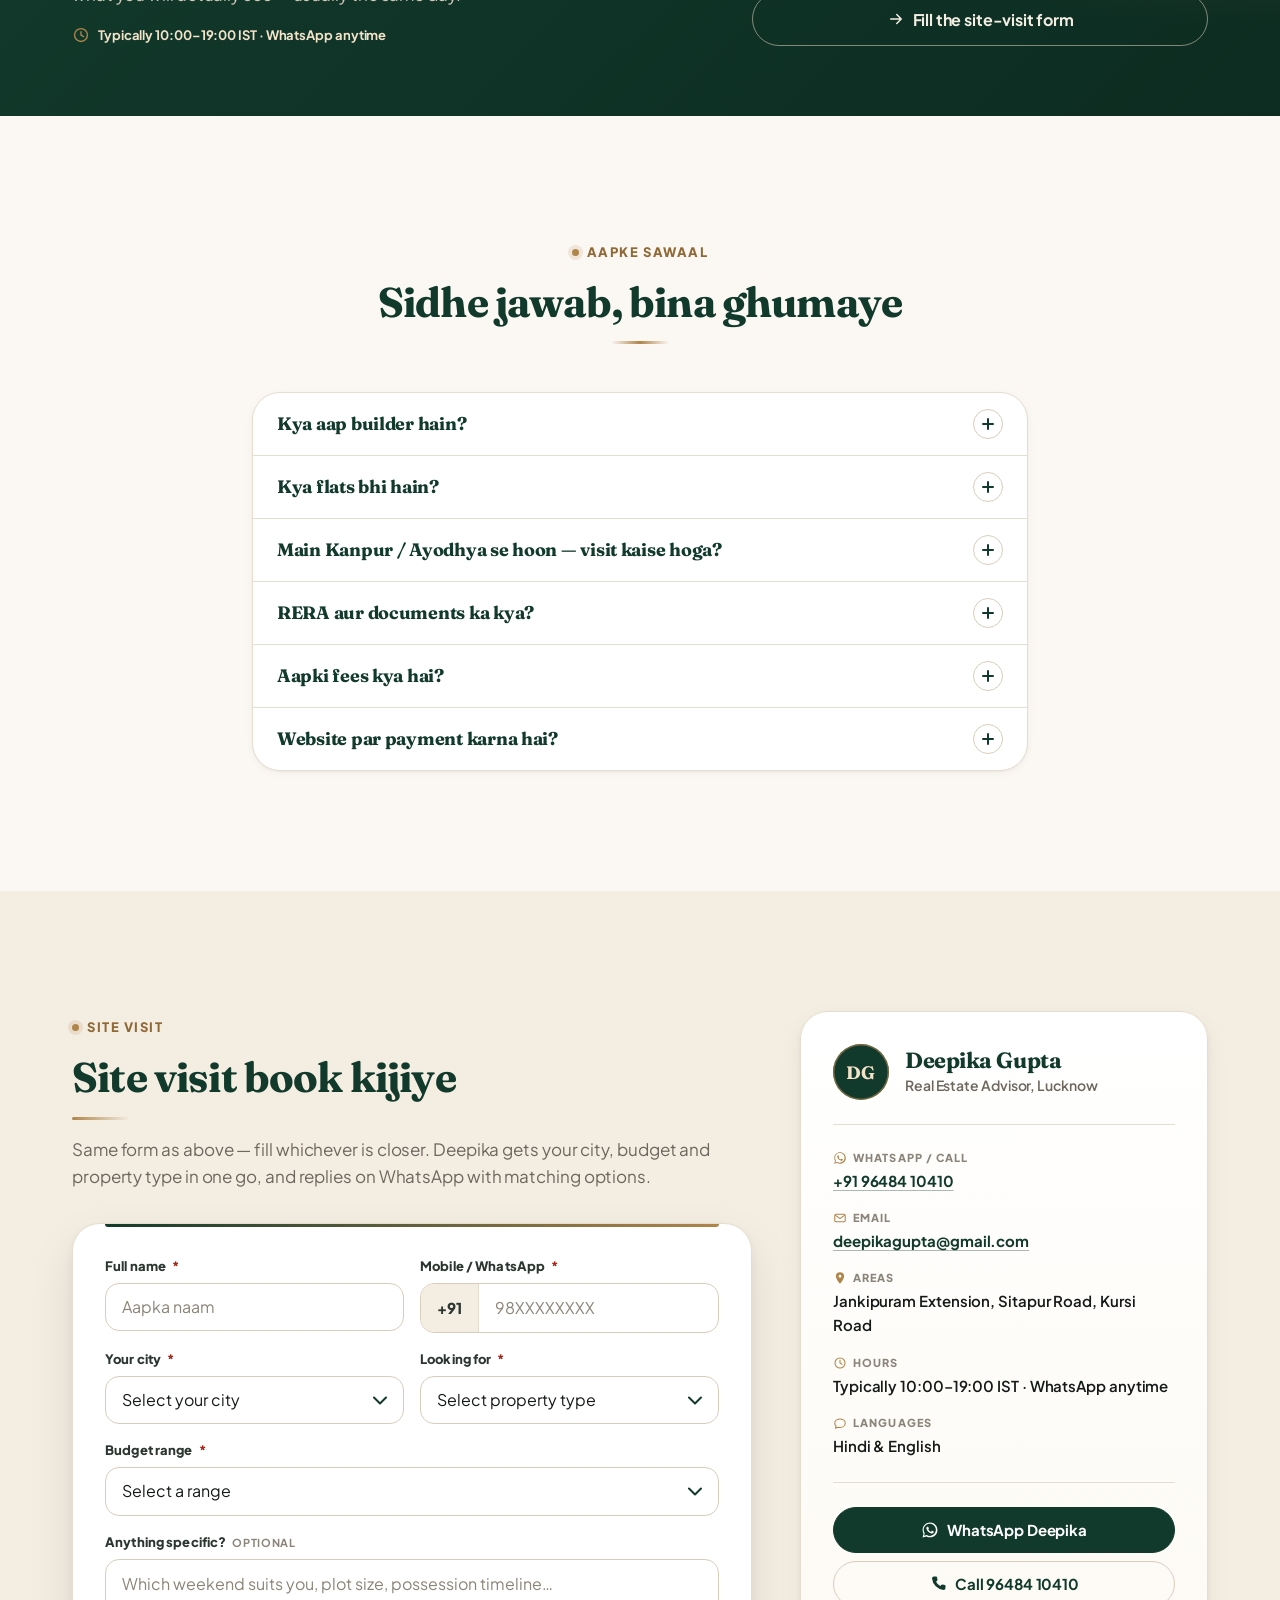
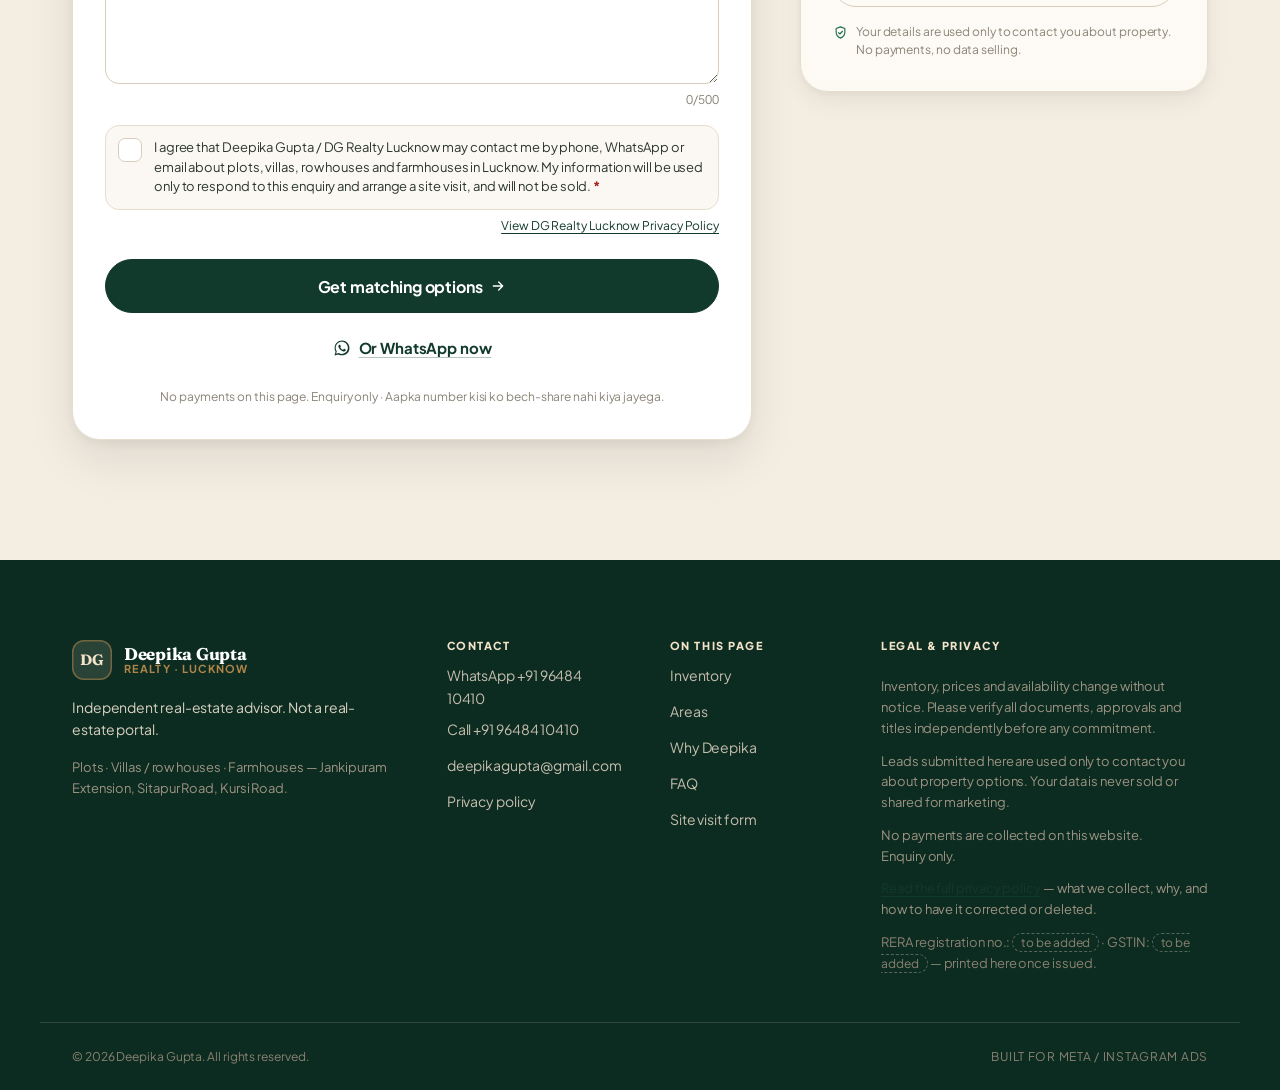
==== commit 78402d24: "Align form consent notices with privacy policy and link to it" ====
--- a/deepika-gupta-realty/index.html
+++ b/deepika-gupta-realty/index.html
@@ -494,10 +494,18 @@
                     <svg class="ico" aria-hidden="true"><use href="#i-check"></use></svg>
                   </span>
                   <span class="check__text">
-                    I agree that Deepika Gupta may contact me on WhatsApp, phone, or email about property options.
+                    I agree that Deepika Gupta / DG Realty Lucknow may contact me by phone, WhatsApp or email
+                    about plots, villas, row houses and farmhouses in Lucknow. My information will be used only
+                    to respond to this enquiry and arrange a site visit, and will not be sold.
                     <span class="req" aria-hidden="true">*</span>
                   </span>
                 </label>
+                <!-- Link sits outside the <label> so clicking it opens the policy
+                     instead of toggling the checkbox. Opens in a new tab so the
+                     visitor does not lose what they have already typed. -->
+                <p class="field__hint">
+                  <a href="/privacy.html" target="_blank" rel="noopener">View DG Realty Lucknow Privacy Policy</a>
+                </p>
                 <p class="field__error" id="hero-consent-error" data-error-for="consent" hidden></p>
               </div>
             </div>
@@ -1129,10 +1137,18 @@
                     <svg class="ico" aria-hidden="true"><use href="#i-check"></use></svg>
                   </span>
                   <span class="check__text">
-                    I agree that Deepika Gupta may contact me on WhatsApp, phone, or email about property options.
+                    I agree that Deepika Gupta / DG Realty Lucknow may contact me by phone, WhatsApp or email
+                    about plots, villas, row houses and farmhouses in Lucknow. My information will be used only
+                    to respond to this enquiry and arrange a site visit, and will not be sold.
                     <span class="req" aria-hidden="true">*</span>
                   </span>
                 </label>
+                <!-- Link sits outside the <label> so clicking it opens the policy
+                     instead of toggling the checkbox. Opens in a new tab so the
+                     visitor does not lose what they have already typed. -->
+                <p class="field__hint">
+                  <a href="/privacy.html" target="_blank" rel="noopener">View DG Realty Lucknow Privacy Policy</a>
+                </p>
                 <p class="field__error" id="visit-consent-error" data-error-for="consent" hidden></p>
               </div>
             </div>
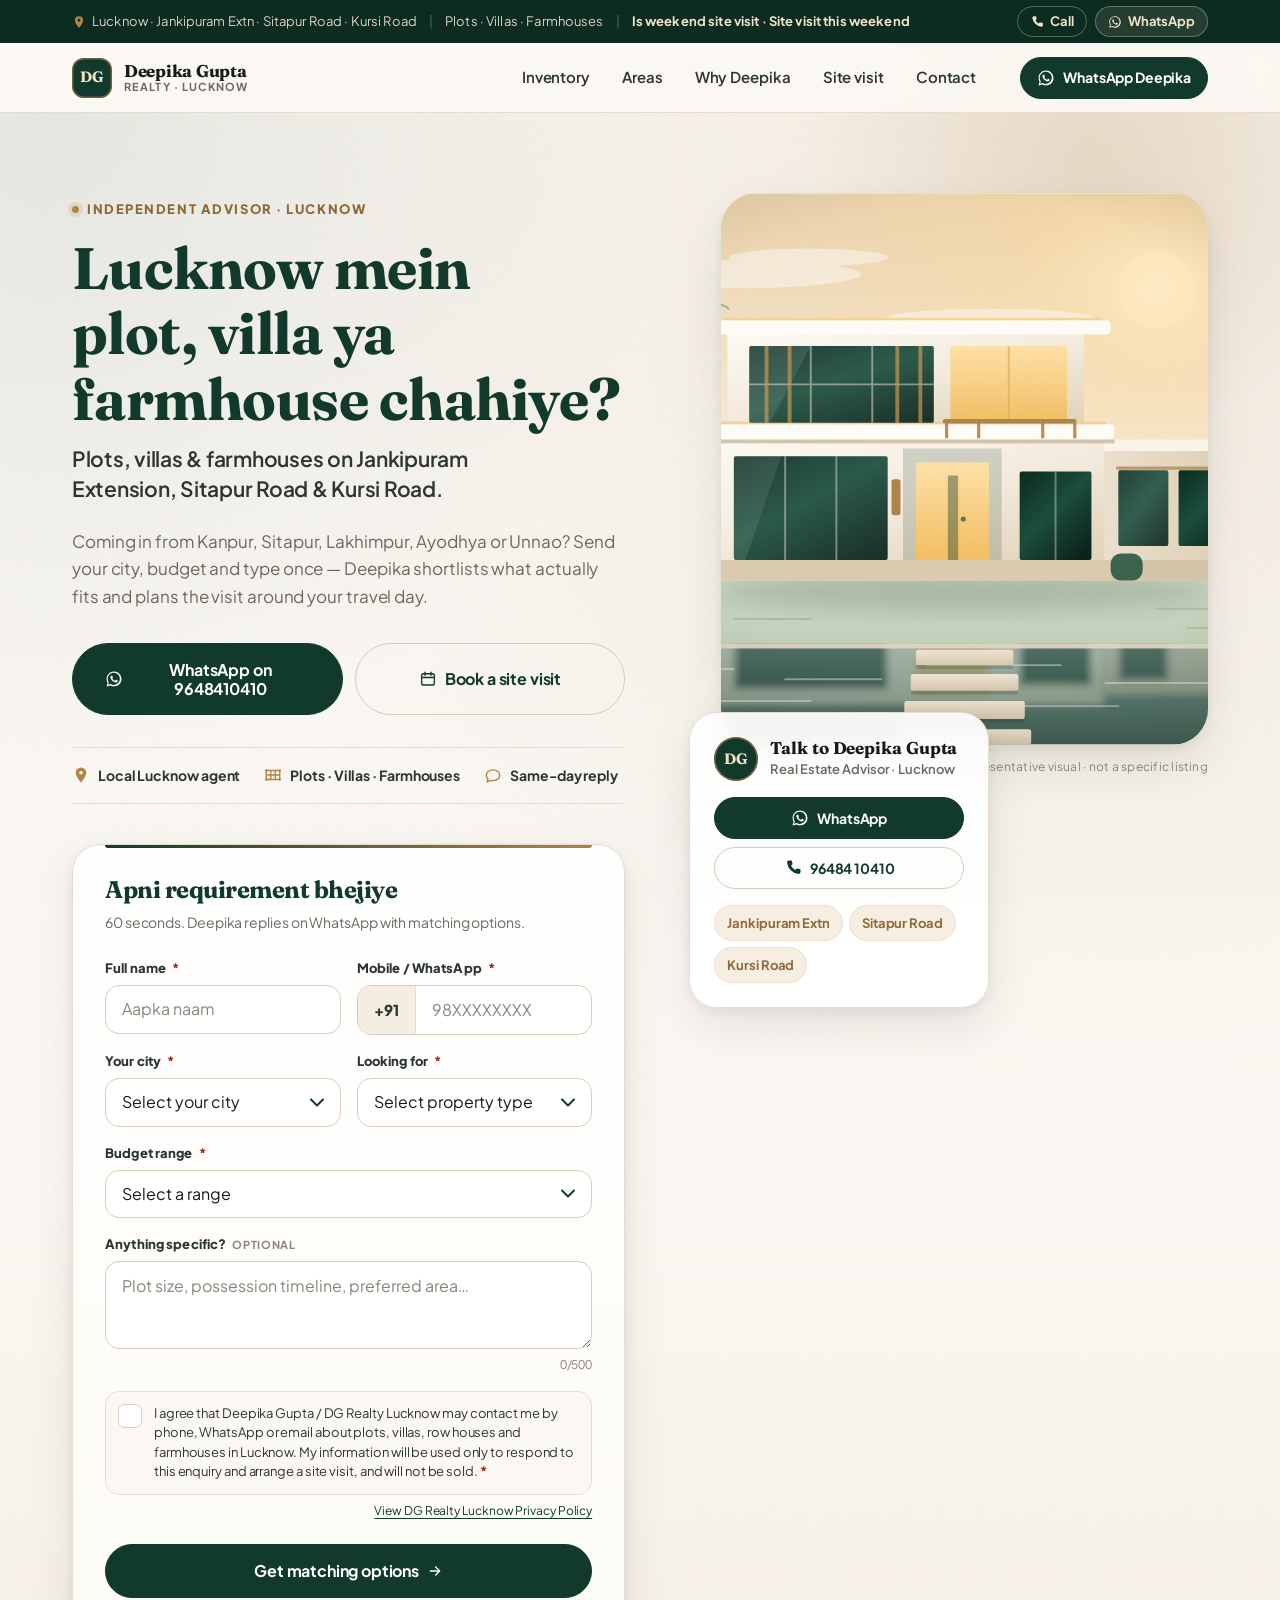
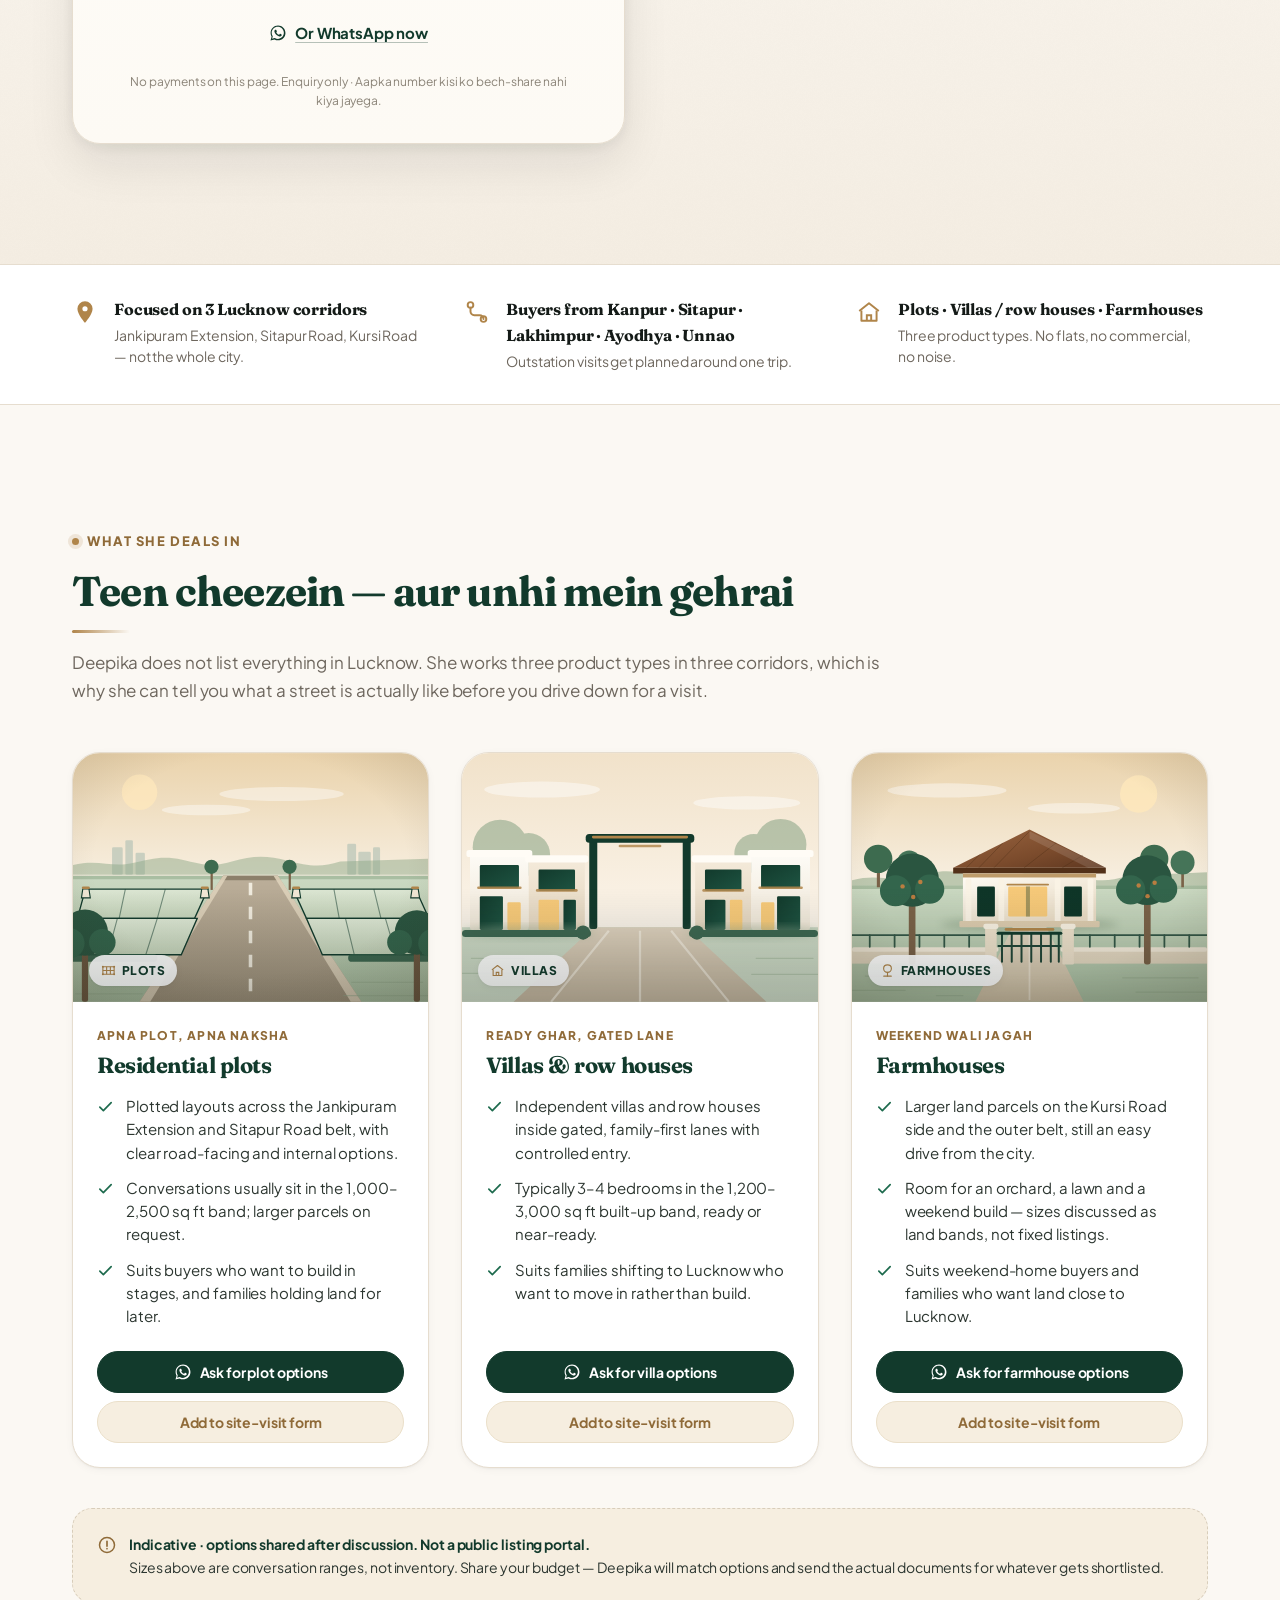
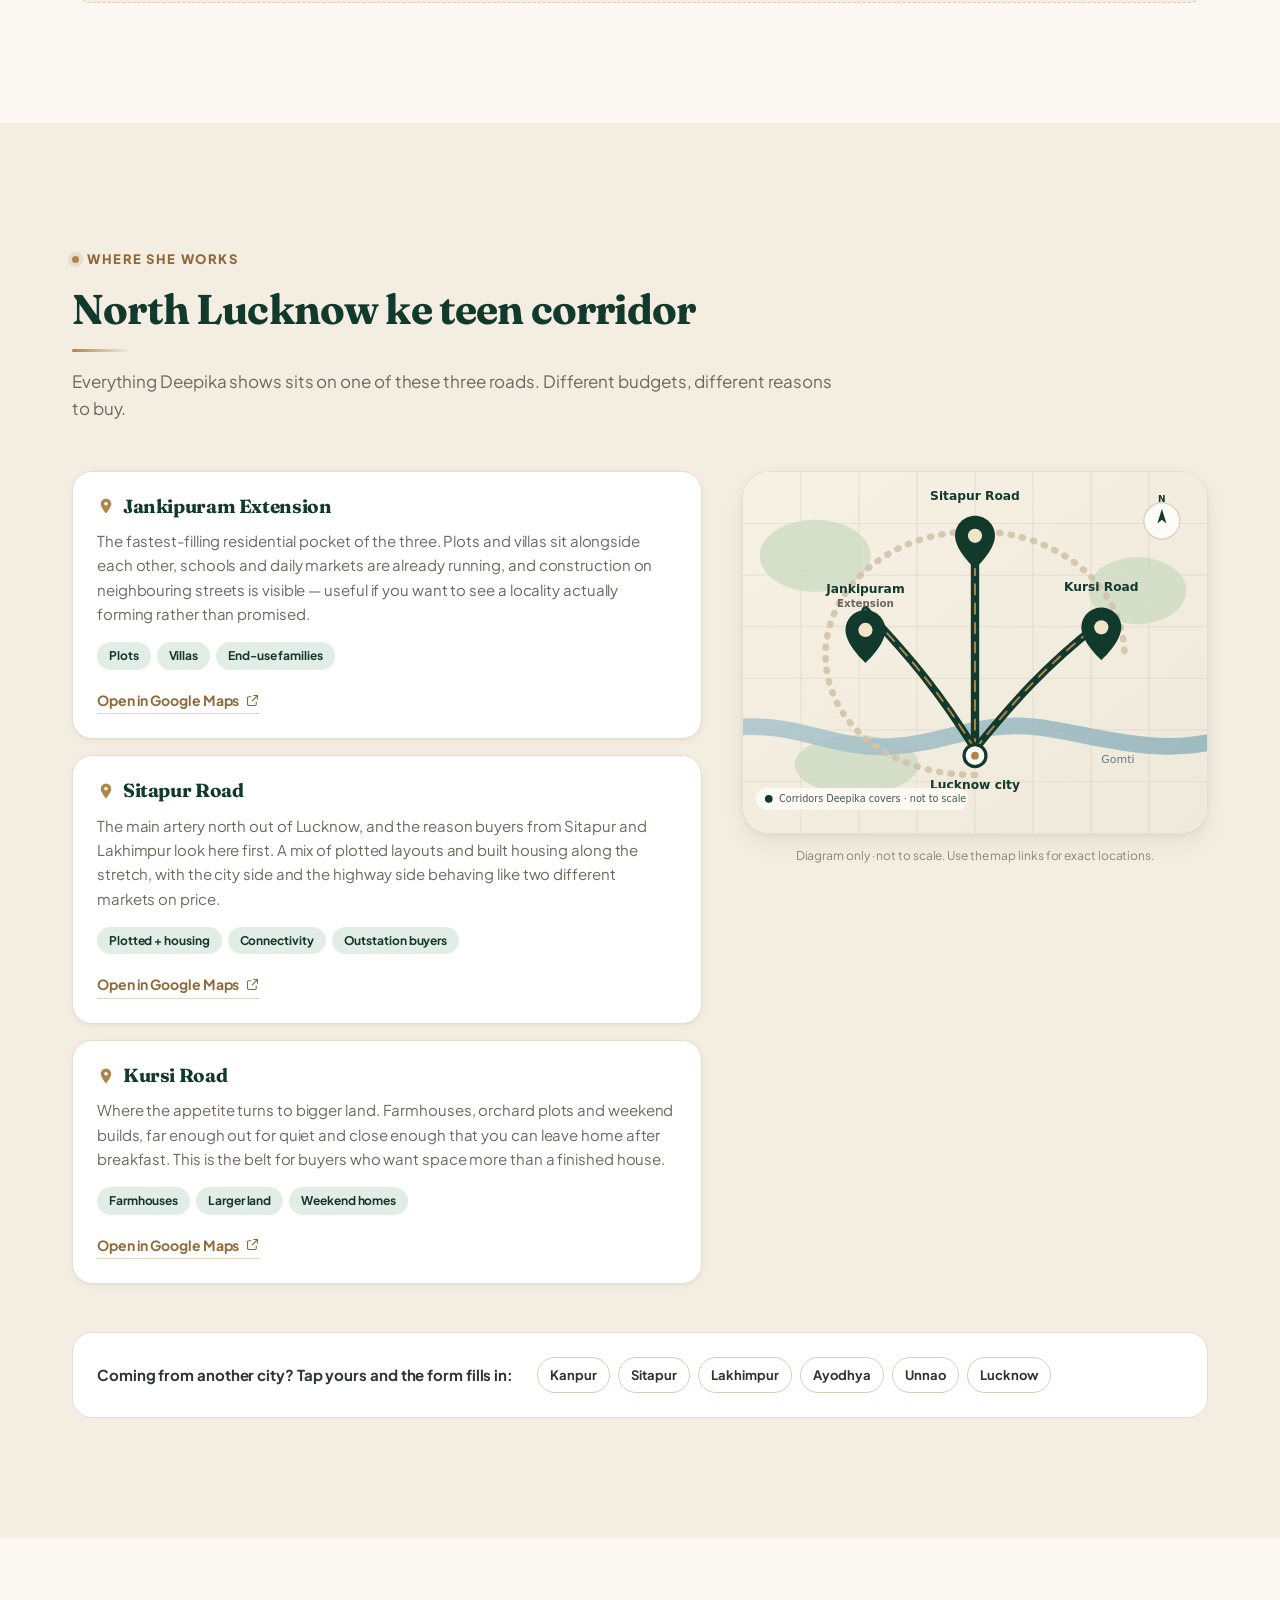
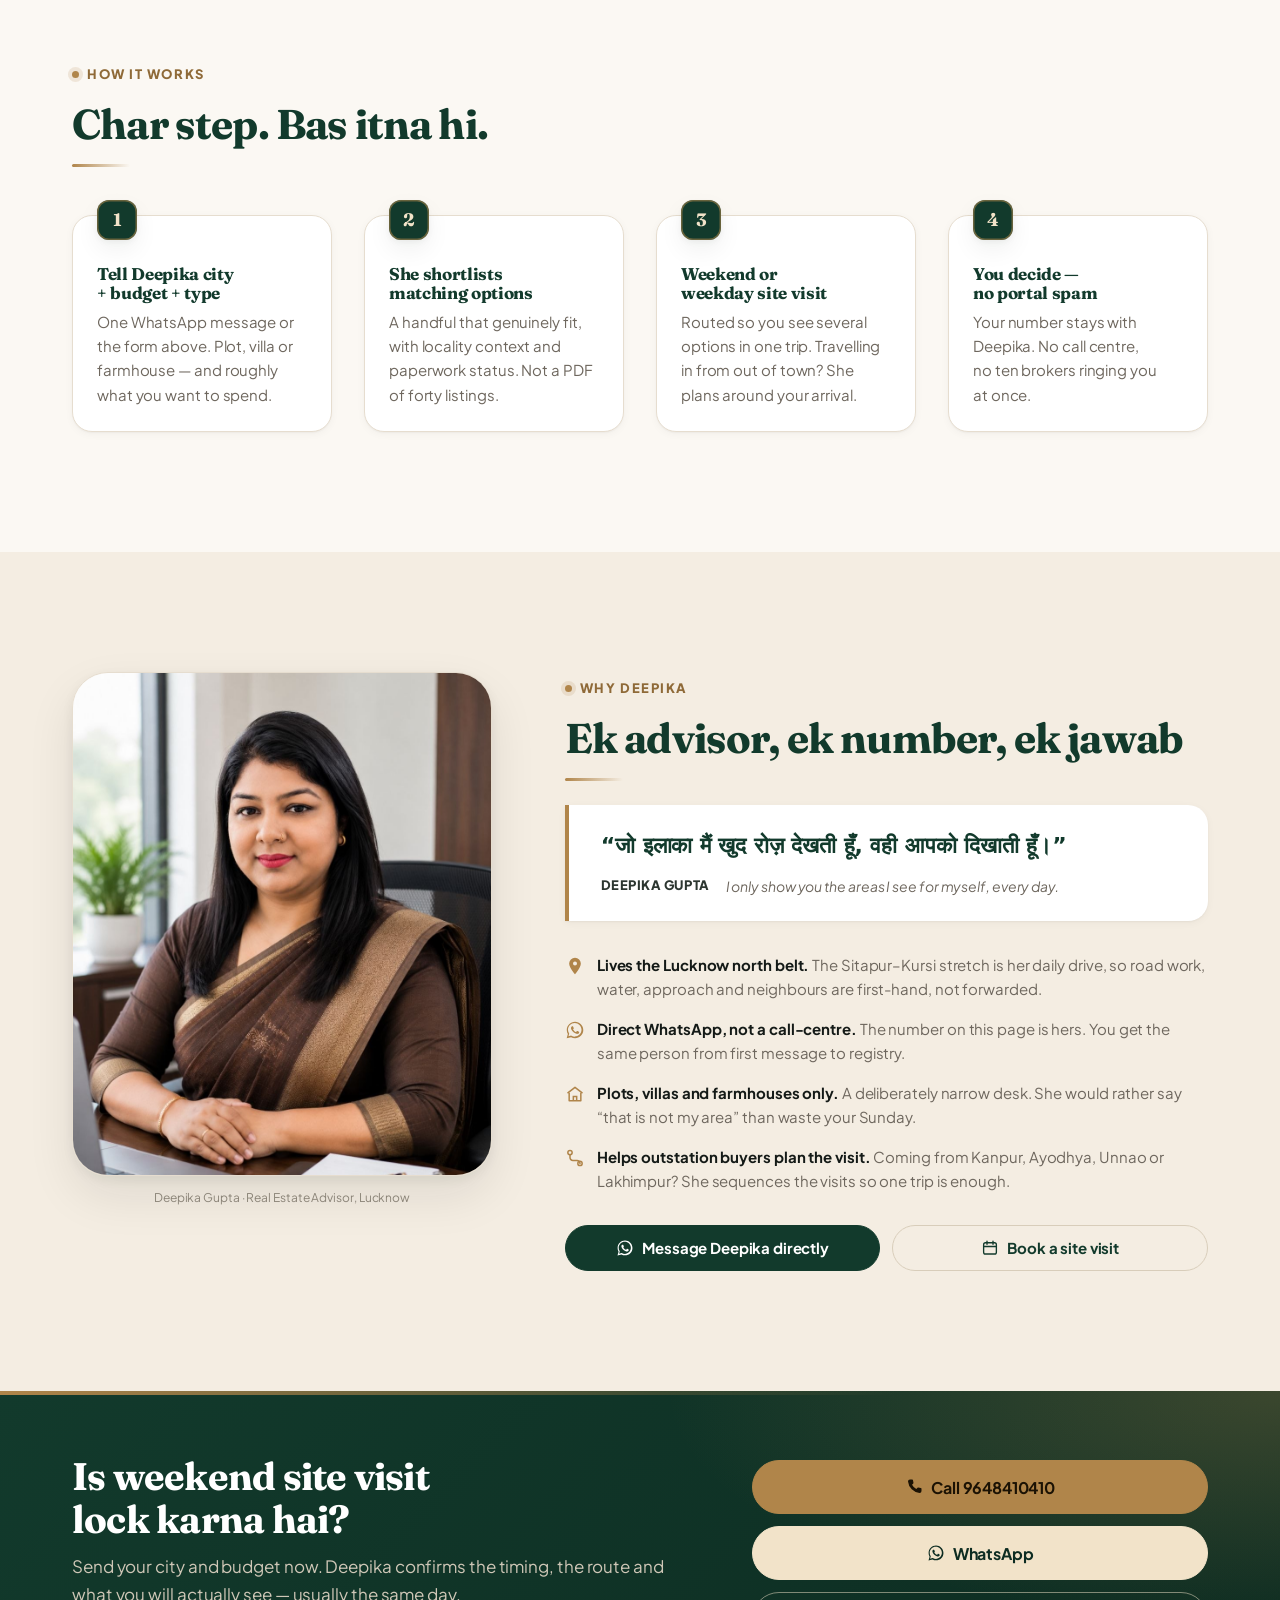
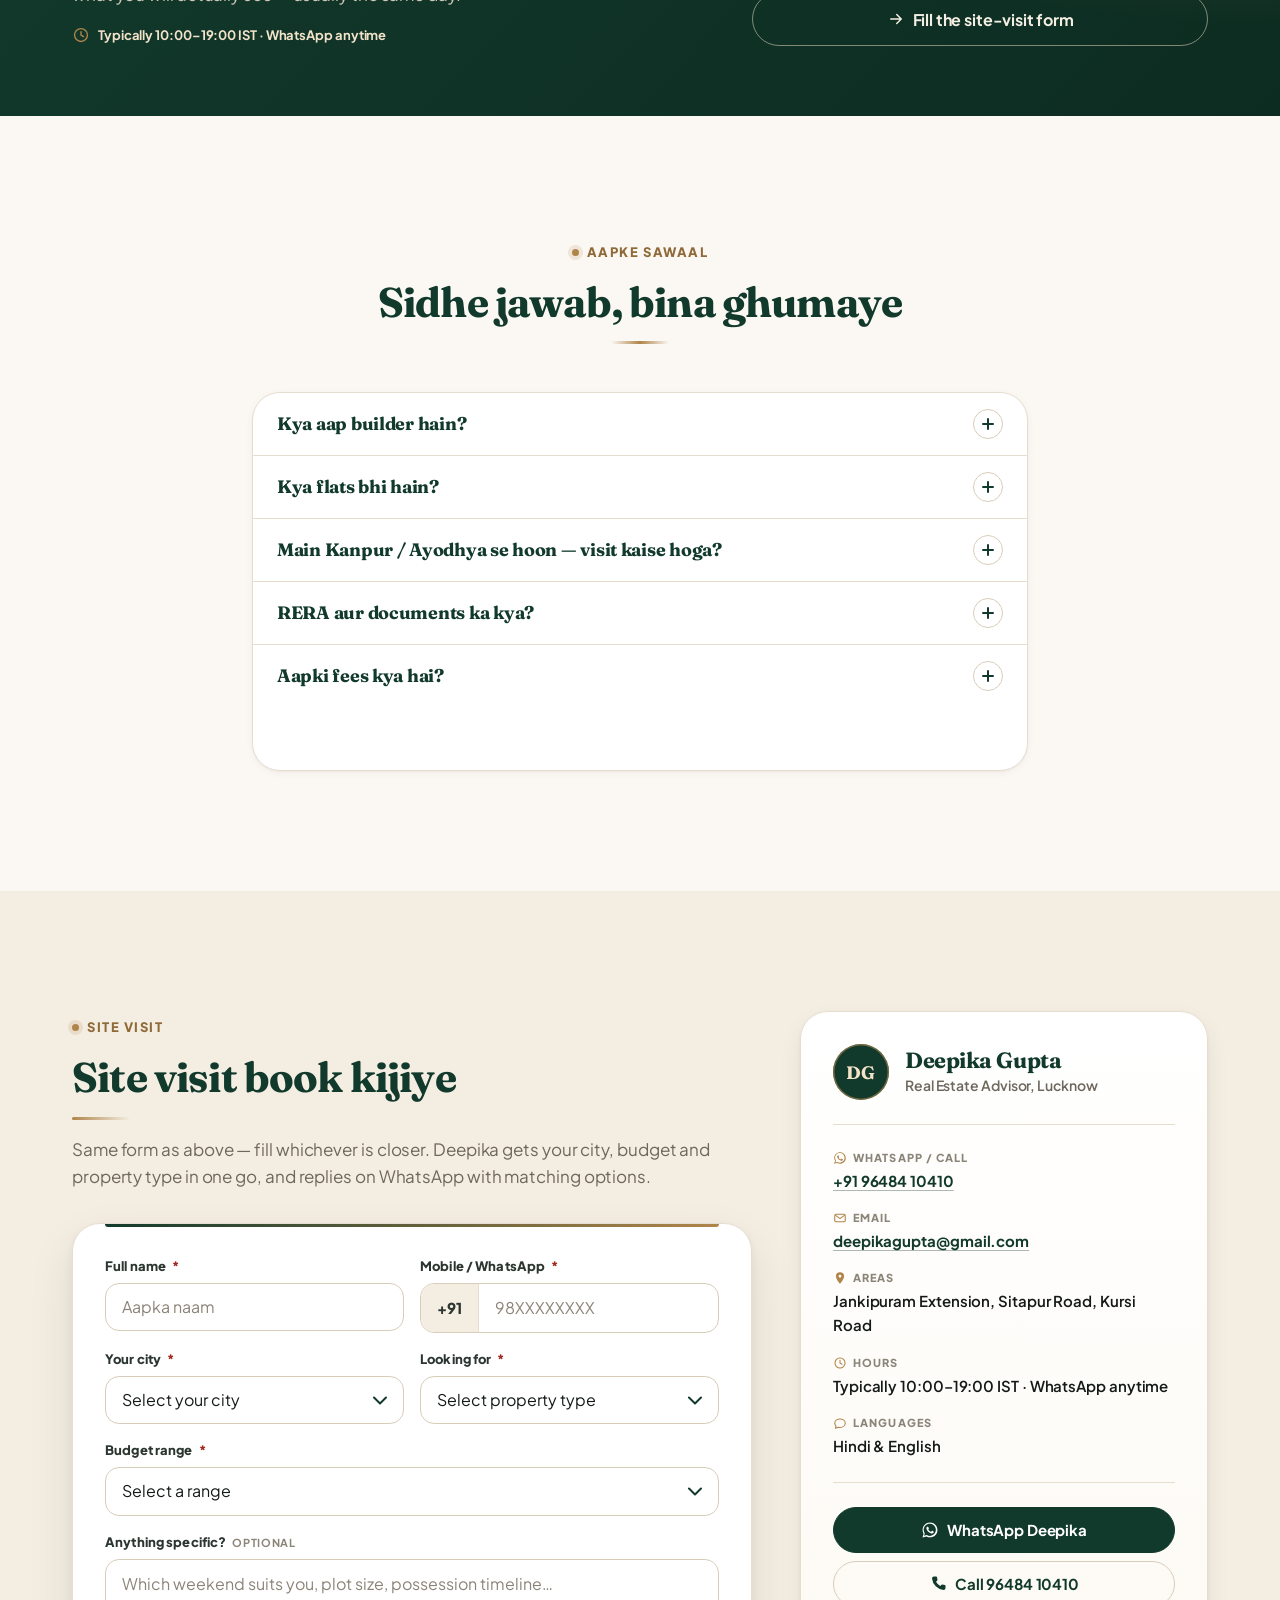
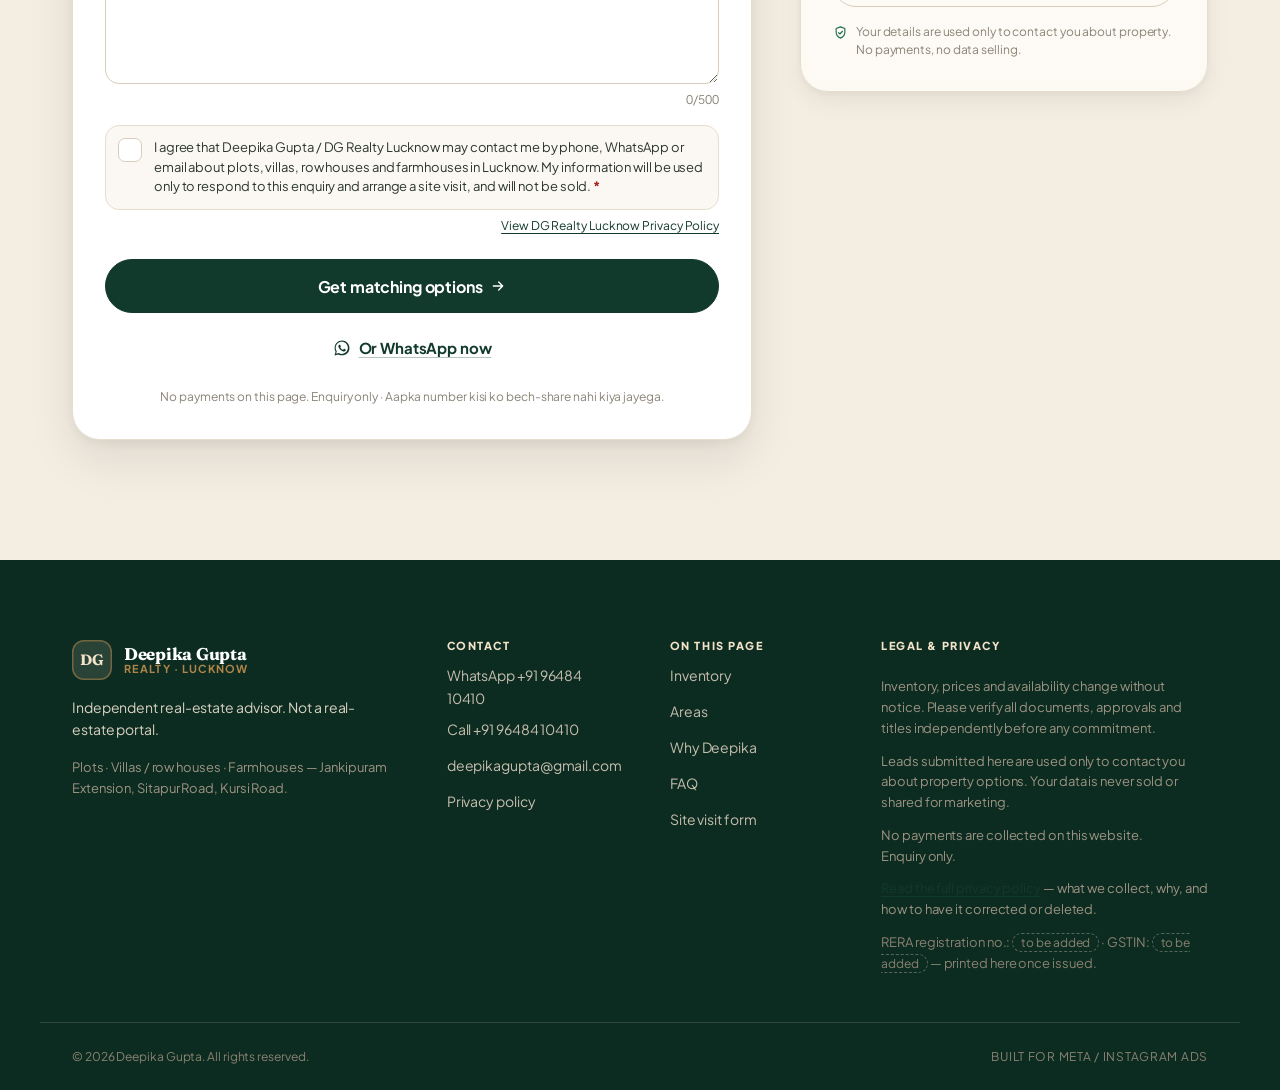
==== commit 426a6ed8: "Update deepika-gupta-realty/index.html via Muse" ====
--- a/deepika-gupta-realty/index.html
+++ b/deepika-gupta-realty/index.html
@@ -166,6 +166,62 @@
   ]
 }
 </script>
+<script type="application/ld+json">
+{
+  "@context": "https://schema.org",
+  "@type": "FAQPage",
+  "mainEntity": [
+    {
+      "@type": "Question",
+      "name": "Kya aap builder hain?",
+      "acceptedAnswer": {
+        "@type": "Answer",
+        "text": "No. Deepika is an independent advisor, not a builder or developer. She has no project of her own to push, which is the whole point — she can compare what different sellers are offering on the same road and tell you where the catch is."
+      }
+    },
+    {
+      "@type": "Question",
+      "name": "Kya flats bhi hain?",
+      "acceptedAnswer": {
+        "@type": "Answer",
+        "text": "Her desk is plots, villas / row houses and farmhouses. Apartments are not what she tracks, so she will not pretend to advise on them. If a flat is genuinely the right answer for you, she will say so and point you elsewhere."
+      }
+    },
+    {
+      "@type": "Question",
+      "name": "Main Kanpur / Ayodhya se hoon — visit kaise hoga?",
+      "acceptedAnswer": {
+        "@type": "Answer",
+        "text": "Send your travel day on WhatsApp and Deepika coordinates the rest. She groups the shortlist so the locations sit on one route, confirms a start point that is easy to reach, and keeps the timing realistic for a same-day return to Kanpur, Sitapur, Lakhimpur, Ayodhya or Unnao."
+      }
+    },
+    {
+      "@type": "Question",
+      "name": "RERA aur documents ka kya?",
+      "acceptedAnswer": {
+        "@type": "Answer",
+        "text": "Deepika works with genuine projects and sellers only. RERA IDs are shown on shortlisted inventory , along with the title and approval papers for that specific option, so you can have them checked by your own lawyer before anything is signed."
+      }
+    },
+    {
+      "@type": "Question",
+      "name": "Aapki fees kya hai?",
+      "acceptedAnswer": {
+        "@type": "Answer",
+        "text": "It is a buyer-advisor conversation, and it is settled in words before you visit anything — never discovered at the end. No percentage is quoted on this page, because it depends on the property type and who is on the other side of the deal. Ask on WhatsApp and you will get a straight answer."
+      }
+    },
+    {
+      "@type": "Question",
+      "name": "Website par payment karna hai?",
+      "acceptedAnswer": {
+        "@type": "Answer",
+        "text": "No payments on this page. Enquiry only. There is no booking amount, no token, no gateway here. Anyone asking you to transfer money &ldquo;to hold a plot&rdquo; through this website is not us — please call the number above and confirm first."
+      }
+    }
+  ]
+}
+</script>
 </head>
 
 <body>
@@ -982,11 +1038,6 @@
               inventory</strong>, along with the title and approval papers for that specific option, so you can have
               them checked by your own lawyer before anything is signed.
             </p>
-            <p class="faq__placeholder">
-              <svg class="ico" aria-hidden="true"><use href="#i-alert"></use></svg>
-              Placeholder: her own RERA agent registration number and GST number will be printed in the footer once
-              issued. Nothing on this page claims a registration that does not exist yet.
-            </p>
           </div>
         </div>
 
